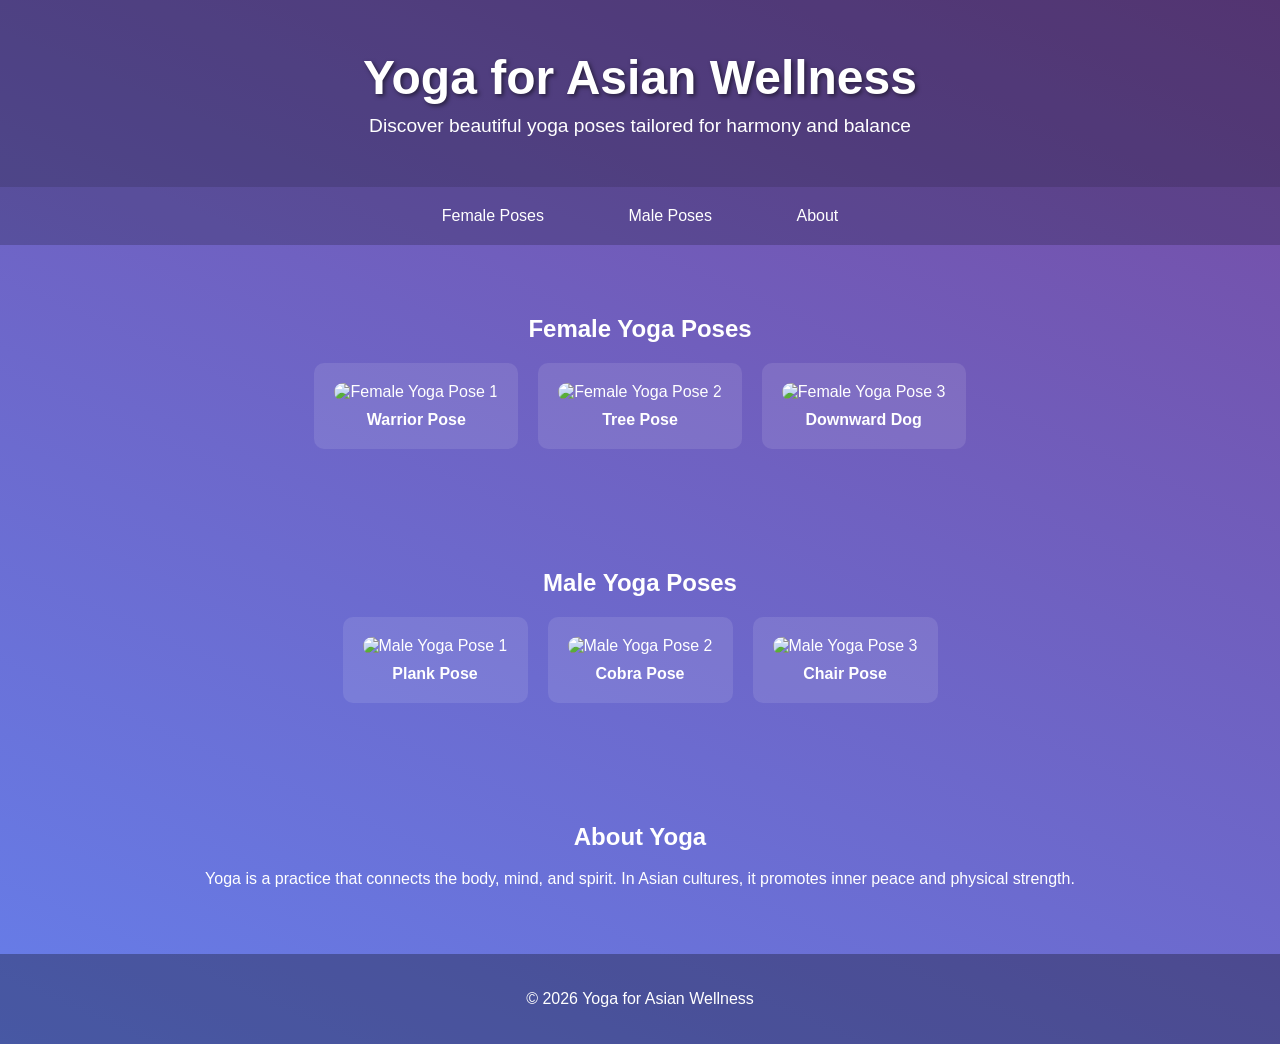
==== index.html @ d1b27d87 "Initial commit: Yoga website with HTML, CSS, JS" ====
<!DOCTYPE html>
<html lang="en">
<head>
    <meta charset="UTF-8">
    <meta name="viewport" content="width=device-width, initial-scale=1.0">
    <title>Yoga Exercises for Asian Wellness</title>
    <link rel="stylesheet" href="style.css">
</head>
<body>
    <header>
        <h1>Yoga for Asian Wellness</h1>
        <p>Discover beautiful yoga poses tailored for harmony and balance</p>
    </header>

    <nav>
        <a href="#female">Female Poses</a>
        <a href="#male">Male Poses</a>
        <a href="#about">About</a>
    </nav>

    <section id="female">
        <h2>Female Yoga Poses</h2>
        <div class="gallery">
            <div class="pose">
                <img src="https://images.unsplash.com/photo-1544367567-0f2fcb009e0b?ixlib=rb-4.0.3&auto=format&fit=crop&w=500&q=80" alt="Female Yoga Pose 1">
                <p>Warrior Pose</p>
            </div>
            <div class="pose">
                <img src="https://images.unsplash.com/photo-1506629905607-0b5b8b5b9b9b?ixlib=rb-4.0.3&auto=format&fit=crop&w=500&q=80" alt="Female Yoga Pose 2">
                <p>Tree Pose</p>
            </div>
            <div class="pose">
                <img src="https://images.unsplash.com/photo-1571019613454-1cb2f99b2d8b?ixlib=rb-4.0.3&auto=format&fit=crop&w=500&q=80" alt="Female Yoga Pose 3">
                <p>Downward Dog</p>
            </div>
        </div>
    </section>

    <section id="male">
        <h2>Male Yoga Poses</h2>
        <div class="gallery">
            <div class="pose">
                <img src="https://images.unsplash.com/photo-1571019613454-1cb2f99b2d8b?ixlib=rb-4.0.3&auto=format&fit=crop&w=500&q=80" alt="Male Yoga Pose 1">
                <p>Plank Pose</p>
            </div>
            <div class="pose">
                <img src="https://images.unsplash.com/photo-1544367567-0f2fcb009e0b?ixlib=rb-4.0.3&auto=format&fit=crop&w=500&q=80" alt="Male Yoga Pose 2">
                <p>Cobra Pose</p>
            </div>
            <div class="pose">
                <img src="https://images.unsplash.com/photo-1506629905607-0b5b8b5b9b9b?ixlib=rb-4.0.3&auto=format&fit=crop&w=500&q=80" alt="Male Yoga Pose 3">
                <p>Chair Pose</p>
            </div>
        </div>
    </section>

    <section id="about">
        <h2>About Yoga</h2>
        <p>Yoga is a practice that connects the body, mind, and spirit. In Asian cultures, it promotes inner peace and physical strength.</p>
    </section>

    <footer>
        <p>&copy; 2026 Yoga for Asian Wellness</p>
    </footer>

    <script src="script.js"></script>
</body>
</html>
---- style.css ----
body {
    font-family: 'Arial', sans-serif;
    margin: 0;
    padding: 0;
    background: linear-gradient(135deg, #667eea 0%, #764ba2 100%);
    color: white;
    overflow-x: hidden;
}

header {
    text-align: center;
    padding: 50px 20px;
    background: rgba(0, 0, 0, 0.3);
    animation: fadeIn 2s ease-in;
}

h1 {
    font-size: 3em;
    margin: 0;
    text-shadow: 2px 2px 4px rgba(0,0,0,0.5);
}

header p {
    font-size: 1.2em;
    margin: 10px 0 0 0;
}

nav {
    text-align: center;
    padding: 20px;
    background: rgba(0, 0, 0, 0.2);
}

nav a {
    color: white;
    text-decoration: none;
    margin: 0 20px;
    padding: 10px 20px;
    border-radius: 5px;
    transition: background 0.3s;
}

nav a:hover {
    background: rgba(255, 255, 255, 0.2);
}

section {
    padding: 50px 20px;
    text-align: center;
    animation: slideUp 1s ease-out;
}

.gallery {
    display: flex;
    justify-content: center;
    flex-wrap: wrap;
    gap: 20px;
}

.pose {
    background: rgba(255, 255, 255, 0.1);
    border-radius: 10px;
    padding: 20px;
    transition: transform 0.3s, box-shadow 0.3s;
    animation: bounceIn 1s ease-out;
}

.pose:hover {
    transform: scale(1.05);
    box-shadow: 0 10px 20px rgba(0,0,0,0.3);
}

.pose img {
    width: 300px;
    height: 300px;
    object-fit: cover;
    border-radius: 10px;
}

.pose p {
    margin: 10px 0 0 0;
    font-weight: bold;
}

footer {
    text-align: center;
    padding: 20px;
    background: rgba(0, 0, 0, 0.3);
}

@keyframes fadeIn {
    from { opacity: 0; }
    to { opacity: 1; }
}

@keyframes slideUp {
    from { transform: translateY(50px); opacity: 0; }
    to { transform: translateY(0); opacity: 1; }
}

@keyframes bounceIn {
    0% { transform: scale(0.3); opacity: 0; }
    50% { transform: scale(1.05); }
    70% { transform: scale(0.9); }
    100% { transform: scale(1); opacity: 1; }
}

/* Responsive */
@media (max-width: 768px) {
    .gallery {
        flex-direction: column;
        align-items: center;
    }
    .pose img {
        width: 250px;
        height: 250px;
    }
}
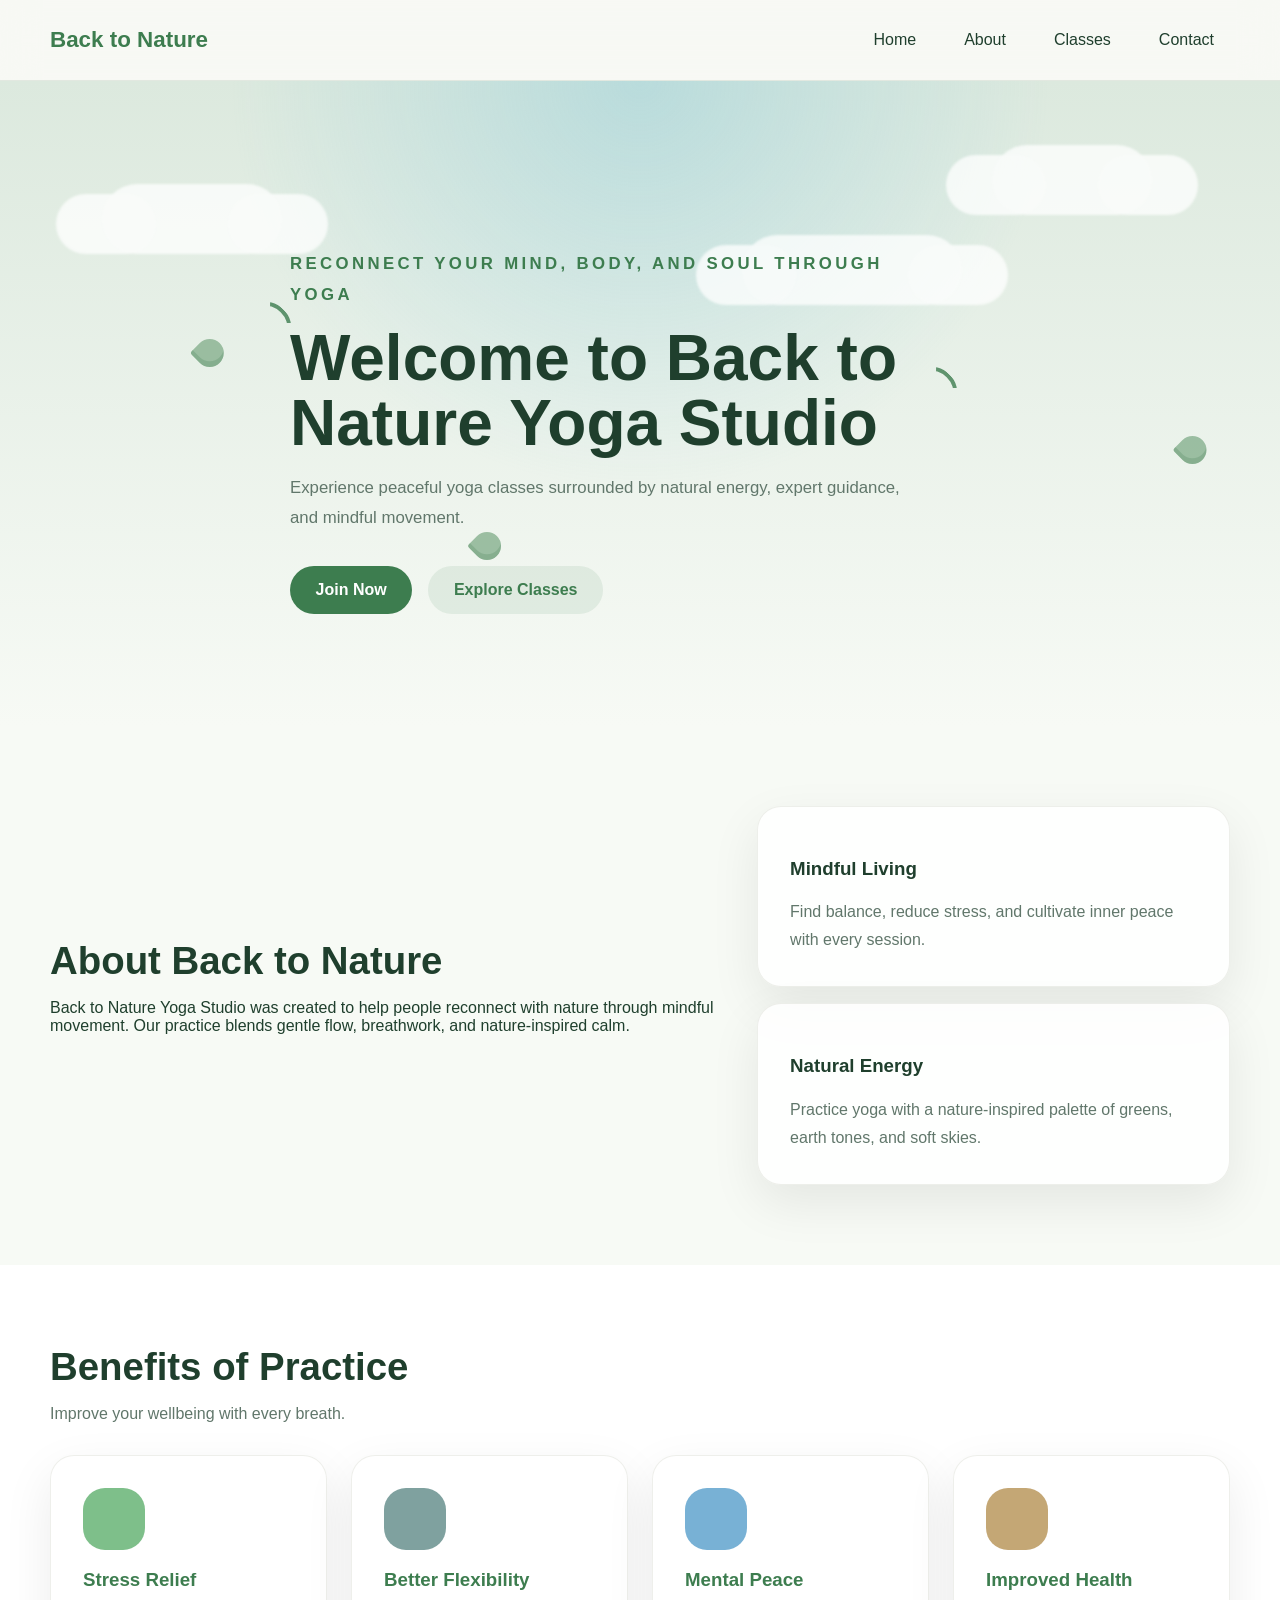
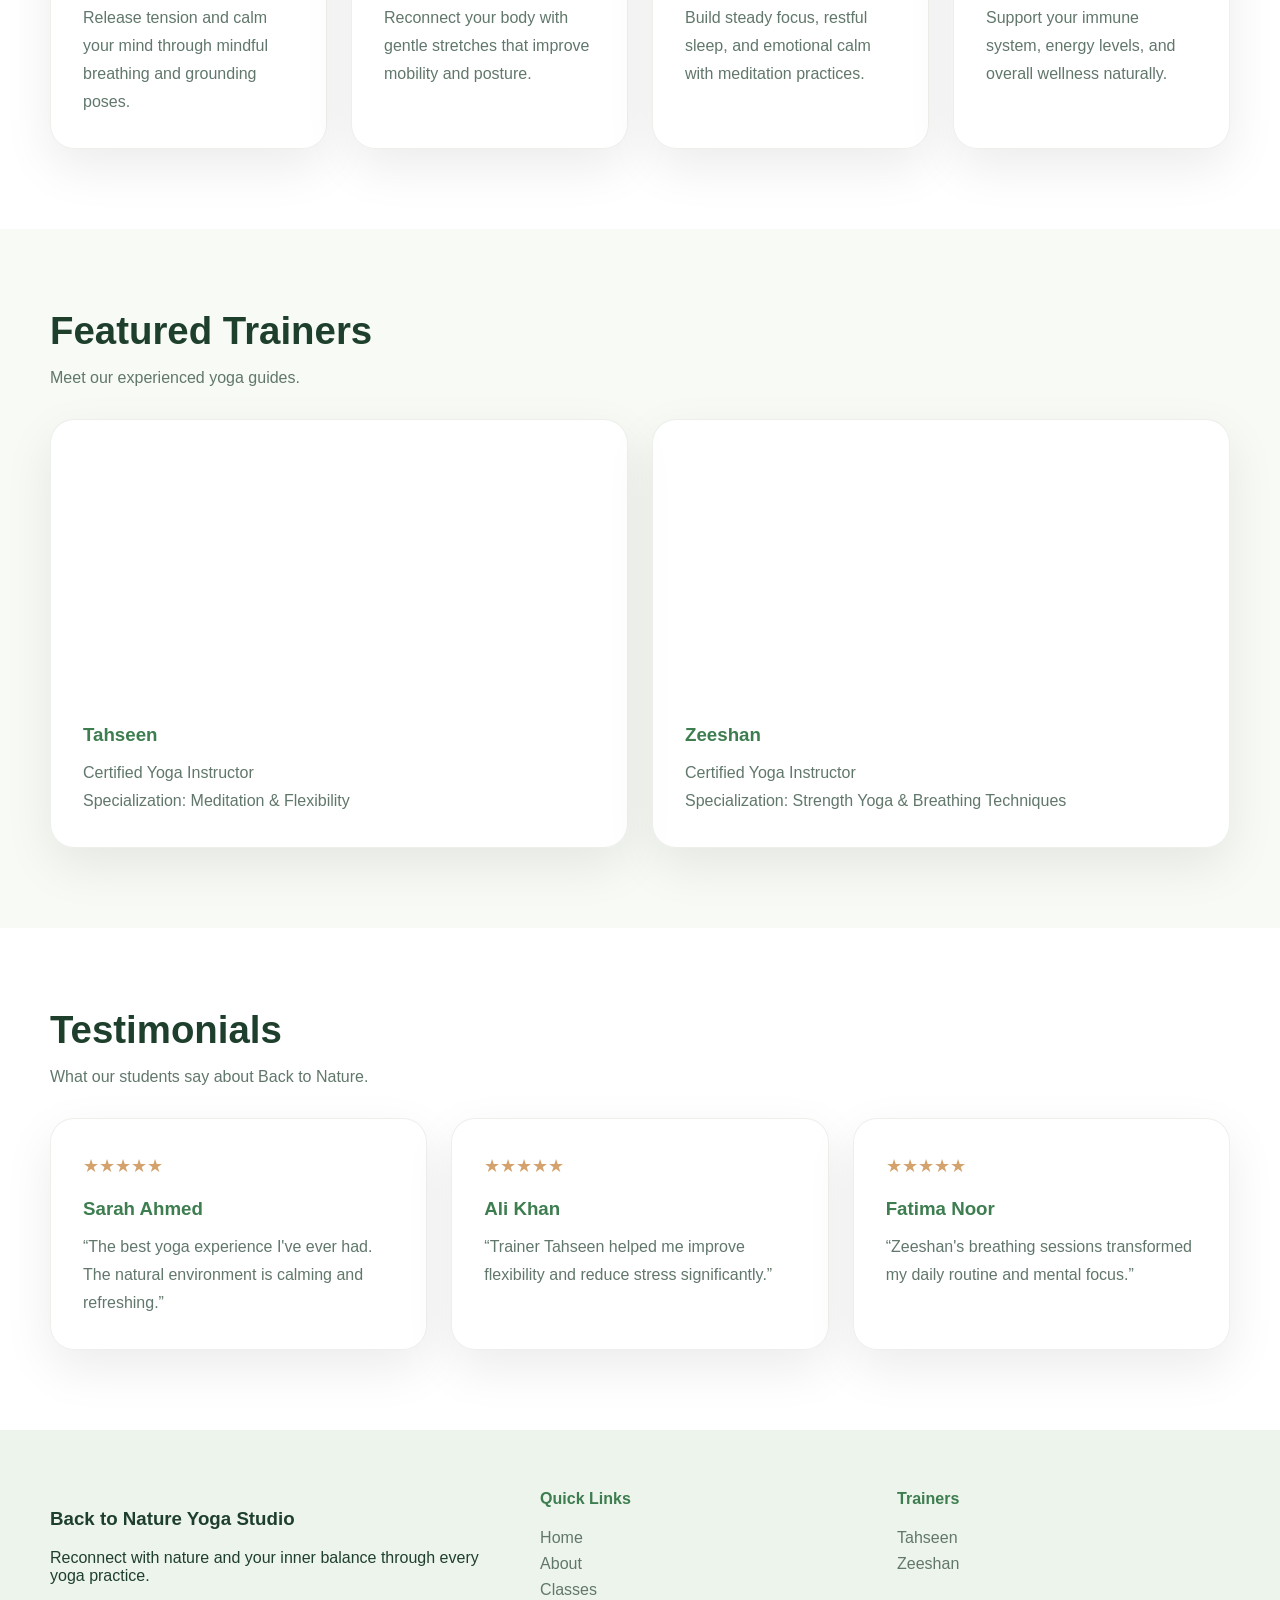
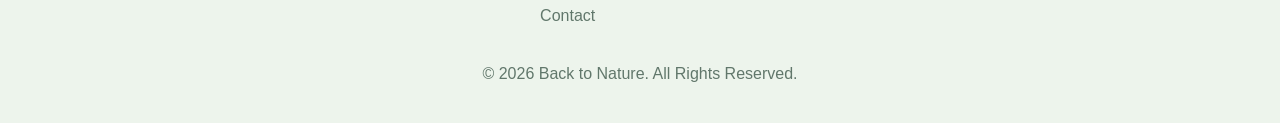
==== commit 5a794dff: "Add Back to Nature yoga website project" ====
--- a/index.html
+++ b/index.html
@@ -3,66 +3,173 @@
 <head>
     <meta charset="UTF-8">
     <meta name="viewport" content="width=device-width, initial-scale=1.0">
-    <title>Yoga Exercises for Asian Wellness</title>
-    <link rel="stylesheet" href="style.css">
+    <title>Back to Nature | Yoga Studio</title>
+    <meta name="description" content="Back to Nature Yoga Studio helps you reconnect your mind, body and soul through nature-inspired yoga classes and mindfulness.">
+    <link rel="stylesheet" href="css/style.css">
 </head>
 <body>
-    <header>
-        <h1>Yoga for Asian Wellness</h1>
-        <p>Discover beautiful yoga poses tailored for harmony and balance</p>
+    <header class="site-header">
+        <div class="container header-inner">
+            <a href="index.html" class="brand">Back to Nature</a>
+            <button class="menu-toggle" aria-label="Toggle navigation">
+                <span></span>
+                <span></span>
+                <span></span>
+            </button>
+            <nav class="main-nav">
+                <a href="index.html">Home</a>
+                <a href="about.html">About</a>
+                <a href="classes.html">Classes</a>
+                <a href="contact.html">Contact</a>
+            </nav>
+        </div>
     </header>
 
-    <nav>
-        <a href="#female">Female Poses</a>
-        <a href="#male">Male Poses</a>
-        <a href="#about">About</a>
-    </nav>
+    <main>
+        <section class="hero" id="top">
+            <div class="hero-bg"></div>
+            <div class="hero-decor">
+                <div class="cloud cloud-1"></div>
+                <div class="cloud cloud-2"></div>
+                <div class="cloud cloud-3"></div>
+                <div class="bird bird-1"></div>
+                <div class="bird bird-2"></div>
+                <div class="leaf leaf-1"></div>
+                <div class="leaf leaf-2"></div>
+                <div class="leaf leaf-3"></div>
+            </div>
+            <div class="container hero-content reveal">
+                <p class="eyebrow">Reconnect Your Mind, Body, and Soul Through Yoga</p>
+                <h1>Welcome to Back to Nature Yoga Studio</h1>
+                <p>Experience peaceful yoga classes surrounded by natural energy, expert guidance, and mindful movement.</p>
+                <div class="hero-actions">
+                    <a href="contact.html" class="button button-primary">Join Now</a>
+                    <a href="#benefits" class="button button-secondary">Explore Classes</a>
+                </div>
+            </div>
+        </section>
 
-    <section id="female">
-        <h2>Female Yoga Poses</h2>
-        <div class="gallery">
-            <div class="pose">
-                <img src="https://images.unsplash.com/photo-1544367567-0f2fcb009e0b?ixlib=rb-4.0.3&auto=format&fit=crop&w=500&q=80" alt="Female Yoga Pose 1">
-                <p>Warrior Pose</p>
+        <section class="intro section-light reveal" id="about-preview">
+            <div class="container section-grid">
+                <div>
+                    <h2>About Back to Nature</h2>
+                    <p>Back to Nature Yoga Studio was created to help people reconnect with nature through mindful movement. Our practice blends gentle flow, breathwork, and nature-inspired calm.</p>
+                </div>
+                <div class="intro-cards">
+                    <div class="intro-card">
+                        <h3>Mindful Living</h3>
+                        <p>Find balance, reduce stress, and cultivate inner peace with every session.</p>
+                    </div>
+                    <div class="intro-card">
+                        <h3>Natural Energy</h3>
+                        <p>Practice yoga with a nature-inspired palette of greens, earth tones, and soft skies.</p>
+                    </div>
+                </div>
             </div>
-            <div class="pose">
-                <img src="https://images.unsplash.com/photo-1506629905607-0b5b8b5b9b9b?ixlib=rb-4.0.3&auto=format&fit=crop&w=500&q=80" alt="Female Yoga Pose 2">
-                <p>Tree Pose</p>
+        </section>
+
+        <section class="benefits section-white reveal" id="benefits">
+            <div class="container">
+                <h2>Benefits of Practice</h2>
+                <p class="section-subtitle">Improve your wellbeing with every breath.</p>
+                <div class="cards-grid">
+                    <article class="benefit-card hover-card">
+                        <div class="icon icon-stress"></div>
+                        <h3>Stress Relief</h3>
+                        <p>Release tension and calm your mind through mindful breathing and grounding poses.</p>
+                    </article>
+                    <article class="benefit-card hover-card">
+                        <div class="icon icon-flexibility"></div>
+                        <h3>Better Flexibility</h3>
+                        <p>Reconnect your body with gentle stretches that improve mobility and posture.</p>
+                    </article>
+                    <article class="benefit-card hover-card">
+                        <div class="icon icon-peace"></div>
+                        <h3>Mental Peace</h3>
+                        <p>Build steady focus, restful sleep, and emotional calm with meditation practices.</p>
+                    </article>
+                    <article class="benefit-card hover-card">
+                        <div class="icon icon-health"></div>
+                        <h3>Improved Health</h3>
+                        <p>Support your immune system, energy levels, and overall wellness naturally.</p>
+                    </article>
+                </div>
             </div>
-            <div class="pose">
-                <img src="https://images.unsplash.com/photo-1571019613454-1cb2f99b2d8b?ixlib=rb-4.0.3&auto=format&fit=crop&w=500&q=80" alt="Female Yoga Pose 3">
-                <p>Downward Dog</p>
+        </section>
+
+        <section class="trainers section-light reveal" id="trainers">
+            <div class="container">
+                <h2>Featured Trainers</h2>
+                <p class="section-subtitle">Meet our experienced yoga guides.</p>
+                <div class="cards-grid">
+                    <article class="trainer-card hover-card">
+                        <div class="trainer-image" style="background-image: url('https://images.unsplash.com/photo-1518609878373-06d740f60d8b?auto=format&fit=crop&w=800&q=80');"></div>
+                        <div class="trainer-info">
+                            <h3>Tahseen</h3>
+                            <p>Certified Yoga Instructor</p>
+                            <p>Specialization: Meditation &amp; Flexibility</p>
+                        </div>
+                    </article>
+                    <article class="trainer-card hover-card">
+                        <div class="trainer-image" style="background-image: url('https://images.unsplash.com/photo-1517841905240-472988babdf9?auto=format&fit=crop&w=800&q=80');"></div>
+                        <div class="trainer-info">
+                            <h3>Zeeshan</h3>
+                            <p>Certified Yoga Instructor</p>
+                            <p>Specialization: Strength Yoga &amp; Breathing Techniques</p>
+                        </div>
+                    </article>
+                </div>
+            </div>
+        </section>
+
+        <section class="testimonials section-white reveal" id="testimonials">
+            <div class="container">
+                <h2>Testimonials</h2>
+                <p class="section-subtitle">What our students say about Back to Nature.</p>
+                <div class="testimonial-grid">
+                    <article class="testimonial-card hover-card">
+                        <p class="stars">★★★★★</p>
+                        <h3>Sarah Ahmed</h3>
+                        <p>“The best yoga experience I've ever had. The natural environment is calming and refreshing.”</p>
+                    </article>
+                    <article class="testimonial-card hover-card">
+                        <p class="stars">★★★★★</p>
+                        <h3>Ali Khan</h3>
+                        <p>“Trainer Tahseen helped me improve flexibility and reduce stress significantly.”</p>
+                    </article>
+                    <article class="testimonial-card hover-card">
+                        <p class="stars">★★★★★</p>
+                        <h3>Fatima Noor</h3>
+                        <p>“Zeeshan's breathing sessions transformed my daily routine and mental focus.”</p>
+                    </article>
+                </div>
+            </div>
+        </section>
+    </main>
+
+    <footer class="site-footer">
+        <div class="container footer-grid">
+            <div>
+                <h3>Back to Nature Yoga Studio</h3>
+                <p>Reconnect with nature and your inner balance through every yoga practice.</p>
+            </div>
+            <div>
+                <h4>Quick Links</h4>
+                <a href="index.html">Home</a>
+                <a href="about.html">About</a>
+                <a href="classes.html">Classes</a>
+                <a href="contact.html">Contact</a>
+            </div>
+            <div>
+                <h4>Trainers</h4>
+                <a href="#trainers">Tahseen</a>
+                <a href="#trainers">Zeeshan</a>
             </div>
         </div>
-    </section>
-
-    <section id="male">
-        <h2>Male Yoga Poses</h2>
-        <div class="gallery">
-            <div class="pose">
-                <img src="https://images.unsplash.com/photo-1571019613454-1cb2f99b2d8b?ixlib=rb-4.0.3&auto=format&fit=crop&w=500&q=80" alt="Male Yoga Pose 1">
-                <p>Plank Pose</p>
-            </div>
-            <div class="pose">
-                <img src="https://images.unsplash.com/photo-1544367567-0f2fcb009e0b?ixlib=rb-4.0.3&auto=format&fit=crop&w=500&q=80" alt="Male Yoga Pose 2">
-                <p>Cobra Pose</p>
-            </div>
-            <div class="pose">
-                <img src="https://images.unsplash.com/photo-1506629905607-0b5b8b5b9b9b?ixlib=rb-4.0.3&auto=format&fit=crop&w=500&q=80" alt="Male Yoga Pose 3">
-                <p>Chair Pose</p>
-            </div>
-        </div>
-    </section>
-
-    <section id="about">
-        <h2>About Yoga</h2>
-        <p>Yoga is a practice that connects the body, mind, and spirit. In Asian cultures, it promotes inner peace and physical strength.</p>
-    </section>
-
-    <footer>
-        <p>&copy; 2026 Yoga for Asian Wellness</p>
+        <p class="footer-copy">© <span class="footer-year">2026</span> Back to Nature. All Rights Reserved.</p>
     </footer>
 
-    <script src="script.js"></script>
+    <script src="js/script.js"></script>
 </body>
-</html>+</html>
+
--- a/css/style.css
+++ b/css/style.css
@@ -0,0 +1,606 @@
+:root {
+    --bg-soft: #f4f7f0;
+    --bg-light: #ffffff;
+    --bg-card: rgba(255, 255, 255, 0.85);
+    --text-dark: #1f3f2d;
+    --text-muted: #61776b;
+    --green: #3d7d4f;
+    --green-light: #87b18f;
+    --brown: #8d6b4f;
+    --blue: #84c7d8;
+    --shadow: 0 18px 50px rgba(0, 0, 0, 0.08);
+}
+
+* {
+    box-sizing: border-box;
+}
+
+html {
+    scroll-behavior: smooth;
+}
+
+body {
+    margin: 0;
+    font-family: 'Segoe UI', Tahoma, Geneva, Verdana, sans-serif;
+    background: linear-gradient(180deg, #eaf2ea 0%, #f7faf5 100%);
+    color: var(--text-dark);
+    overflow-x: hidden;
+}
+
+img {
+    max-width: 100%;
+    display: block;
+}
+
+a {
+    color: inherit;
+    text-decoration: none;
+}
+
+button,
+input,
+textarea {
+    font: inherit;
+}
+
+.container {
+    width: min(1180px, calc(100% - 40px));
+    margin: 0 auto;
+}
+
+.site-header {
+    position: sticky;
+    top: 0;
+    z-index: 20;
+    backdrop-filter: blur(18px);
+    background: rgba(250, 250, 247, 0.82);
+    border-bottom: 1px solid rgba(78, 113, 75, 0.12);
+}
+
+.header-inner {
+    display: flex;
+    align-items: center;
+    justify-content: space-between;
+    gap: 1rem;
+    padding: 18px 0;
+}
+
+.brand {
+    font-size: 1.4rem;
+    font-weight: 700;
+    color: var(--green);
+}
+
+.main-nav {
+    display: flex;
+    align-items: center;
+    gap: 1rem;
+}
+
+.main-nav a {
+    color: var(--text-dark);
+    padding: 0.8rem 1rem;
+    border-radius: 999px;
+    transition: background 0.25s ease, color 0.25s ease;
+}
+
+.main-nav a:hover,
+.main-nav a:focus-visible {
+    background: rgba(61, 125, 79, 0.12);
+}
+
+.menu-toggle {
+    display: none;
+    width: 40px;
+    height: 36px;
+    border: none;
+    background: transparent;
+    cursor: pointer;
+    flex-direction: column;
+    justify-content: space-between;
+    padding: 0;
+}
+
+.menu-toggle span {
+    display: block;
+    width: 100%;
+    height: 4px;
+    background: var(--text-dark);
+    border-radius: 999px;
+}
+
+.hero {
+    position: relative;
+    padding: 120px 0 80px;
+    overflow: hidden;
+}
+
+.hero-bg {
+    position: absolute;
+    inset: 0;
+    background: radial-gradient(circle at top, rgba(132, 199, 216, 0.4), transparent 45%),
+                linear-gradient(180deg, #dce9de 0%, #f7faf5 100%);
+    pointer-events: none;
+}
+
+.hero-decor {
+    position: absolute;
+    inset: 0;
+    pointer-events: none;
+}
+
+.cloud,
+.bird,
+.leaf {
+    position: absolute;
+    opacity: 0.8;
+}
+
+.cloud {
+    width: 180px;
+    height: 70px;
+    background: rgba(255, 255, 255, 0.92);
+    border-radius: 999px;
+    filter: blur(1px);
+    animation: floatCloud 22s infinite ease-in-out;
+}
+
+.cloud::before,
+.cloud::after {
+    content: '';
+    position: absolute;
+    width: 100px;
+    height: 60px;
+    background: inherit;
+    border-radius: 999px;
+}
+
+.cloud::before {
+    left: -46px;
+    top: 10px;
+}
+
+.cloud::after {
+    right: -46px;
+    top: 10px;
+}
+
+.cloud-1 { top: 16%; left: 8%; animation-duration: 28s; }
+.cloud-2 { top: 24%; left: 58%; width: 220px; animation-duration: 24s; }
+.cloud-3 { top: 10%; right: 10%; width: 160px; animation-duration: 32s; }
+
+.bird {
+    width: 38px;
+    height: 24px;
+    background: transparent;
+    border-radius: 50%;
+    border-top: 4px solid var(--green);
+    border-left: 4px solid transparent;
+    border-right: 4px solid transparent;
+    transform: rotate(45deg);
+    animation: flyBird 14s infinite ease-in-out;
+}
+
+.bird-1 { top: 35%; left: 20%; animation-duration: 14s; }
+.bird-2 { top: 45%; right: 25%; animation-duration: 18s; }
+
+.leaf {
+    width: 28px;
+    height: 28px;
+    background: var(--green-light);
+    border-radius: 50% 50% 50% 10%;
+    transform: rotate(45deg);
+    box-shadow: inset -4px -4px 0 rgba(61, 125, 79, 0.35);
+    animation: driftLeaf 9s infinite ease-in-out;
+}
+
+.leaf-1 { top: 40%; left: 14%; animation-delay: 0s; }
+.leaf-2 { top: 55%; right: 6%; animation-delay: 1.4s; }
+.leaf-3 { top: 70%; left: 38%; animation-delay: 2.3s; }
+
+.hero-content {
+    position: relative;
+    z-index: 2;
+    max-width: 700px;
+    padding: 2rem 0;
+}
+
+.hero .eyebrow {
+    text-transform: uppercase;
+    letter-spacing: 0.2em;
+    color: var(--green);
+    font-weight: 700;
+    margin-bottom: 1rem;
+}
+
+.hero h1 {
+    font-size: clamp(2.5rem, 5vw, 4rem);
+    margin: 0 0 1rem;
+    line-height: 1.02;
+}
+
+.hero p {
+    font-size: 1.05rem;
+    max-width: 620px;
+    line-height: 1.8;
+    color: var(--text-muted);
+}
+
+.hero-actions {
+    margin-top: 2rem;
+    display: flex;
+    flex-wrap: wrap;
+    gap: 1rem;
+}
+
+.button {
+    display: inline-flex;
+    align-items: center;
+    justify-content: center;
+    padding: 0.95rem 1.6rem;
+    border-radius: 999px;
+    font-weight: 600;
+    transition: transform 0.25s ease, box-shadow 0.25s ease, background-color 0.25s ease;
+    border: none;
+}
+
+.button:hover {
+    transform: translateY(-2px);
+    box-shadow: 0 18px 38px rgba(61, 125, 79, 0.18);
+}
+
+.button-primary {
+    background: var(--green);
+    color: #fff;
+}
+
+.button-secondary {
+    background: rgba(61, 125, 79, 0.1);
+    color: var(--green);
+}
+
+.section-light,
+.section-white {
+    padding: 80px 0;
+}
+
+.section-light {
+    background: #f7faf5;
+}
+
+.section-white {
+    background: #ffffff;
+}
+
+.section-grid,
+.cards-grid,
+.testimonial-grid,
+.footer-grid {
+    display: grid;
+    gap: 1.5rem;
+}
+
+.section-grid {
+    grid-template-columns: minmax(250px, 1.3fr) minmax(250px, 0.9fr);
+    align-items: center;
+}
+
+.intro-cards {
+    display: grid;
+    gap: 1rem;
+}
+
+.intro-card,
+.benefit-card,
+.trainer-card,
+.testimonial-card,
+.contact-card,
+.pricing-card {
+    padding: 2rem;
+    background: var(--bg-card);
+    border: 1px solid rgba(115, 120, 94, 0.12);
+    border-radius: 24px;
+    box-shadow: var(--shadow);
+    transition: transform 0.3s ease, box-shadow 0.3s ease;
+}
+
+.hover-card:hover {
+    transform: translateY(-8px);
+    box-shadow: 0 24px 60px rgba(98, 110, 87, 0.14);
+}
+
+h2 {
+    font-size: clamp(2rem, 3vw, 2.8rem);
+    margin: 0 0 0.75rem;
+}
+
+.section-subtitle {
+    color: var(--text-muted);
+    max-width: 660px;
+    margin-bottom: 2rem;
+}
+
+.cards-grid {
+    grid-template-columns: repeat(4, minmax(220px, 1fr));
+}
+
+.benefit-card .icon {
+    width: 62px;
+    height: 62px;
+    border-radius: 22px;
+    display: grid;
+    place-items: center;
+    margin-bottom: 1.2rem;
+    font-size: 1.8rem;
+    color: #fff;
+}
+
+.icon-stress { background: #7ebf8a; }
+.icon-flexibility { background: #7fa19f; }
+.icon-peace { background: #78b1d5; }
+.icon-health { background: #c4a775; }
+
+.benefit-card h3,
+.trainer-info h3,
+.testimonial-card h3,
+.contact-card h3,
+.pricing-card h3 {
+    margin: 0 0 0.8rem;
+    color: var(--green);
+}
+
+.benefit-card p,
+.intro-card p,
+.testimonial-card p,
+.trainer-info p,
+.contact-card p,
+.pricing-card p {
+    margin: 0;
+    line-height: 1.75;
+    color: var(--text-muted);
+}
+
+.trainers .cards-grid,
+.testimonial-grid,
+.pricing-grid {
+    grid-template-columns: repeat(2, minmax(250px, 1fr));
+}
+
+.trainer-card {
+    display: grid;
+    grid-template-rows: 250px auto;
+    overflow: hidden;
+}
+
+.trainer-image {
+    background-size: cover;
+    background-position: center;
+}
+
+.trainer-info {
+    padding-top: 1.4rem;
+}
+
+.testimonial-grid {
+    grid-template-columns: repeat(3, minmax(220px, 1fr));
+}
+
+.testimonial-card .stars {
+    color: #d4a36d;
+    margin-bottom: 1rem;
+    font-size: 1.1rem;
+}
+
+.site-footer {
+    padding: 60px 0 40px;
+    background: #edf4ec;
+    color: var(--text-dark);
+}
+
+.footer-grid {
+    grid-template-columns: minmax(240px, 1.4fr) repeat(2, minmax(140px, 1fr));
+}
+
+.footer-grid h4 {
+    margin-top: 0;
+    color: var(--green);
+}
+
+.footer-grid a {
+    display: block;
+    color: var(--text-muted);
+    margin: 0.5rem 0;
+}
+
+.footer-copy {
+    margin: 2rem 0 0;
+    color: var(--text-muted);
+    text-align: center;
+}
+
+.reveal {
+    opacity: 0;
+    transform: translateY(30px);
+    transition: opacity 0.8s ease, transform 0.8s ease;
+}
+
+.reveal.visible {
+    opacity: 1;
+    transform: translateY(0);
+}
+
+form {
+    display: grid;
+    gap: 1rem;
+}
+
+.form-grid {
+    display: grid;
+    grid-template-columns: 1fr 1fr;
+    gap: 1rem;
+}
+
+.form-group {
+    display: flex;
+    flex-direction: column;
+    gap: 0.5rem;
+}
+
+.form-group label {
+    font-weight: 600;
+    color: var(--green);
+}
+
+.form-group input,
+.form-group textarea {
+    width: 100%;
+    padding: 0.95rem 1rem;
+    border: 1px solid rgba(110, 130, 100, 0.25);
+    border-radius: 18px;
+    background: #fff;
+}
+
+.form-group textarea {
+    min-height: 160px;
+    resize: vertical;
+}
+
+.form-actions {
+    display: flex;
+    justify-content: flex-end;
+}
+
+.form-actions .button {
+    width: fit-content;
+}
+
+.contact-section {
+    display: grid;
+    grid-template-columns: 1.2fr 0.8fr;
+    gap: 2rem;
+}
+
+.contact-card {
+    display: grid;
+    gap: 1rem;
+}
+
+.contact-info p,
+.contact-info a {
+    margin: 0.35rem 0;
+}
+
+.contact-info a {
+    color: var(--green);
+}
+
+.map-placeholder {
+    min-height: 280px;
+    border-radius: 24px;
+    background: linear-gradient(135deg, rgba(132, 199, 216, 0.38), rgba(134, 157, 118, 0.18));
+    display: grid;
+    place-items: center;
+    text-align: center;
+    color: var(--text-dark);
+    border: 1px solid rgba(61, 125, 79, 0.14);
+}
+
+.social-links {
+    display: flex;
+    gap: 0.8rem;
+    flex-wrap: wrap;
+}
+
+.social-link {
+    width: 48px;
+    height: 48px;
+    display: grid;
+    place-items: center;
+    border-radius: 50%;
+    background: rgba(61, 125, 79, 0.12);
+    font-size: 1rem;
+    color: var(--green);
+    font-weight: 700;
+}
+
+@keyframes floatCloud {
+    0%, 100% { transform: translateX(0) translateY(0); }
+    50% { transform: translateX(18px) translateY(-12px); }
+}
+
+@keyframes flyBird {
+    0%, 100% { transform: translateX(0) translateY(0) rotate(45deg); }
+    50% { transform: translateX(18px) translateY(-14px) rotate(45deg); }
+}
+
+@keyframes driftLeaf {
+    0%, 100% { transform: translateX(0) rotate(45deg); }
+    50% { transform: translateX(6px) translateY(8px) rotate(45deg); }
+}
+
+@media (max-width: 1024px) {
+    .cards-grid,
+    .testimonial-grid,
+    .trainers .cards-grid,
+    .pricing-grid {
+        grid-template-columns: 1fr 1fr;
+    }
+    .section-grid,
+    .footer-grid,
+    .contact-section {
+        grid-template-columns: 1fr;
+    }
+}
+
+@media (max-width: 768px) {
+    .header-inner {
+        flex-wrap: wrap;
+        justify-content: space-between;
+    }
+    .main-nav {
+        width: 100%;
+        flex-direction: column;
+        gap: 0.25rem;
+        padding: 1rem 0;
+        display: none;
+        background: rgba(255, 255, 255, 0.95);
+        border-radius: 18px;
+    }
+    .main-nav.open {
+        display: flex;
+    }
+    .menu-toggle {
+        display: flex;
+    }
+    .hero {
+        padding: 100px 0 60px;
+    }
+    .hero-content {
+        padding: 0;
+    }
+    .hero-actions {
+        flex-direction: column;
+        align-items: stretch;
+    }
+    .cards-grid,
+    .testimonial-grid,
+    .trainers .cards-grid,
+    .pricing-grid {
+        grid-template-columns: 1fr;
+    }
+    .section-grid {
+        grid-template-columns: 1fr;
+    }
+    .form-grid {
+        grid-template-columns: 1fr;
+    }
+}
+
+@media (max-width: 540px) {
+    .hero h1 {
+        font-size: 2.6rem;
+    }
+    .button {
+        width: 100%;
+    }
+}
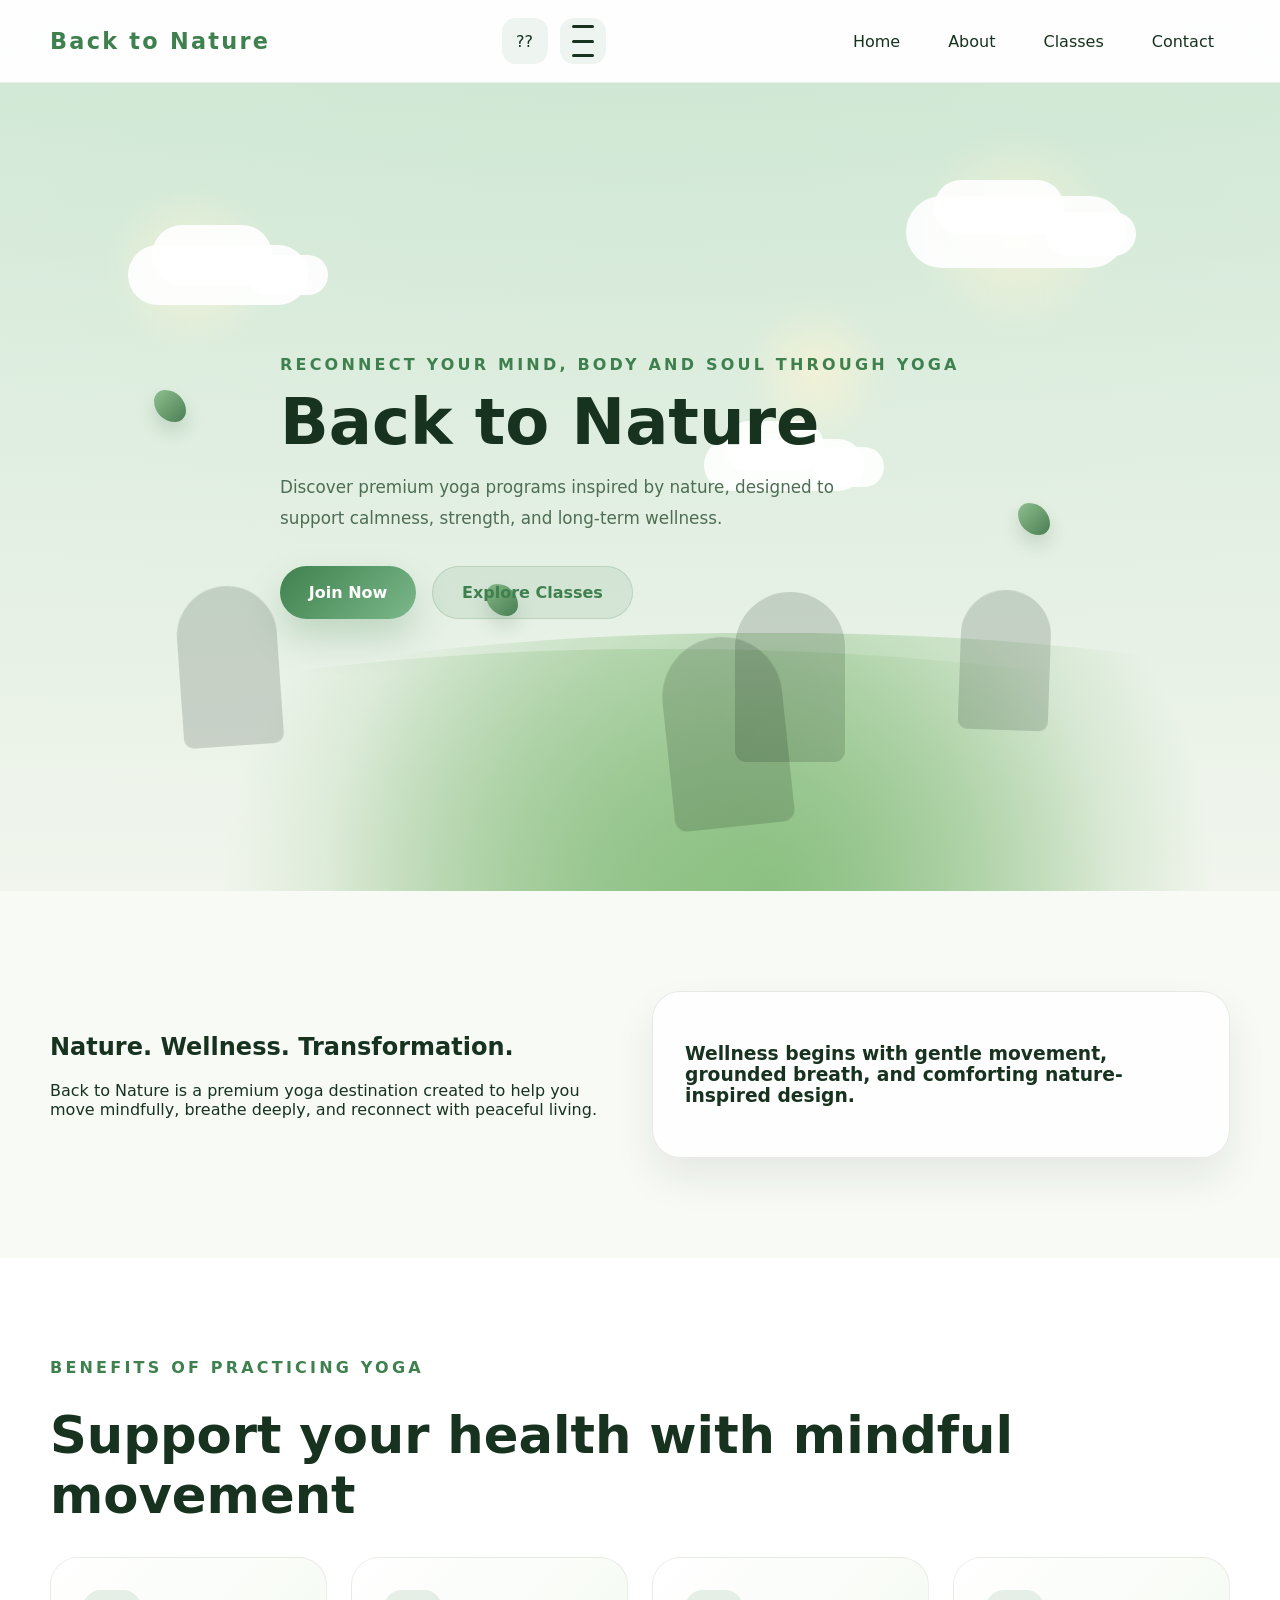
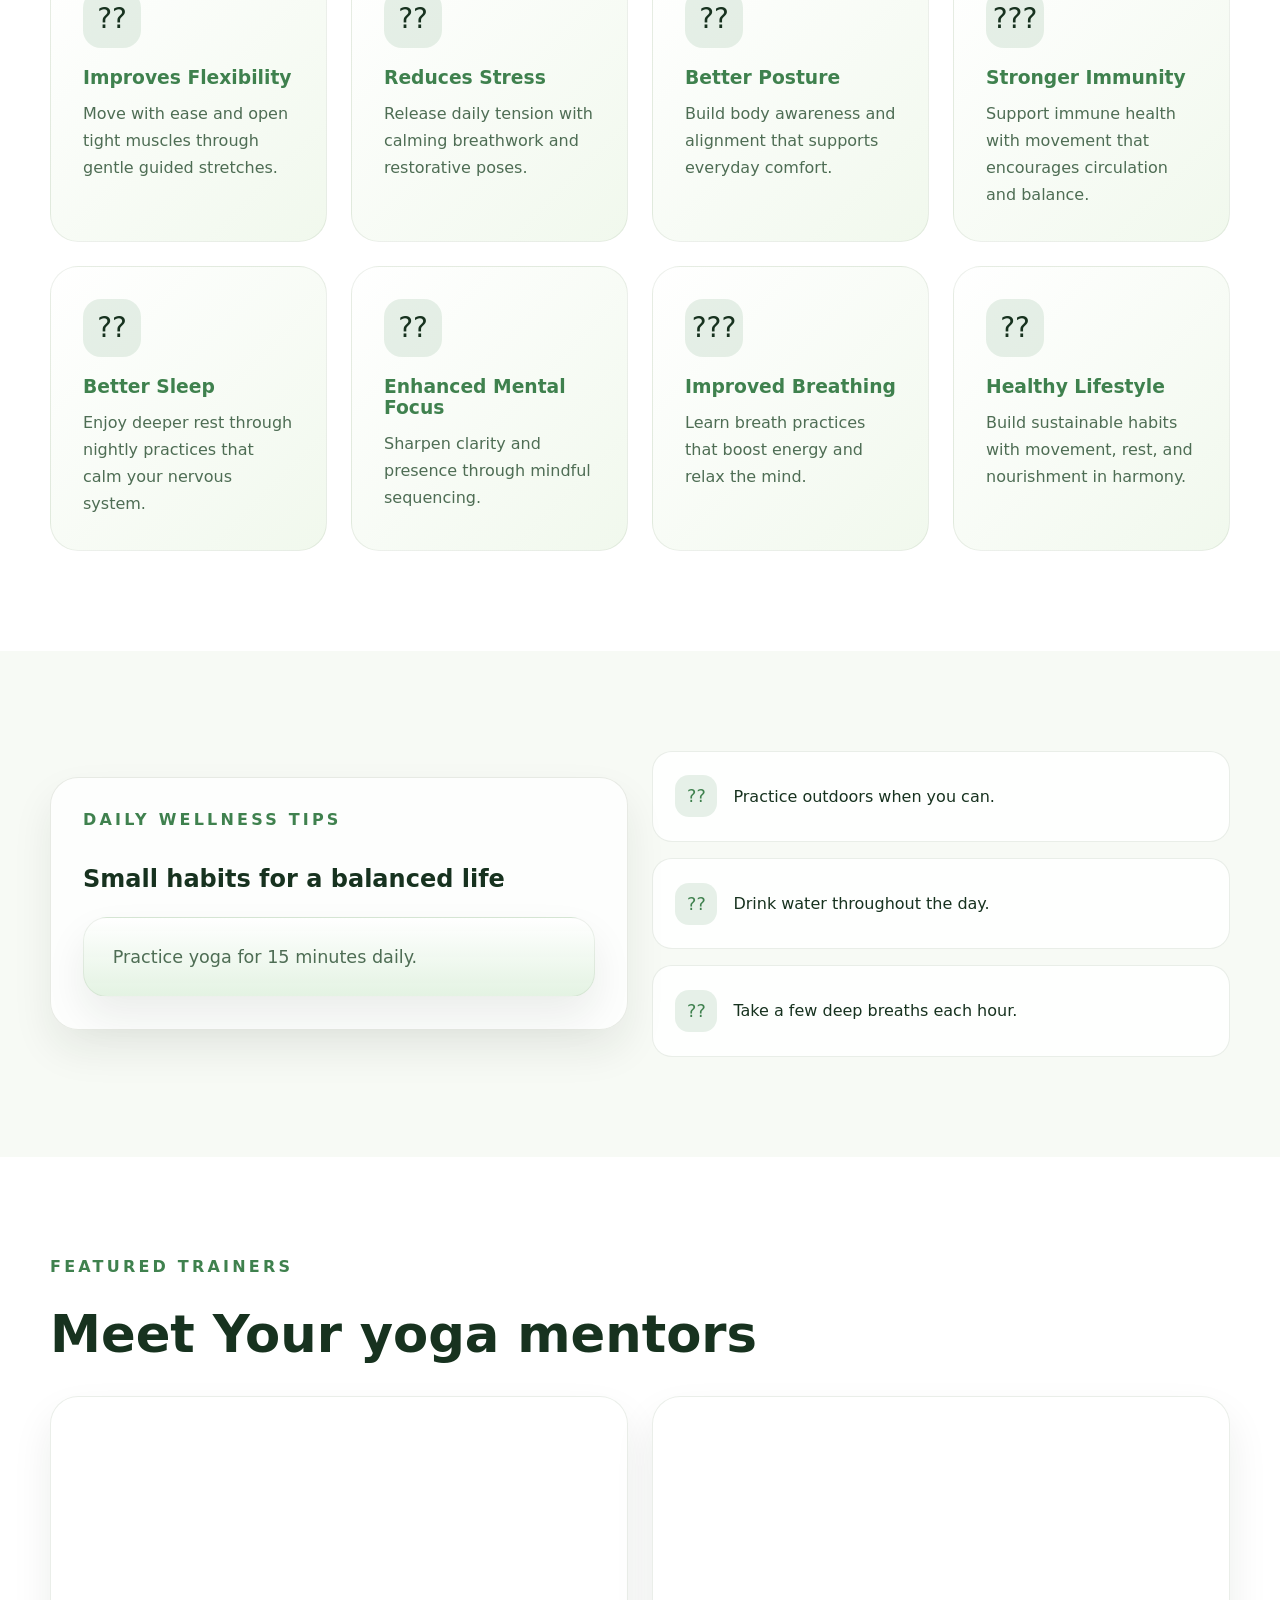
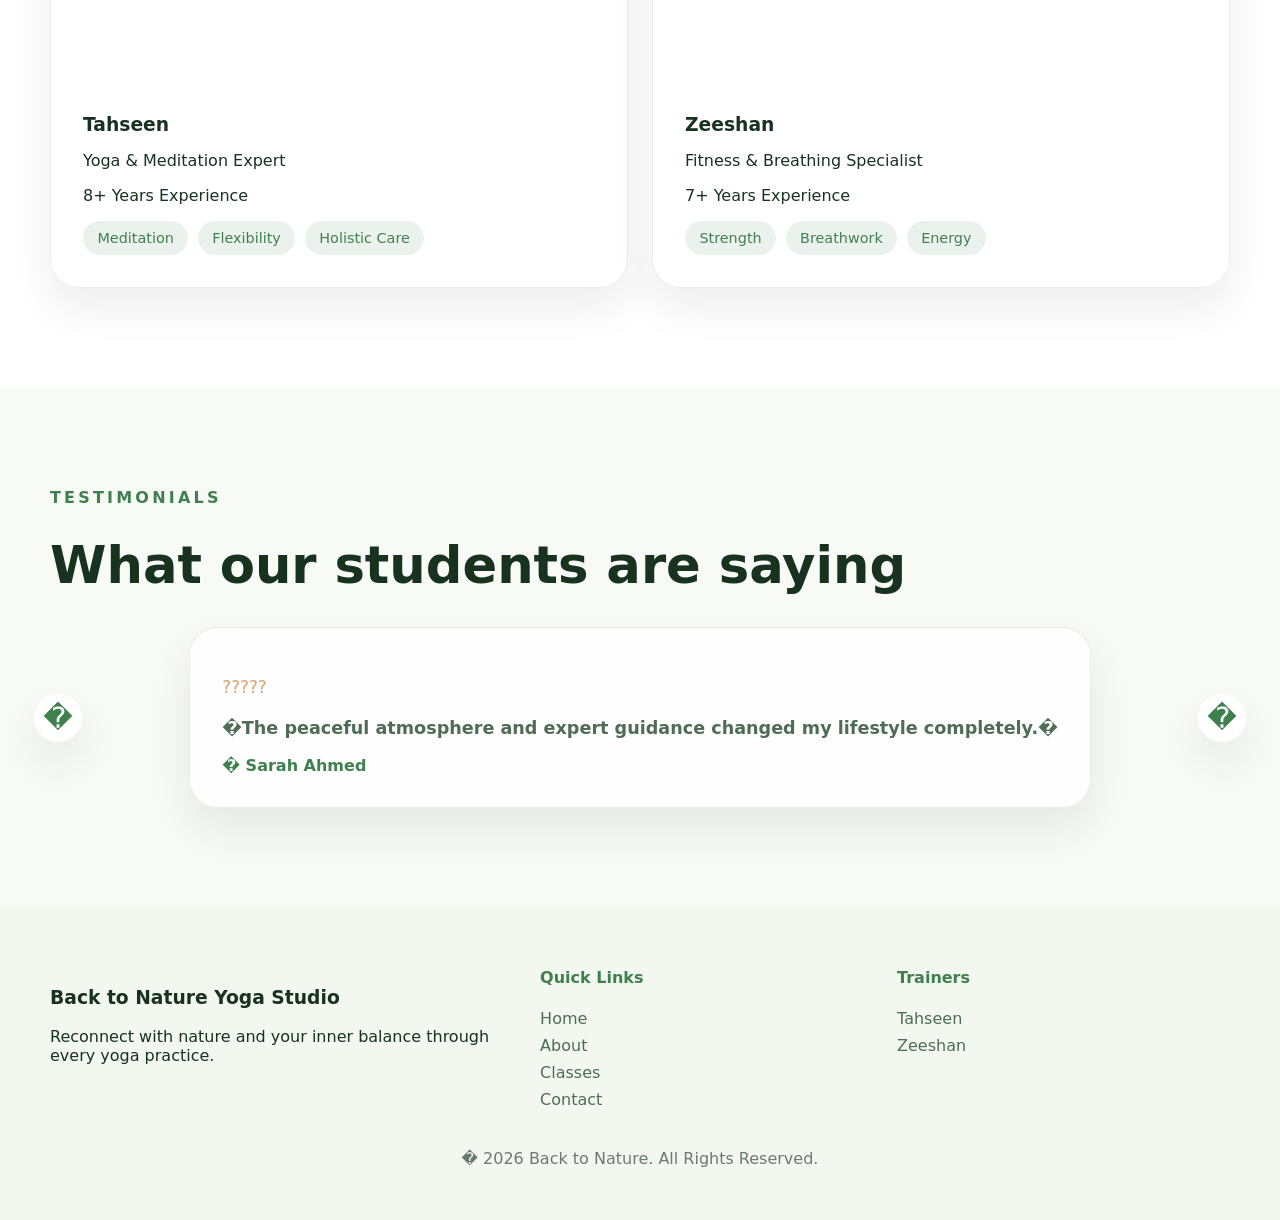
==== commit a2096c01: "Push latest Back to Nature updates" ====
--- a/index.html
+++ b/index.html
@@ -3,20 +3,25 @@
 <head>
     <meta charset="UTF-8">
     <meta name="viewport" content="width=device-width, initial-scale=1.0">
-    <title>Back to Nature | Yoga Studio</title>
-    <meta name="description" content="Back to Nature Yoga Studio helps you reconnect your mind, body and soul through nature-inspired yoga classes and mindfulness.">
+    <title>Back to Nature | Premium Yoga Studio</title>
+    <meta name="description" content="Back to Nature combines nature-inspired yoga classes, guided trainers, and wellness programming for mind, body, and soul.">
     <link rel="stylesheet" href="css/style.css">
 </head>
 <body>
+    <div class="progress-wrap"><div class="progress-bar" id="progressBar"></div></div>
+
     <header class="site-header">
         <div class="container header-inner">
             <a href="index.html" class="brand">Back to Nature</a>
-            <button class="menu-toggle" aria-label="Toggle navigation">
-                <span></span>
-                <span></span>
-                <span></span>
-            </button>
-            <nav class="main-nav">
+            <div class="header-actions">
+                <button class="theme-toggle" id="themeToggle" aria-label="Toggle dark mode">??</button>
+                <button class="menu-toggle" id="menuToggle" aria-label="Toggle navigation">
+                    <span></span>
+                    <span></span>
+                    <span></span>
+                </button>
+            </div>
+            <nav class="main-nav" id="mainNav">
                 <a href="index.html">Home</a>
                 <a href="about.html">About</a>
                 <a href="classes.html">Classes</a>
@@ -26,126 +31,194 @@
     </header>
 
     <main>
-        <section class="hero" id="top">
+        <section class="hero hero-fullscreen" id="top">
             <div class="hero-bg"></div>
-            <div class="hero-decor">
-                <div class="cloud cloud-1"></div>
-                <div class="cloud cloud-2"></div>
-                <div class="cloud cloud-3"></div>
-                <div class="bird bird-1"></div>
-                <div class="bird bird-2"></div>
-                <div class="leaf leaf-1"></div>
-                <div class="leaf leaf-2"></div>
-                <div class="leaf leaf-3"></div>
+            <div class="hero-scene">
+                <div class="sun-ray ray-one"></div>
+                <div class="sun-ray ray-two"></div>
+                <div class="sun-ray ray-three"></div>
+                <div class="cloud cloud-one"></div>
+                <div class="cloud cloud-two"></div>
+                <div class="cloud cloud-three"></div>
+                <div class="grass-panel"></div>
+                <div class="grass-panel grass-panel-alt"></div>
+                <div class="floating-leaf leaf-one"></div>
+                <div class="floating-leaf leaf-two"></div>
+                <div class="floating-leaf leaf-three"></div>
+                <div class="silhouette silhouette-tree"></div>
+                <div class="silhouette silhouette-lotus"></div>
+                <div class="silhouette silhouette-warrior"></div>
+                <div class="silhouette silhouette-mountain"></div>
             </div>
             <div class="container hero-content reveal">
-                <p class="eyebrow">Reconnect Your Mind, Body, and Soul Through Yoga</p>
-                <h1>Welcome to Back to Nature Yoga Studio</h1>
-                <p>Experience peaceful yoga classes surrounded by natural energy, expert guidance, and mindful movement.</p>
+                <span class="eyebrow">Reconnect Your Mind, Body and Soul Through Yoga</span>
+                <h1>Back to Nature</h1>
+                <p>Discover premium yoga programs inspired by nature, designed to support calmness, strength, and long-term wellness.</p>
                 <div class="hero-actions">
-                    <a href="contact.html" class="button button-primary">Join Now</a>
-                    <a href="#benefits" class="button button-secondary">Explore Classes</a>
-                </div>
-            </div>
-        </section>
-
-        <section class="intro section-light reveal" id="about-preview">
+                    <a href="contact.html" class="button button-primary ripple">Join Now</a>
+                    <a href="#benefits" class="button button-secondary ripple">Explore Classes</a>
+                </div>
+            </div>
+        </section>
+
+        <section class="section-light about-preview reveal">
             <div class="container section-grid">
                 <div>
-                    <h2>About Back to Nature</h2>
-                    <p>Back to Nature Yoga Studio was created to help people reconnect with nature through mindful movement. Our practice blends gentle flow, breathwork, and nature-inspired calm.</p>
-                </div>
-                <div class="intro-cards">
-                    <div class="intro-card">
-                        <h3>Mindful Living</h3>
-                        <p>Find balance, reduce stress, and cultivate inner peace with every session.</p>
-                    </div>
-                    <div class="intro-card">
-                        <h3>Natural Energy</h3>
-                        <p>Practice yoga with a nature-inspired palette of greens, earth tones, and soft skies.</p>
-                    </div>
-                </div>
-            </div>
-        </section>
-
-        <section class="benefits section-white reveal" id="benefits">
+                    <h2>Nature. Wellness. Transformation.</h2>
+                    <p>Back to Nature is a premium yoga destination created to help you move mindfully, breathe deeply, and reconnect with peaceful living.</p>
+                </div>
+                <div class="glass-panel">
+                    <h3>Wellness begins with gentle movement, grounded breath, and comforting nature-inspired design.</h3>
+                </div>
+            </div>
+        </section>
+
+        <section class="section-white benefits-section reveal" id="benefits">
             <div class="container">
-                <h2>Benefits of Practice</h2>
-                <p class="section-subtitle">Improve your wellbeing with every breath.</p>
-                <div class="cards-grid">
-                    <article class="benefit-card hover-card">
-                        <div class="icon icon-stress"></div>
-                        <h3>Stress Relief</h3>
-                        <p>Release tension and calm your mind through mindful breathing and grounding poses.</p>
-                    </article>
-                    <article class="benefit-card hover-card">
-                        <div class="icon icon-flexibility"></div>
-                        <h3>Better Flexibility</h3>
-                        <p>Reconnect your body with gentle stretches that improve mobility and posture.</p>
-                    </article>
-                    <article class="benefit-card hover-card">
-                        <div class="icon icon-peace"></div>
-                        <h3>Mental Peace</h3>
-                        <p>Build steady focus, restful sleep, and emotional calm with meditation practices.</p>
-                    </article>
-                    <article class="benefit-card hover-card">
-                        <div class="icon icon-health"></div>
-                        <h3>Improved Health</h3>
-                        <p>Support your immune system, energy levels, and overall wellness naturally.</p>
-                    </article>
-                </div>
-            </div>
-        </section>
-
-        <section class="trainers section-light reveal" id="trainers">
+                <div class="section-header">
+                    <span class="eyebrow">Benefits of Practicing Yoga</span>
+                    <h2>Support your health with mindful movement</h2>
+                </div>
+                <div class="benefit-grid">
+                    <article class="benefit-card hover-card reveal-card">
+                        <div class="benefit-icon">??</div>
+                        <h3>Improves Flexibility</h3>
+                        <p>Move with ease and open tight muscles through gentle guided stretches.</p>
+                    </article>
+                    <article class="benefit-card hover-card reveal-card">
+                        <div class="benefit-icon">??</div>
+                        <h3>Reduces Stress</h3>
+                        <p>Release daily tension with calming breathwork and restorative poses.</p>
+                    </article>
+                    <article class="benefit-card hover-card reveal-card">
+                        <div class="benefit-icon">??</div>
+                        <h3>Better Posture</h3>
+                        <p>Build body awareness and alignment that supports everyday comfort.</p>
+                    </article>
+                    <article class="benefit-card hover-card reveal-card">
+                        <div class="benefit-icon">???</div>
+                        <h3>Stronger Immunity</h3>
+                        <p>Support immune health with movement that encourages circulation and balance.</p>
+                    </article>
+                    <article class="benefit-card hover-card reveal-card">
+                        <div class="benefit-icon">??</div>
+                        <h3>Better Sleep</h3>
+                        <p>Enjoy deeper rest through nightly practices that calm your nervous system.</p>
+                    </article>
+                    <article class="benefit-card hover-card reveal-card">
+                        <div class="benefit-icon">??</div>
+                        <h3>Enhanced Mental Focus</h3>
+                        <p>Sharpen clarity and presence through mindful sequencing.</p>
+                    </article>
+                    <article class="benefit-card hover-card reveal-card">
+                        <div class="benefit-icon">???</div>
+                        <h3>Improved Breathing</h3>
+                        <p>Learn breath practices that boost energy and relax the mind.</p>
+                    </article>
+                    <article class="benefit-card hover-card reveal-card">
+                        <div class="benefit-icon">??</div>
+                        <h3>Healthy Lifestyle</h3>
+                        <p>Build sustainable habits with movement, rest, and nourishment in harmony.</p>
+                    </article>
+                </div>
+            </div>
+        </section>
+
+        <section class="section-light tips-section reveal">
+            <div class="container section-grid reverse-grid">
+                <div class="glass-panel">
+                    <span class="eyebrow">Daily Wellness Tips</span>
+                    <h2>Small habits for a balanced life</h2>
+                    <div class="tip-card" id="wellnessTip">
+                        Practice yoga for 15 minutes daily.
+                    </div>
+                </div>
+                <div class="feature-list">
+                    <div class="feature-item">
+                        <div class="icon-circle">??</div>
+                        <p>Practice outdoors when you can.</p>
+                    </div>
+                    <div class="feature-item">
+                        <div class="icon-circle">??</div>
+                        <p>Drink water throughout the day.</p>
+                    </div>
+                    <div class="feature-item">
+                        <div class="icon-circle">??</div>
+                        <p>Take a few deep breaths each hour.</p>
+                    </div>
+                </div>
+            </div>
+        </section>
+
+        <section class="section-white trainers-section reveal" id="trainers">
             <div class="container">
-                <h2>Featured Trainers</h2>
-                <p class="section-subtitle">Meet our experienced yoga guides.</p>
-                <div class="cards-grid">
-                    <article class="trainer-card hover-card">
-                        <div class="trainer-image" style="background-image: url('https://images.unsplash.com/photo-1518609878373-06d740f60d8b?auto=format&fit=crop&w=800&q=80');"></div>
+                <div class="section-header">
+                    <span class="eyebrow">Featured Trainers</span>
+                    <h2>Meet Your yoga mentors</h2>
+                </div>
+                <div class="trainer-grid">
+                    <article class="trainer-card hover-card reveal-card">
+                        <div class="trainer-image" style="background-image: url('https://images.unsplash.com/photo-1518609878373-06d740f60d8b?auto=format&fit=crop&w=900&q=80');"></div>
                         <div class="trainer-info">
                             <h3>Tahseen</h3>
-                            <p>Certified Yoga Instructor</p>
-                            <p>Specialization: Meditation &amp; Flexibility</p>
+                            <p>Yoga &amp; Meditation Expert</p>
+                            <p>8+ Years Experience</p>
+                            <div class="badge-list">
+                                <span class="badge">Meditation</span>
+                                <span class="badge">Flexibility</span>
+                                <span class="badge">Holistic Care</span>
+                            </div>
                         </div>
                     </article>
-                    <article class="trainer-card hover-card">
-                        <div class="trainer-image" style="background-image: url('https://images.unsplash.com/photo-1517841905240-472988babdf9?auto=format&fit=crop&w=800&q=80');"></div>
+                    <article class="trainer-card hover-card reveal-card">
+                        <div class="trainer-image" style="background-image: url('https://images.unsplash.com/photo-1517841905240-472988babdf9?auto=format&fit=crop&w=900&q=80');"></div>
                         <div class="trainer-info">
                             <h3>Zeeshan</h3>
-                            <p>Certified Yoga Instructor</p>
-                            <p>Specialization: Strength Yoga &amp; Breathing Techniques</p>
+                            <p>Fitness &amp; Breathing Specialist</p>
+                            <p>7+ Years Experience</p>
+                            <div class="badge-list">
+                                <span class="badge">Strength</span>
+                                <span class="badge">Breathwork</span>
+                                <span class="badge">Energy</span>
+                            </div>
                         </div>
                     </article>
                 </div>
             </div>
         </section>
 
-        <section class="testimonials section-white reveal" id="testimonials">
+        <section class="section-light testimonials-section reveal" id="testimonials">
             <div class="container">
-                <h2>Testimonials</h2>
-                <p class="section-subtitle">What our students say about Back to Nature.</p>
-                <div class="testimonial-grid">
-                    <article class="testimonial-card hover-card">
-                        <p class="stars">★★★★★</p>
-                        <h3>Sarah Ahmed</h3>
-                        <p>“The best yoga experience I've ever had. The natural environment is calming and refreshing.”</p>
-                    </article>
-                    <article class="testimonial-card hover-card">
-                        <p class="stars">★★★★★</p>
-                        <h3>Ali Khan</h3>
-                        <p>“Trainer Tahseen helped me improve flexibility and reduce stress significantly.”</p>
-                    </article>
-                    <article class="testimonial-card hover-card">
-                        <p class="stars">★★★★★</p>
-                        <h3>Fatima Noor</h3>
-                        <p>“Zeeshan's breathing sessions transformed my daily routine and mental focus.”</p>
-                    </article>
+                <div class="section-header">
+                    <span class="eyebrow">Testimonials</span>
+                    <h2>What our students are saying</h2>
+                </div>
+                <div class="testimonial-carousel">
+                    <button class="carousel-control prev" id="prevSlide" aria-label="Previous testimonial">�</button>
+                    <div class="carousel-track" id="testimonialTrack">
+                        <article class="testimonial-slide active">
+                            <p class="stars">?????</p>
+                            <h3>�The peaceful atmosphere and expert guidance changed my lifestyle completely.�</h3>
+                            <span>� Sarah Ahmed</span>
+                        </article>
+                        <article class="testimonial-slide">
+                            <p class="stars">?????</p>
+                            <h3>�Tahseen's meditation sessions helped me reduce stress and improve focus.�</h3>
+                            <span>� Ali Khan</span>
+                        </article>
+                        <article class="testimonial-slide">
+                            <p class="stars">?????</p>
+                            <h3>�Zeeshan's breathing techniques boosted my energy and fitness.�</h3>
+                            <span>� Fatima Noor</span>
+                        </article>
+                    </div>
+                    <button class="carousel-control next" id="nextSlide" aria-label="Next testimonial">�</button>
                 </div>
             </div>
         </section>
     </main>
+
+    <button class="back-to-top" id="backToTop" aria-label="Scroll back to top">?</button>
 
     <footer class="site-footer">
         <div class="container footer-grid">
@@ -166,10 +239,9 @@
                 <a href="#trainers">Zeeshan</a>
             </div>
         </div>
-        <p class="footer-copy">© <span class="footer-year">2026</span> Back to Nature. All Rights Reserved.</p>
+        <p class="footer-copy">� <span class="footer-year">2026</span> Back to Nature. All Rights Reserved.</p>
     </footer>
 
     <script src="js/script.js"></script>
 </body>
 </html>
-
--- a/css/style.css
+++ b/css/style.css
@@ -1,14 +1,18 @@
 :root {
-    --bg-soft: #f4f7f0;
-    --bg-light: #ffffff;
-    --bg-card: rgba(255, 255, 255, 0.85);
-    --text-dark: #1f3f2d;
-    --text-muted: #61776b;
-    --green: #3d7d4f;
-    --green-light: #87b18f;
-    --brown: #8d6b4f;
-    --blue: #84c7d8;
-    --shadow: 0 18px 50px rgba(0, 0, 0, 0.08);
+    --bg-base: #f4f7f0;
+    --bg-soft: #eef5ec;
+    --bg-panel: rgba(255, 255, 255, 0.78);
+    --bg-panel-strong: rgba(24, 42, 30, 0.18);
+    --text-primary: #17321f;
+    --text-secondary: #4e6d54;
+    --text-muted: #6c7a6d;
+    --accent-green: #3f814e;
+    --accent-light: #8abf9f;
+    --accent-gold: #d3b073;
+    --border: rgba(110, 134, 100, 0.16);
+    --shadow: 0 24px 60px rgba(30, 55, 30, 0.12);
+    --shadow-soft: 0 20px 40px rgba(22, 42, 23, 0.08);
+    --transition: 0.3s ease;
 }
 
 * {
@@ -21,9 +25,9 @@
 
 body {
     margin: 0;
-    font-family: 'Segoe UI', Tahoma, Geneva, Verdana, sans-serif;
-    background: linear-gradient(180deg, #eaf2ea 0%, #f7faf5 100%);
-    color: var(--text-dark);
+    font-family: 'Inter', system-ui, sans-serif;
+    background: radial-gradient(circle at top, #e6f2e8 0%, #f7faf5 45%, #f2f5ef 100%);
+    color: var(--text-primary);
     overflow-x: hidden;
 }
 
@@ -48,13 +52,28 @@
     margin: 0 auto;
 }
 
+.progress-wrap {
+    position: fixed;
+    inset: 0 0 auto;
+    height: 5px;
+    background: transparent;
+    z-index: 90;
+}
+
+.progress-bar {
+    width: 0%;
+    height: 100%;
+    background: linear-gradient(90deg, #8abf9f, #3f814e);
+    transition: width 0.2s ease;
+}
+
 .site-header {
     position: sticky;
     top: 0;
-    z-index: 20;
+    z-index: 80;
+    background: rgba(255, 255, 255, 0.9);
     backdrop-filter: blur(18px);
-    background: rgba(250, 250, 247, 0.82);
-    border-bottom: 1px solid rgba(78, 113, 75, 0.12);
+    border-bottom: 1px solid rgba(110, 134, 100, 0.12);
 }
 
 .header-inner {
@@ -67,8 +86,42 @@
 
 .brand {
     font-size: 1.4rem;
-    font-weight: 700;
-    color: var(--green);
+    font-weight: 800;
+    letter-spacing: 0.1em;
+    color: var(--accent-green);
+}
+
+.header-actions {
+    display: flex;
+    align-items: center;
+    gap: 0.75rem;
+}
+
+.theme-toggle,
+.menu-toggle {
+    border: none;
+    background: rgba(62, 125, 79, 0.08);
+    color: var(--text-primary);
+    width: 46px;
+    height: 46px;
+    border-radius: 14px;
+    cursor: pointer;
+    display: grid;
+    place-items: center;
+    transition: transform var(--transition), background var(--transition);
+}
+
+.theme-toggle:hover,
+.menu-toggle:hover {
+    transform: translateY(-2px);
+    background: rgba(62, 125, 79, 0.14);
+}
+
+.menu-toggle span {
+    width: 22px;
+    height: 3px;
+    background: currentColor;
+    border-radius: 999px;
 }
 
 .main-nav {
@@ -78,152 +131,164 @@
 }
 
 .main-nav a {
-    color: var(--text-dark);
-    padding: 0.8rem 1rem;
+    padding: 0.85rem 1rem;
     border-radius: 999px;
-    transition: background 0.25s ease, color 0.25s ease;
+    color: var(--text-primary);
+    transition: background var(--transition), transform var(--transition);
 }
 
 .main-nav a:hover,
 .main-nav a:focus-visible {
-    background: rgba(61, 125, 79, 0.12);
-}
-
-.menu-toggle {
-    display: none;
-    width: 40px;
-    height: 36px;
-    border: none;
-    background: transparent;
-    cursor: pointer;
-    flex-direction: column;
-    justify-content: space-between;
-    padding: 0;
-}
-
-.menu-toggle span {
-    display: block;
-    width: 100%;
-    height: 4px;
-    background: var(--text-dark);
-    border-radius: 999px;
+    background: rgba(62, 125, 79, 0.12);
+    transform: translateY(-1px);
 }
 
 .hero {
     position: relative;
+    overflow: hidden;
+}
+
+.hero-fullscreen {
+    min-height: calc(100vh - 92px);
+    display: grid;
+    align-items: center;
+}
+
+.hero-medium {
     padding: 120px 0 80px;
+}
+
+.hero-bg {
+    position: absolute;
+    inset: 0;
+    background: linear-gradient(180deg, rgba(163, 211, 174, 0.35), rgba(241, 245, 237, 0.98));
+    pointer-events: none;
+}
+
+.hero-scene {
+    position: absolute;
+    inset: 0;
     overflow: hidden;
-}
-
-.hero-bg {
-    position: absolute;
-    inset: 0;
-    background: radial-gradient(circle at top, rgba(132, 199, 216, 0.4), transparent 45%),
-                linear-gradient(180deg, #dce9de 0%, #f7faf5 100%);
     pointer-events: none;
 }
 
-.hero-decor {
-    position: absolute;
-    inset: 0;
-    pointer-events: none;
-}
-
-.cloud,
-.bird,
-.leaf {
-    position: absolute;
-    opacity: 0.8;
-}
+.sun-ray {
+    position: absolute;
+    width: 180px;
+    height: 180px;
+    border-radius: 50%;
+    background: radial-gradient(circle, rgba(255, 245, 210, 0.9), transparent 65%);
+    opacity: 0.7;
+    filter: blur(6px);
+}
+
+.ray-one { top: 12%; left: 8%; }
+.ray-two { top: 5%; right: 12%; width: 220px; height: 220px; }
+.ray-three { top: 26%; right: 30%; width: 160px; height: 160px; }
 
 .cloud {
-    width: 180px;
-    height: 70px;
-    background: rgba(255, 255, 255, 0.92);
+    position: absolute;
+    background: rgba(255, 255, 255, 0.9);
     border-radius: 999px;
-    filter: blur(1px);
-    animation: floatCloud 22s infinite ease-in-out;
+    filter: blur(0.5px);
+    animation: floatCloud 24s ease-in-out infinite;
 }
 
 .cloud::before,
 .cloud::after {
     content: '';
     position: absolute;
-    width: 100px;
-    height: 60px;
     background: inherit;
     border-radius: 999px;
 }
 
-.cloud::before {
-    left: -46px;
-    top: 10px;
-}
-
-.cloud::after {
-    right: -46px;
-    top: 10px;
-}
-
-.cloud-1 { top: 16%; left: 8%; animation-duration: 28s; }
-.cloud-2 { top: 24%; left: 58%; width: 220px; animation-duration: 24s; }
-.cloud-3 { top: 10%; right: 10%; width: 160px; animation-duration: 32s; }
-
-.bird {
-    width: 38px;
-    height: 24px;
-    background: transparent;
-    border-radius: 50%;
-    border-top: 4px solid var(--green);
-    border-left: 4px solid transparent;
-    border-right: 4px solid transparent;
-    transform: rotate(45deg);
-    animation: flyBird 14s infinite ease-in-out;
-}
-
-.bird-1 { top: 35%; left: 20%; animation-duration: 14s; }
-.bird-2 { top: 45%; right: 25%; animation-duration: 18s; }
-
-.leaf {
-    width: 28px;
-    height: 28px;
-    background: var(--green-light);
-    border-radius: 50% 50% 50% 10%;
-    transform: rotate(45deg);
-    box-shadow: inset -4px -4px 0 rgba(61, 125, 79, 0.35);
-    animation: driftLeaf 9s infinite ease-in-out;
-}
-
-.leaf-1 { top: 40%; left: 14%; animation-delay: 0s; }
-.leaf-2 { top: 55%; right: 6%; animation-delay: 1.4s; }
-.leaf-3 { top: 70%; left: 38%; animation-delay: 2.3s; }
+.cloud-one { width: 180px; height: 60px; top: 20%; left: 10%; }
+.cloud-one::before { width: 120px; height: 60px; top: -20px; left: 24px; }
+.cloud-one::after { width: 80px; height: 40px; top: 10px; left: 120px; }
+.cloud-two { width: 220px; height: 72px; top: 14%; right: 12%; animation-delay: 2s; }
+.cloud-two::before { width: 130px; height: 55px; top: -16px; left: 28px; }
+.cloud-two::after { width: 90px; height: 44px; top: 16px; left: 140px; }
+.cloud-three { width: 160px; height: 52px; top: 44%; left: 55%; animation-delay: 4s; }
+.cloud-three::before { width: 100px; height: 50px; top: -18px; left: 20px; }
+.cloud-three::after { width: 70px; height: 40px; top: 8px; left: 110px; }
+
+.floating-leaf {
+    position: absolute;
+    width: 32px;
+    height: 32px;
+    background: linear-gradient(135deg, #8fbf8e, #4a7e54);
+    border-radius: 34% 66% 34% 66%;
+    box-shadow: 0 10px 18px rgba(35, 79, 41, 0.16);
+    animation: driftLeaf 8s infinite ease-in-out;
+}
+
+.leaf-one { top: 38%; left: 12%; animation-delay: 0s; }
+.leaf-two { top: 52%; right: 18%; animation-delay: 1.8s; }
+.leaf-three { top: 62%; left: 38%; animation-delay: 3.3s; }
+
+.grass-panel,
+.grass-panel-alt {
+    position: absolute;
+    bottom: 0;
+    left: 0;
+    width: 120%;
+    height: 32%;
+    background: radial-gradient(circle at bottom, rgba(138, 191, 128, 0.96), transparent 55%);
+    clip-path: ellipse(60% 100% at 50% 100%);
+    animation: swayGrass 6s ease-in-out infinite;
+}
+
+.grass-panel-alt {
+    bottom: -2%;
+    left: -8%;
+    opacity: 0.8;
+    animation-duration: 7s;
+}
+
+.silhouette {
+    position: absolute;
+    width: 100px;
+    height: 160px;
+    background: rgba(24, 42, 30, 0.16);
+    border-radius: 100px 100px 20px 20px;
+    mix-blend-mode: multiply;
+    filter: blur(0.5px);
+}
+
+.silhouette-tree { bottom: 18%; left: 14%; transform: rotate(-4deg); animation: fadeIn 1.4s ease forwards; }
+.silhouette-lotus { bottom: 20%; right: 18%; width: 90px; height: 140px; transform: rotate(2deg); animation: fadeIn 1.6s ease forwards; }
+.silhouette-warrior { bottom: 16%; right: 34%; width: 110px; height: 170px; animation: fadeIn 1.8s ease forwards; }
+.silhouette-mountain { bottom: 8%; left: 52%; width: 120px; height: 190px; transform: rotate(-6deg); animation: fadeIn 1.2s ease forwards; }
 
 .hero-content {
     position: relative;
     z-index: 2;
-    max-width: 700px;
+    max-width: 720px;
     padding: 2rem 0;
 }
 
-.hero .eyebrow {
+.eyebrow {
+    display: inline-flex;
+    align-items: center;
+    gap: 0.5rem;
     text-transform: uppercase;
     letter-spacing: 0.2em;
-    color: var(--green);
+    color: var(--accent-green);
     font-weight: 700;
     margin-bottom: 1rem;
 }
 
-.hero h1 {
-    font-size: clamp(2.5rem, 5vw, 4rem);
+.hero-content h1 {
+    font-size: clamp(3rem, 5vw, 4.5rem);
     margin: 0 0 1rem;
     line-height: 1.02;
 }
 
-.hero p {
+.hero-content p {
     font-size: 1.05rem;
     max-width: 620px;
-    line-height: 1.8;
-    color: var(--text-muted);
+    line-height: 1.85;
+    color: var(--text-secondary);
 }
 
 .hero-actions {
@@ -237,31 +302,59 @@
     display: inline-flex;
     align-items: center;
     justify-content: center;
-    padding: 0.95rem 1.6rem;
+    padding: 1rem 1.8rem;
     border-radius: 999px;
-    font-weight: 600;
-    transition: transform 0.25s ease, box-shadow 0.25s ease, background-color 0.25s ease;
-    border: none;
+    font-weight: 700;
+    transition: transform 0.3s ease, box-shadow 0.3s ease, background 0.3s ease;
+    position: relative;
+    overflow: hidden;
+    z-index: 1;
+}
+
+.button:focus-visible {
+    outline: 3px solid rgba(72, 139, 90, 0.5);
+    outline-offset: 4px;
+}
+
+.button-primary {
+    background: linear-gradient(135deg, #3f814e, #7bb88a);
+    color: #fff;
+    box-shadow: 0 18px 36px rgba(63, 129, 78, 0.24);
+}
+
+.button-secondary {
+    background: rgba(63, 129, 78, 0.1);
+    color: var(--accent-green);
+    border: 1px solid rgba(63, 129, 78, 0.18);
 }
 
 .button:hover {
     transform: translateY(-2px);
-    box-shadow: 0 18px 38px rgba(61, 125, 79, 0.18);
-}
-
-.button-primary {
-    background: var(--green);
-    color: #fff;
-}
-
-.button-secondary {
-    background: rgba(61, 125, 79, 0.1);
-    color: var(--green);
+}
+
+.button.primary,
+.button.secondary {
+    overflow: hidden;
+}
+
+.button::after {
+    content: '';
+    position: absolute;
+    inset: 0;
+    background: radial-gradient(circle, rgba(255,255,255,0.35) 0%, transparent 55%);
+    opacity: 0;
+    transform: translate(-50%, -50%) scale(0.8);
+    transition: opacity 0.4s ease, transform 0.4s ease;
+}
+
+.button.ripple:active::after {
+    opacity: 1;
+    transform: translate(-50%, -50%) scale(1);
 }
 
 .section-light,
 .section-white {
-    padding: 80px 0;
+    padding: 100px 0;
 }
 
 .section-light {
@@ -273,103 +366,136 @@
 }
 
 .section-grid,
-.cards-grid,
-.testimonial-grid,
-.footer-grid {
+.benefit-grid,
+.trainer-grid,
+.pricing-grid,
+.footer-grid,
+.contact-section {
     display: grid;
     gap: 1.5rem;
 }
 
 .section-grid {
-    grid-template-columns: minmax(250px, 1.3fr) minmax(250px, 0.9fr);
+    grid-template-columns: repeat(2, minmax(260px, 1fr));
     align-items: center;
 }
 
-.intro-cards {
+.reverse-grid {
+    grid-template-columns: repeat(2, minmax(260px, 1fr));
+}
+
+.glass-panel {
+    padding: 2rem;
+    border-radius: 28px;
+    background: rgba(255,255,255,0.78);
+    border: 1px solid rgba(110, 134, 100, 0.16);
+    box-shadow: var(--shadow-soft);
+}
+
+.section-header {
+    display: grid;
+    gap: 0.75rem;
+    margin-bottom: 2rem;
+}
+
+.section-header h2 {
+    font-size: clamp(2.25rem, 4vw, 3.4rem);
+    margin: 0;
+}
+
+.benefit-grid {
+    grid-template-columns: repeat(4, minmax(220px, 1fr));
+}
+
+.benefit-card {
+    padding: 2rem;
+    border-radius: 28px;
+    background: linear-gradient(135deg, rgba(255,255,255,0.95), rgba(240,248,236,0.95));
+    border: 1px solid rgba(110, 134, 100, 0.12);
+}
+
+.benefit-icon {
+    width: 58px;
+    height: 58px;
+    display: grid;
+    place-items: center;
+    border-radius: 18px;
+    background: rgba(63, 129, 78, 0.12);
+    font-size: 1.75rem;
+    margin-bottom: 1.2rem;
+}
+
+.benefit-card h3 {
+    margin: 0 0 0.75rem;
+    color: var(--accent-green);
+}
+
+.benefit-card p {
+    margin: 0;
+    color: var(--text-secondary);
+    line-height: 1.7;
+}
+
+.tips-section .glass-panel {
+    position: relative;
+}
+
+.tip-card {
+    margin-top: 1.5rem;
+    padding: 1.8rem;
+    border-radius: 24px;
+    background: linear-gradient(180deg, rgba(255, 255, 255, 0.96), rgba(226, 242, 225, 0.95));
+    border: 1px solid rgba(110, 134, 100, 0.12);
+    box-shadow: var(--shadow-soft);
+    font-size: 1.1rem;
+    color: var(--text-secondary);
+}
+
+.feature-list {
     display: grid;
     gap: 1rem;
 }
 
-.intro-card,
-.benefit-card,
+.feature-item {
+    display: flex;
+    align-items: center;
+    gap: 1rem;
+    padding: 1.2rem 1.4rem;
+    border-radius: 20px;
+    background: rgba(255, 255, 255, 0.85);
+    border: 1px solid rgba(110, 134, 100, 0.14);
+}
+
+.icon-circle {
+    width: 42px;
+    height: 42px;
+    display: grid;
+    place-items: center;
+    border-radius: 14px;
+    background: rgba(63, 129, 78, 0.12);
+    color: var(--accent-green);
+    font-size: 1.1rem;
+}
+
+.trainer-grid,
+.pricing-grid {
+    grid-template-columns: repeat(2, minmax(260px, 1fr));
+}
+
 .trainer-card,
-.testimonial-card,
-.contact-card,
-.pricing-card {
+.pricing-card,
+.contact-card {
     padding: 2rem;
-    background: var(--bg-card);
-    border: 1px solid rgba(115, 120, 94, 0.12);
-    border-radius: 24px;
-    box-shadow: var(--shadow);
-    transition: transform 0.3s ease, box-shadow 0.3s ease;
-}
-
-.hover-card:hover {
-    transform: translateY(-8px);
-    box-shadow: 0 24px 60px rgba(98, 110, 87, 0.14);
-}
-
-h2 {
-    font-size: clamp(2rem, 3vw, 2.8rem);
-    margin: 0 0 0.75rem;
-}
-
-.section-subtitle {
-    color: var(--text-muted);
-    max-width: 660px;
-    margin-bottom: 2rem;
-}
-
-.cards-grid {
-    grid-template-columns: repeat(4, minmax(220px, 1fr));
-}
-
-.benefit-card .icon {
-    width: 62px;
-    height: 62px;
-    border-radius: 22px;
-    display: grid;
-    place-items: center;
-    margin-bottom: 1.2rem;
-    font-size: 1.8rem;
-    color: #fff;
-}
-
-.icon-stress { background: #7ebf8a; }
-.icon-flexibility { background: #7fa19f; }
-.icon-peace { background: #78b1d5; }
-.icon-health { background: #c4a775; }
-
-.benefit-card h3,
-.trainer-info h3,
-.testimonial-card h3,
-.contact-card h3,
-.pricing-card h3 {
-    margin: 0 0 0.8rem;
-    color: var(--green);
-}
-
-.benefit-card p,
-.intro-card p,
-.testimonial-card p,
-.trainer-info p,
-.contact-card p,
-.pricing-card p {
-    margin: 0;
-    line-height: 1.75;
-    color: var(--text-muted);
-}
-
-.trainers .cards-grid,
-.testimonial-grid,
-.pricing-grid {
-    grid-template-columns: repeat(2, minmax(250px, 1fr));
+    background: var(--bg-panel);
+    border-radius: 28px;
+    border: 1px solid rgba(110, 134, 100, 0.14);
+    box-shadow: var(--shadow-soft);
 }
 
 .trainer-card {
-    display: grid;
-    grid-template-rows: 250px auto;
     overflow: hidden;
+    display: grid;
+    grid-template-rows: 260px auto;
 }
 
 .trainer-image {
@@ -378,49 +504,312 @@
 }
 
 .trainer-info {
-    padding-top: 1.4rem;
-}
-
-.testimonial-grid {
-    grid-template-columns: repeat(3, minmax(220px, 1fr));
-}
-
-.testimonial-card .stars {
+    padding-top: 1.6rem;
+}
+
+.trainer-info h3 {
+    margin: 0 0 0.5rem;
+}
+
+.badge-list {
+    display: flex;
+    flex-wrap: wrap;
+    gap: 0.6rem;
+    margin-top: 1rem;
+}
+
+.badge {
+    display: inline-flex;
+    align-items: center;
+    padding: 0.55rem 0.9rem;
+    border-radius: 999px;
+    background: rgba(63, 129, 78, 0.1);
+    color: var(--accent-green);
+    font-size: 0.9rem;
+}
+
+.pricing-card h3,
+.pricing-card .course-label,
+.pricing-card p {
+    margin: 0 0 1rem;
+}
+
+.course-label {
+    display: inline-flex;
+    align-items: center;
+    padding: 0.6rem 1rem;
+    border-radius: 999px;
+    background: rgba(63, 129, 78, 0.12);
+    color: var(--accent-green);
+    font-weight: 700;
+    letter-spacing: 0.04em;
+}
+
+.price {
+    margin: 1rem 0 1.4rem;
+    font-size: 1.5rem;
+    font-weight: 700;
+    color: var(--accent-green);
+}
+
+.feature-list-simple {
+    list-style: none;
+    padding: 0;
+    margin: 0;
+    display: grid;
+    gap: 0.85rem;
+}
+
+..feature-list-simple li {
+    padding-left: 1.4rem;
+    position: relative;
+    color: var(--text-secondary);
+}
+
+.feature-list-simple li::before {
+    content: '•';
+    position: absolute;
+    left: 0;
+    color: var(--accent-green);
+}
+
+.testimonial-carousel {
+    position: relative;
+    display: grid;
+    place-items: center;
+}
+
+.carousel-track {
+    display: grid;
+    gap: 1.5rem;
+}
+
+.testimonial-slide {
+    display: none;
+    padding: 2rem;
+    border-radius: 28px;
+    background: var(--bg-panel);
+    border: 1px solid rgba(110, 134, 100, 0.14);
+    box-shadow: var(--shadow-soft);
+    opacity: 0.4;
+    transform: scale(0.96);
+    transition: opacity var(--transition), transform var(--transition);
+}
+
+.testimonial-slide.active {
+    display: block;
+    opacity: 1;
+    transform: scale(1);
+}
+
+.testimonial-slide h3 {
+    font-size: 1.1rem;
+    line-height: 1.8;
+    margin: 1rem 0 0.75rem;
+    color: var(--text-secondary);
+}
+
+.testimonial-slide span {
+    display: block;
+    color: var(--accent-green);
+    font-weight: 700;
+}
+
+.stars {
     color: #d4a36d;
     margin-bottom: 1rem;
-    font-size: 1.1rem;
+    font-size: 1.05rem;
+}
+
+.carousel-control {
+    position: absolute;
+    top: 50%;
+    transform: translateY(-50%);
+    width: 48px;
+    height: 48px;
+    border-radius: 50%;
+    border: none;
+    background: rgba(255,255,255,0.92);
+    box-shadow: var(--shadow-soft);
+    color: var(--accent-green);
+    font-size: 1.8rem;
+    cursor: pointer;
+    display: grid;
+    place-items: center;
+}
+
+.carousel-control.prev { left: -1rem; }
+.carousel-control.next { right: -1rem; }
+
+.back-to-top {
+    position: fixed;
+    right: 24px;
+    bottom: 24px;
+    width: 48px;
+    height: 48px;
+    border-radius: 50%;
+    border: none;
+    background: var(--accent-green);
+    color: #fff;
+    font-size: 1.3rem;
+    cursor: pointer;
+    opacity: 0;
+    visibility: hidden;
+    transition: opacity 0.3s ease, visibility 0.3s ease;
+    z-index: 70;
+}
+
+.back-to-top.show {
+    opacity: 1;
+    visibility: visible;
+}
+
+body.dark-mode {
+    background: #0d1f13;
+    color: #d7e6d8;
+}
+
+body.dark-mode .site-header {
+    background: rgba(16, 32, 18, 0.88);
+    border-color: rgba(131, 170, 117, 0.2);
+}
+
+body.dark-mode .main-nav a {
+    color: #d7e6d8;
+}
+
+body.dark-mode .hero-bg,
+body.dark-mode .glass-panel,
+body.dark-mode .benefit-card,
+body.dark-mode .trainer-card,
+body.dark-mode .pricing-card,
+body.dark-mode .contact-card,
+body.dark-mode .testimonial-slide,
+body.dark-mode .embed-container {
+    background: rgba(18, 36, 22, 0.72);
+    border-color: rgba(86, 126, 90, 0.24);
+}
+
+body.dark-mode .button-secondary {
+    background: rgba(88, 153, 96, 0.18);
+}
+
+body.dark-mode .footer-grid,
+body.dark-mode .site-footer {
+    background: #0e2215;
+    color: #d7e6d8;
+}
+
+body.dark-mode .footer-grid a,
+body.dark-mode .contact-info a,
+body.dark-mode .feature-item,
+body.dark-mode .social-link {
+    color: #c7ddc1;
+}
+
+body.dark-mode .back-to-top {
+    background: #5b8b58;
+}
+
+body.dark-mode .progress-bar {
+    background: linear-gradient(90deg, #8abf9f, #cae7c6);
 }
 
 .site-footer {
-    padding: 60px 0 40px;
-    background: #edf4ec;
-    color: var(--text-dark);
+    padding: 60px 0 36px;
+    background: #f2f7f0;
+    color: var(--text-primary);
 }
 
 .footer-grid {
-    grid-template-columns: minmax(240px, 1.4fr) repeat(2, minmax(140px, 1fr));
+    grid-template-columns: minmax(240px, 1.4fr) repeat(2, minmax(160px, 1fr));
 }
 
 .footer-grid h4 {
     margin-top: 0;
-    color: var(--green);
+    color: var(--accent-green);
 }
 
 .footer-grid a {
     display: block;
+    margin: 0.5rem 0;
+    color: var(--text-secondary);
+}
+
+.footer-copy {
+    margin-top: 2rem;
+    text-align: center;
     color: var(--text-muted);
-    margin: 0.5rem 0;
-}
-
-.footer-copy {
-    margin: 2rem 0 0;
-    color: var(--text-muted);
-    text-align: center;
+}
+
+.contact-embed-section {
+    display: grid;
+    gap: 2rem;
+}
+
+.contact-embed-copy {
+    max-width: 620px;
+}
+
+.embed-container {
+    position: relative;
+    width: 100%;
+    padding-bottom: 65%;
+    min-height: 520px;
+    background: #f8faf6;
+    border-radius: 28px;
+    overflow: hidden;
+    border: 1px solid rgba(110, 134, 100, 0.12);
+    box-shadow: var(--shadow-soft);
+}
+
+.embed-container iframe {
+    position: absolute;
+    inset: 0;
+    width: 100%;
+    height: 100%;
+    border: 0;
+}
+
+.contact-section {
+    grid-template-columns: 1.1fr 0.9fr;
+}
+
+.map-box {
+    display: grid;
+    gap: 1rem;
+}
+
+.map-placeholder {
+    min-height: 220px;
+    border-radius: 24px;
+    background: linear-gradient(135deg, rgba(132,199,216,0.28), rgba(126,175,143,0.18));
+    display: grid;
+    place-items: center;
+    color: var(--text-secondary);
+    border: 1px solid rgba(110, 134, 100, 0.12);
+}
+
+.social-links {
+    display: grid;
+    grid-template-columns: repeat(4, 1fr);
+    gap: 0.75rem;
+}
+
+.social-link {
+    width: 100%;
+    min-height: 48px;
+    display: grid;
+    place-items: center;
+    border-radius: 16px;
+    background: rgba(63, 129, 78, 0.1);
+    color: var(--accent-green);
+    font-weight: 700;
 }
 
 .reveal {
     opacity: 0;
-    transform: translateY(30px);
+    transform: translateY(32px);
     transition: opacity 0.8s ease, transform 0.8s ease;
 }
 
@@ -429,126 +818,46 @@
     transform: translateY(0);
 }
 
-form {
-    display: grid;
-    gap: 1rem;
-}
-
-.form-grid {
-    display: grid;
-    grid-template-columns: 1fr 1fr;
-    gap: 1rem;
-}
-
-.form-group {
-    display: flex;
-    flex-direction: column;
-    gap: 0.5rem;
-}
-
-.form-group label {
-    font-weight: 600;
-    color: var(--green);
-}
-
-.form-group input,
-.form-group textarea {
-    width: 100%;
-    padding: 0.95rem 1rem;
-    border: 1px solid rgba(110, 130, 100, 0.25);
-    border-radius: 18px;
-    background: #fff;
-}
-
-.form-group textarea {
-    min-height: 160px;
-    resize: vertical;
-}
-
-.form-actions {
-    display: flex;
-    justify-content: flex-end;
-}
-
-.form-actions .button {
-    width: fit-content;
-}
-
-.contact-section {
-    display: grid;
-    grid-template-columns: 1.2fr 0.8fr;
-    gap: 2rem;
-}
-
-.contact-card {
-    display: grid;
-    gap: 1rem;
-}
-
-.contact-info p,
-.contact-info a {
-    margin: 0.35rem 0;
-}
-
-.contact-info a {
-    color: var(--green);
-}
-
-.map-placeholder {
-    min-height: 280px;
-    border-radius: 24px;
-    background: linear-gradient(135deg, rgba(132, 199, 216, 0.38), rgba(134, 157, 118, 0.18));
-    display: grid;
-    place-items: center;
-    text-align: center;
-    color: var(--text-dark);
-    border: 1px solid rgba(61, 125, 79, 0.14);
-}
-
-.social-links {
-    display: flex;
-    gap: 0.8rem;
-    flex-wrap: wrap;
-}
-
-.social-link {
-    width: 48px;
-    height: 48px;
-    display: grid;
-    place-items: center;
-    border-radius: 50%;
-    background: rgba(61, 125, 79, 0.12);
-    font-size: 1rem;
-    color: var(--green);
-    font-weight: 700;
+.reveal-card {
+    opacity: 0;
+    transform: translateY(18px);
+    transition: opacity 0.8s ease, transform 0.8s ease;
+}
+
+.reveal-card.visible {
+    opacity: 1;
+    transform: translateY(0);
 }
 
 @keyframes floatCloud {
-    0%, 100% { transform: translateX(0) translateY(0); }
-    50% { transform: translateX(18px) translateY(-12px); }
-}
-
-@keyframes flyBird {
-    0%, 100% { transform: translateX(0) translateY(0) rotate(45deg); }
-    50% { transform: translateX(18px) translateY(-14px) rotate(45deg); }
+    0%, 100% { transform: translateX(0); }
+    50% { transform: translateX(24px); }
 }
 
 @keyframes driftLeaf {
-    0%, 100% { transform: translateX(0) rotate(45deg); }
-    50% { transform: translateX(6px) translateY(8px) rotate(45deg); }
-}
-
-@media (max-width: 1024px) {
-    .cards-grid,
-    .testimonial-grid,
-    .trainers .cards-grid,
-    .pricing-grid {
-        grid-template-columns: 1fr 1fr;
-    }
+    0%, 100% { transform: translateY(0) rotate(20deg); }
+    50% { transform: translateY(-18px) rotate(10deg); }
+}
+
+@keyframes swayGrass {
+    0%, 100% { transform: translateX(0) scaleX(1); }
+    50% { transform: translateX(-14px) scaleX(1.02); }
+}
+
+@media (max-width: 1080px) {
     .section-grid,
-    .footer-grid,
-    .contact-section {
+    .reverse-grid,
+    .trainer-grid,
+    .pricing-grid,
+    .contact-section,
+    .footer-grid {
         grid-template-columns: 1fr;
+    }
+    .carousel-track {
+        grid-template-columns: 1fr;
+    }
+    .carousel-control {
+        display: none;
     }
 }
 
@@ -560,47 +869,65 @@
     .main-nav {
         width: 100%;
         flex-direction: column;
-        gap: 0.25rem;
         padding: 1rem 0;
         display: none;
-        background: rgba(255, 255, 255, 0.95);
-        border-radius: 18px;
+        background: rgba(255,255,255,0.95);
+        border-radius: 22px;
     }
     .main-nav.open {
         display: flex;
     }
-    .menu-toggle {
-        display: flex;
-    }
-    .hero {
-        padding: 100px 0 60px;
-    }
-    .hero-content {
-        padding: 0;
+    .hero-fullscreen {
+        min-height: 80vh;
+        padding-top: 50px;
+    }
+    .section-light,
+    .section-white {
+        padding: 70px 0;
+    }
+    .hero-content h1 {
+        font-size: clamp(2.5rem, 8vw, 3.6rem);
+    }
+    .benefit-grid,
+    .trainer-grid,
+    .pricing-grid,
+    .contact-section {
+        grid-template-columns: 1fr;
+    }
+    .feature-list {
+        grid-template-columns: 1fr;
+    }
+    .contact-embed-section {
+        grid-template-columns: 1fr;
     }
     .hero-actions {
         flex-direction: column;
-        align-items: stretch;
-    }
-    .cards-grid,
-    .testimonial-grid,
-    .trainers .cards-grid,
-    .pricing-grid {
-        grid-template-columns: 1fr;
-    }
-    .section-grid {
-        grid-template-columns: 1fr;
-    }
-    .form-grid {
-        grid-template-columns: 1fr;
-    }
-}
-
-@media (max-width: 540px) {
-    .hero h1 {
-        font-size: 2.6rem;
+        width: 100%;
     }
     .button {
         width: 100%;
     }
-}
+    .cloud-one,
+    .cloud-two,
+    .cloud-three,
+    .sun-ray,
+    .floating-leaf,
+    .silhouette {
+        display: none;
+    }
+}
+
+@media (max-width: 540px) {
+    .header-inner {
+        padding: 14px 0;
+    }
+    .brand {
+        font-size: 1.2rem;
+    }
+    .hero-content p,
+    .tip-card,
+    .feature-item,
+    .benefit-card {
+        font-size: 0.95rem;
+    }
+}
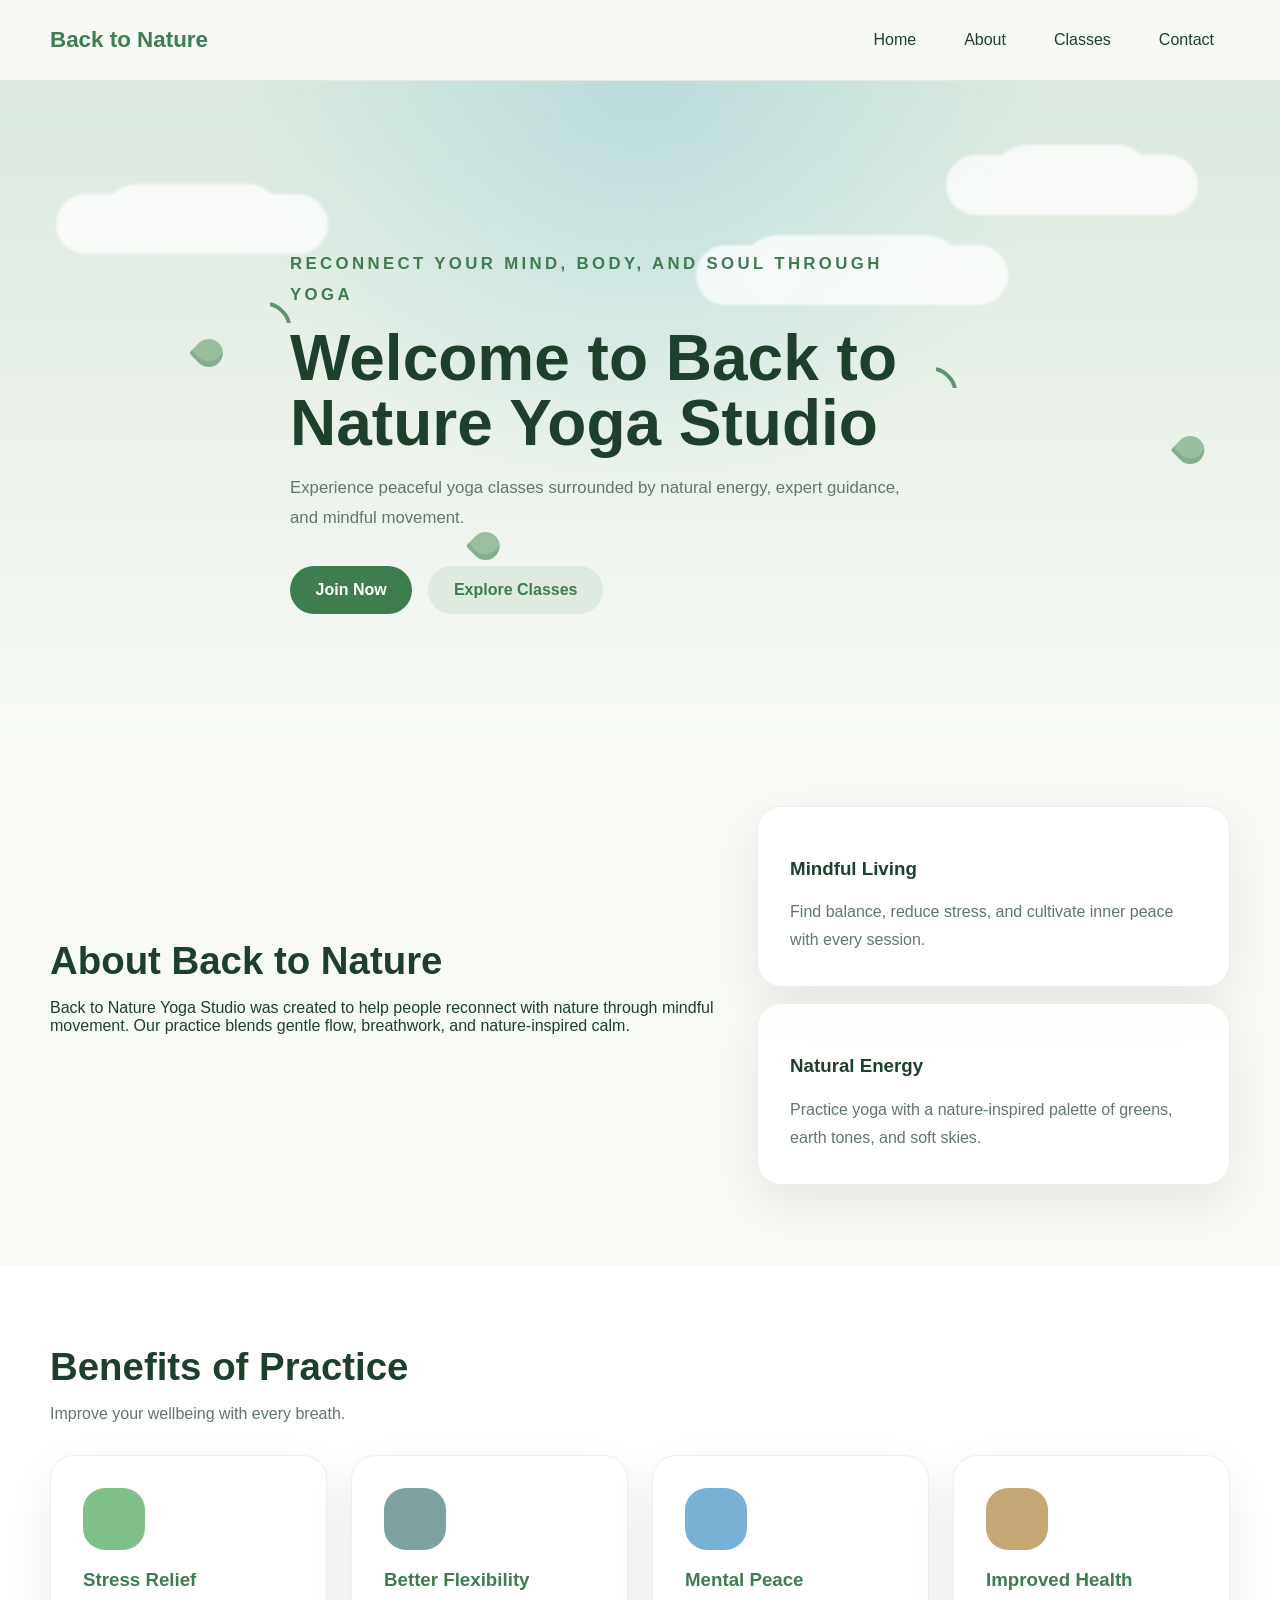
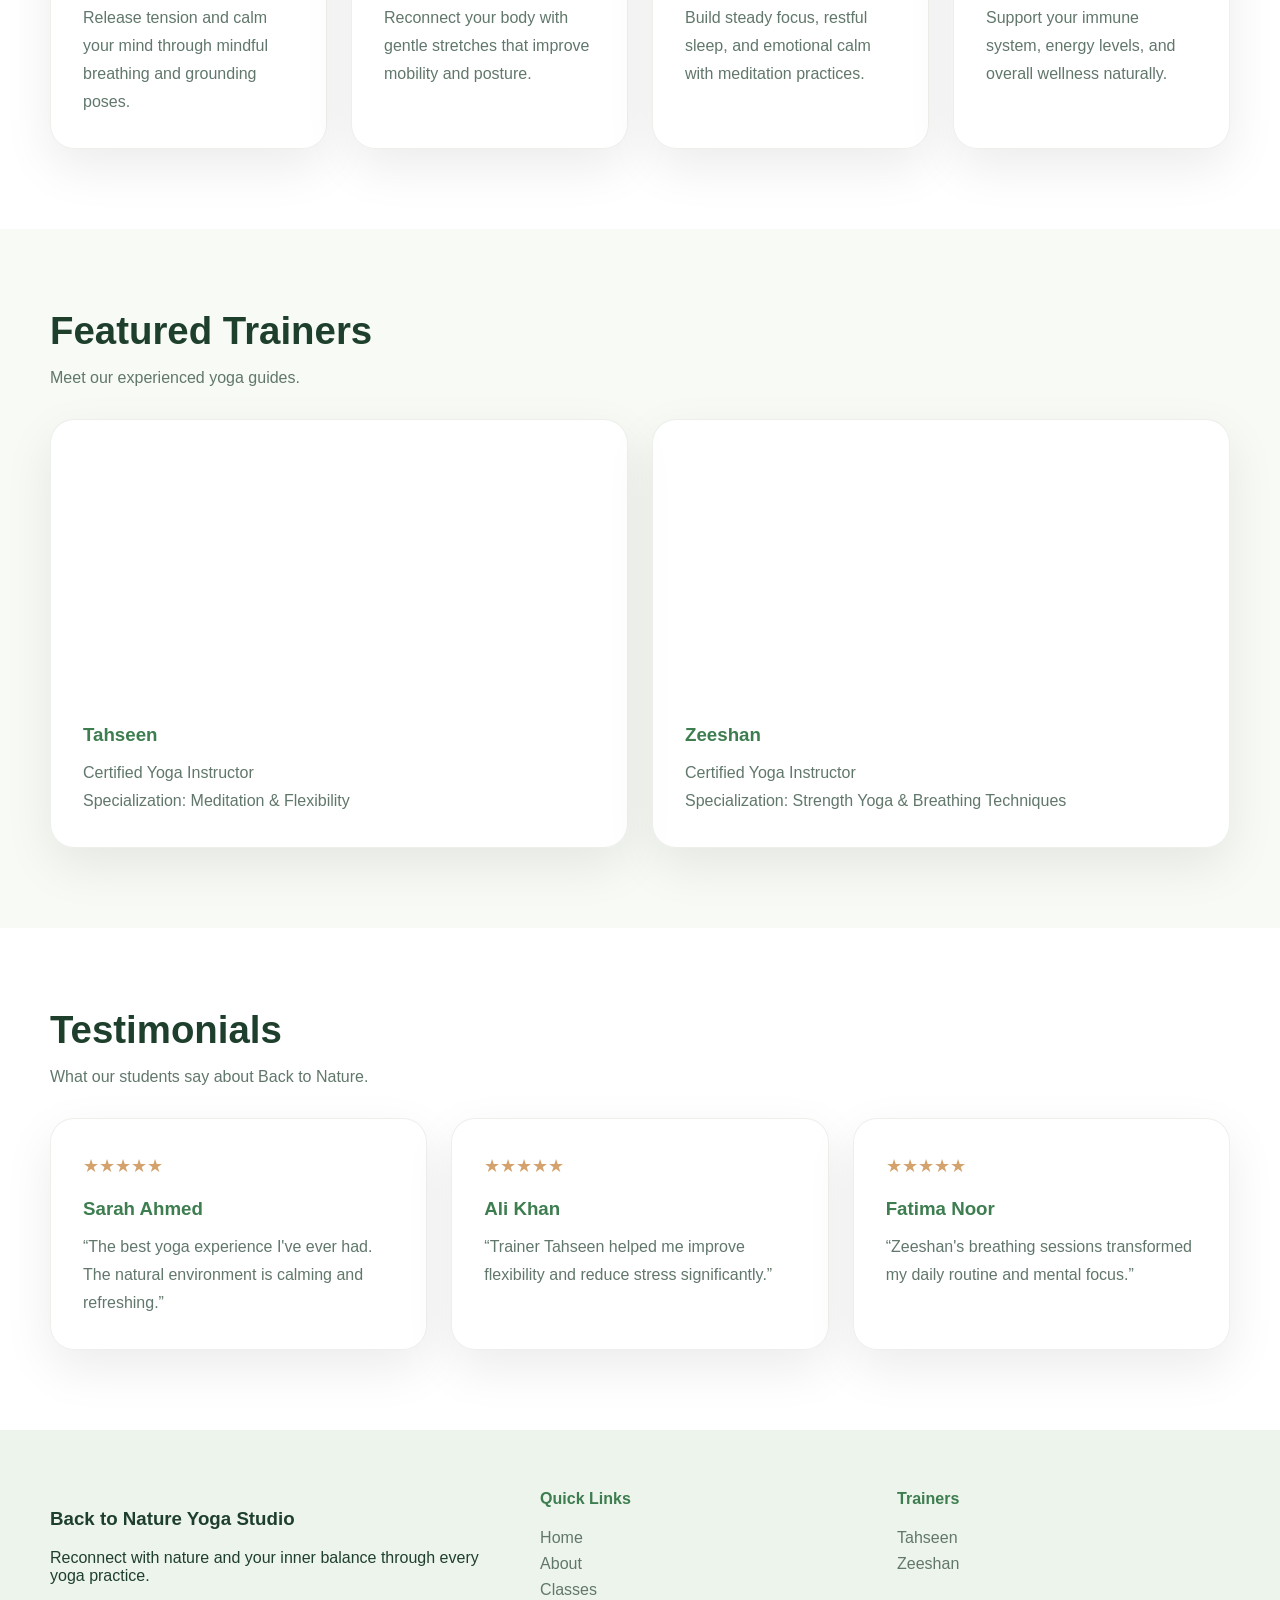
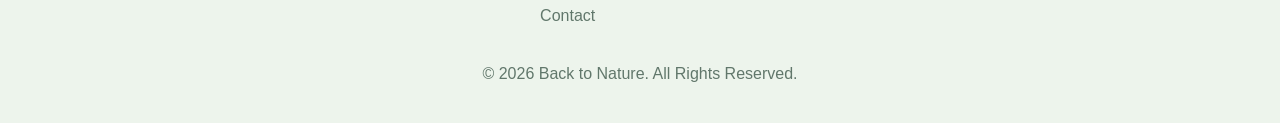
==== commit 91873123: "Restore previous Back to Nature website version" ====
--- a/index.html
+++ b/index.html
@@ -3,25 +3,20 @@
 <head>
     <meta charset="UTF-8">
     <meta name="viewport" content="width=device-width, initial-scale=1.0">
-    <title>Back to Nature | Premium Yoga Studio</title>
-    <meta name="description" content="Back to Nature combines nature-inspired yoga classes, guided trainers, and wellness programming for mind, body, and soul.">
+    <title>Back to Nature | Yoga Studio</title>
+    <meta name="description" content="Back to Nature Yoga Studio helps you reconnect your mind, body and soul through nature-inspired yoga classes and mindfulness.">
     <link rel="stylesheet" href="css/style.css">
 </head>
 <body>
-    <div class="progress-wrap"><div class="progress-bar" id="progressBar"></div></div>
-
     <header class="site-header">
         <div class="container header-inner">
             <a href="index.html" class="brand">Back to Nature</a>
-            <div class="header-actions">
-                <button class="theme-toggle" id="themeToggle" aria-label="Toggle dark mode">??</button>
-                <button class="menu-toggle" id="menuToggle" aria-label="Toggle navigation">
-                    <span></span>
-                    <span></span>
-                    <span></span>
-                </button>
-            </div>
-            <nav class="main-nav" id="mainNav">
+            <button class="menu-toggle" aria-label="Toggle navigation">
+                <span></span>
+                <span></span>
+                <span></span>
+            </button>
+            <nav class="main-nav">
                 <a href="index.html">Home</a>
                 <a href="about.html">About</a>
                 <a href="classes.html">Classes</a>
@@ -31,194 +26,126 @@
     </header>
 
     <main>
-        <section class="hero hero-fullscreen" id="top">
+        <section class="hero" id="top">
             <div class="hero-bg"></div>
-            <div class="hero-scene">
-                <div class="sun-ray ray-one"></div>
-                <div class="sun-ray ray-two"></div>
-                <div class="sun-ray ray-three"></div>
-                <div class="cloud cloud-one"></div>
-                <div class="cloud cloud-two"></div>
-                <div class="cloud cloud-three"></div>
-                <div class="grass-panel"></div>
-                <div class="grass-panel grass-panel-alt"></div>
-                <div class="floating-leaf leaf-one"></div>
-                <div class="floating-leaf leaf-two"></div>
-                <div class="floating-leaf leaf-three"></div>
-                <div class="silhouette silhouette-tree"></div>
-                <div class="silhouette silhouette-lotus"></div>
-                <div class="silhouette silhouette-warrior"></div>
-                <div class="silhouette silhouette-mountain"></div>
+            <div class="hero-decor">
+                <div class="cloud cloud-1"></div>
+                <div class="cloud cloud-2"></div>
+                <div class="cloud cloud-3"></div>
+                <div class="bird bird-1"></div>
+                <div class="bird bird-2"></div>
+                <div class="leaf leaf-1"></div>
+                <div class="leaf leaf-2"></div>
+                <div class="leaf leaf-3"></div>
             </div>
             <div class="container hero-content reveal">
-                <span class="eyebrow">Reconnect Your Mind, Body and Soul Through Yoga</span>
-                <h1>Back to Nature</h1>
-                <p>Discover premium yoga programs inspired by nature, designed to support calmness, strength, and long-term wellness.</p>
+                <p class="eyebrow">Reconnect Your Mind, Body, and Soul Through Yoga</p>
+                <h1>Welcome to Back to Nature Yoga Studio</h1>
+                <p>Experience peaceful yoga classes surrounded by natural energy, expert guidance, and mindful movement.</p>
                 <div class="hero-actions">
-                    <a href="contact.html" class="button button-primary ripple">Join Now</a>
-                    <a href="#benefits" class="button button-secondary ripple">Explore Classes</a>
+                    <a href="contact.html" class="button button-primary">Join Now</a>
+                    <a href="#benefits" class="button button-secondary">Explore Classes</a>
                 </div>
             </div>
         </section>
 
-        <section class="section-light about-preview reveal">
+        <section class="intro section-light reveal" id="about-preview">
             <div class="container section-grid">
                 <div>
-                    <h2>Nature. Wellness. Transformation.</h2>
-                    <p>Back to Nature is a premium yoga destination created to help you move mindfully, breathe deeply, and reconnect with peaceful living.</p>
+                    <h2>About Back to Nature</h2>
+                    <p>Back to Nature Yoga Studio was created to help people reconnect with nature through mindful movement. Our practice blends gentle flow, breathwork, and nature-inspired calm.</p>
                 </div>
-                <div class="glass-panel">
-                    <h3>Wellness begins with gentle movement, grounded breath, and comforting nature-inspired design.</h3>
+                <div class="intro-cards">
+                    <div class="intro-card">
+                        <h3>Mindful Living</h3>
+                        <p>Find balance, reduce stress, and cultivate inner peace with every session.</p>
+                    </div>
+                    <div class="intro-card">
+                        <h3>Natural Energy</h3>
+                        <p>Practice yoga with a nature-inspired palette of greens, earth tones, and soft skies.</p>
+                    </div>
                 </div>
             </div>
         </section>
 
-        <section class="section-white benefits-section reveal" id="benefits">
+        <section class="benefits section-white reveal" id="benefits">
             <div class="container">
-                <div class="section-header">
-                    <span class="eyebrow">Benefits of Practicing Yoga</span>
-                    <h2>Support your health with mindful movement</h2>
-                </div>
-                <div class="benefit-grid">
-                    <article class="benefit-card hover-card reveal-card">
-                        <div class="benefit-icon">??</div>
-                        <h3>Improves Flexibility</h3>
-                        <p>Move with ease and open tight muscles through gentle guided stretches.</p>
+                <h2>Benefits of Practice</h2>
+                <p class="section-subtitle">Improve your wellbeing with every breath.</p>
+                <div class="cards-grid">
+                    <article class="benefit-card hover-card">
+                        <div class="icon icon-stress"></div>
+                        <h3>Stress Relief</h3>
+                        <p>Release tension and calm your mind through mindful breathing and grounding poses.</p>
                     </article>
-                    <article class="benefit-card hover-card reveal-card">
-                        <div class="benefit-icon">??</div>
-                        <h3>Reduces Stress</h3>
-                        <p>Release daily tension with calming breathwork and restorative poses.</p>
+                    <article class="benefit-card hover-card">
+                        <div class="icon icon-flexibility"></div>
+                        <h3>Better Flexibility</h3>
+                        <p>Reconnect your body with gentle stretches that improve mobility and posture.</p>
                     </article>
-                    <article class="benefit-card hover-card reveal-card">
-                        <div class="benefit-icon">??</div>
-                        <h3>Better Posture</h3>
-                        <p>Build body awareness and alignment that supports everyday comfort.</p>
+                    <article class="benefit-card hover-card">
+                        <div class="icon icon-peace"></div>
+                        <h3>Mental Peace</h3>
+                        <p>Build steady focus, restful sleep, and emotional calm with meditation practices.</p>
                     </article>
-                    <article class="benefit-card hover-card reveal-card">
-                        <div class="benefit-icon">???</div>
-                        <h3>Stronger Immunity</h3>
-                        <p>Support immune health with movement that encourages circulation and balance.</p>
-                    </article>
-                    <article class="benefit-card hover-card reveal-card">
-                        <div class="benefit-icon">??</div>
-                        <h3>Better Sleep</h3>
-                        <p>Enjoy deeper rest through nightly practices that calm your nervous system.</p>
-                    </article>
-                    <article class="benefit-card hover-card reveal-card">
-                        <div class="benefit-icon">??</div>
-                        <h3>Enhanced Mental Focus</h3>
-                        <p>Sharpen clarity and presence through mindful sequencing.</p>
-                    </article>
-                    <article class="benefit-card hover-card reveal-card">
-                        <div class="benefit-icon">???</div>
-                        <h3>Improved Breathing</h3>
-                        <p>Learn breath practices that boost energy and relax the mind.</p>
-                    </article>
-                    <article class="benefit-card hover-card reveal-card">
-                        <div class="benefit-icon">??</div>
-                        <h3>Healthy Lifestyle</h3>
-                        <p>Build sustainable habits with movement, rest, and nourishment in harmony.</p>
+                    <article class="benefit-card hover-card">
+                        <div class="icon icon-health"></div>
+                        <h3>Improved Health</h3>
+                        <p>Support your immune system, energy levels, and overall wellness naturally.</p>
                     </article>
                 </div>
             </div>
         </section>
 
-        <section class="section-light tips-section reveal">
-            <div class="container section-grid reverse-grid">
-                <div class="glass-panel">
-                    <span class="eyebrow">Daily Wellness Tips</span>
-                    <h2>Small habits for a balanced life</h2>
-                    <div class="tip-card" id="wellnessTip">
-                        Practice yoga for 15 minutes daily.
-                    </div>
-                </div>
-                <div class="feature-list">
-                    <div class="feature-item">
-                        <div class="icon-circle">??</div>
-                        <p>Practice outdoors when you can.</p>
-                    </div>
-                    <div class="feature-item">
-                        <div class="icon-circle">??</div>
-                        <p>Drink water throughout the day.</p>
-                    </div>
-                    <div class="feature-item">
-                        <div class="icon-circle">??</div>
-                        <p>Take a few deep breaths each hour.</p>
-                    </div>
-                </div>
-            </div>
-        </section>
-
-        <section class="section-white trainers-section reveal" id="trainers">
+        <section class="trainers section-light reveal" id="trainers">
             <div class="container">
-                <div class="section-header">
-                    <span class="eyebrow">Featured Trainers</span>
-                    <h2>Meet Your yoga mentors</h2>
-                </div>
-                <div class="trainer-grid">
-                    <article class="trainer-card hover-card reveal-card">
-                        <div class="trainer-image" style="background-image: url('https://images.unsplash.com/photo-1518609878373-06d740f60d8b?auto=format&fit=crop&w=900&q=80');"></div>
+                <h2>Featured Trainers</h2>
+                <p class="section-subtitle">Meet our experienced yoga guides.</p>
+                <div class="cards-grid">
+                    <article class="trainer-card hover-card">
+                        <div class="trainer-image" style="background-image: url('https://images.unsplash.com/photo-1518609878373-06d740f60d8b?auto=format&fit=crop&w=800&q=80');"></div>
                         <div class="trainer-info">
                             <h3>Tahseen</h3>
-                            <p>Yoga &amp; Meditation Expert</p>
-                            <p>8+ Years Experience</p>
-                            <div class="badge-list">
-                                <span class="badge">Meditation</span>
-                                <span class="badge">Flexibility</span>
-                                <span class="badge">Holistic Care</span>
-                            </div>
+                            <p>Certified Yoga Instructor</p>
+                            <p>Specialization: Meditation &amp; Flexibility</p>
                         </div>
                     </article>
-                    <article class="trainer-card hover-card reveal-card">
-                        <div class="trainer-image" style="background-image: url('https://images.unsplash.com/photo-1517841905240-472988babdf9?auto=format&fit=crop&w=900&q=80');"></div>
+                    <article class="trainer-card hover-card">
+                        <div class="trainer-image" style="background-image: url('https://images.unsplash.com/photo-1517841905240-472988babdf9?auto=format&fit=crop&w=800&q=80');"></div>
                         <div class="trainer-info">
                             <h3>Zeeshan</h3>
-                            <p>Fitness &amp; Breathing Specialist</p>
-                            <p>7+ Years Experience</p>
-                            <div class="badge-list">
-                                <span class="badge">Strength</span>
-                                <span class="badge">Breathwork</span>
-                                <span class="badge">Energy</span>
-                            </div>
+                            <p>Certified Yoga Instructor</p>
+                            <p>Specialization: Strength Yoga &amp; Breathing Techniques</p>
                         </div>
                     </article>
                 </div>
             </div>
         </section>
 
-        <section class="section-light testimonials-section reveal" id="testimonials">
+        <section class="testimonials section-white reveal" id="testimonials">
             <div class="container">
-                <div class="section-header">
-                    <span class="eyebrow">Testimonials</span>
-                    <h2>What our students are saying</h2>
-                </div>
-                <div class="testimonial-carousel">
-                    <button class="carousel-control prev" id="prevSlide" aria-label="Previous testimonial">�</button>
-                    <div class="carousel-track" id="testimonialTrack">
-                        <article class="testimonial-slide active">
-                            <p class="stars">?????</p>
-                            <h3>�The peaceful atmosphere and expert guidance changed my lifestyle completely.�</h3>
-                            <span>� Sarah Ahmed</span>
-                        </article>
-                        <article class="testimonial-slide">
-                            <p class="stars">?????</p>
-                            <h3>�Tahseen's meditation sessions helped me reduce stress and improve focus.�</h3>
-                            <span>� Ali Khan</span>
-                        </article>
-                        <article class="testimonial-slide">
-                            <p class="stars">?????</p>
-                            <h3>�Zeeshan's breathing techniques boosted my energy and fitness.�</h3>
-                            <span>� Fatima Noor</span>
-                        </article>
-                    </div>
-                    <button class="carousel-control next" id="nextSlide" aria-label="Next testimonial">�</button>
+                <h2>Testimonials</h2>
+                <p class="section-subtitle">What our students say about Back to Nature.</p>
+                <div class="testimonial-grid">
+                    <article class="testimonial-card hover-card">
+                        <p class="stars">★★★★★</p>
+                        <h3>Sarah Ahmed</h3>
+                        <p>“The best yoga experience I've ever had. The natural environment is calming and refreshing.”</p>
+                    </article>
+                    <article class="testimonial-card hover-card">
+                        <p class="stars">★★★★★</p>
+                        <h3>Ali Khan</h3>
+                        <p>“Trainer Tahseen helped me improve flexibility and reduce stress significantly.”</p>
+                    </article>
+                    <article class="testimonial-card hover-card">
+                        <p class="stars">★★★★★</p>
+                        <h3>Fatima Noor</h3>
+                        <p>“Zeeshan's breathing sessions transformed my daily routine and mental focus.”</p>
+                    </article>
                 </div>
             </div>
         </section>
     </main>
-
-    <button class="back-to-top" id="backToTop" aria-label="Scroll back to top">?</button>
 
     <footer class="site-footer">
         <div class="container footer-grid">
@@ -239,9 +166,10 @@
                 <a href="#trainers">Zeeshan</a>
             </div>
         </div>
-        <p class="footer-copy">� <span class="footer-year">2026</span> Back to Nature. All Rights Reserved.</p>
+        <p class="footer-copy">© <span class="footer-year">2026</span> Back to Nature. All Rights Reserved.</p>
     </footer>
 
     <script src="js/script.js"></script>
 </body>
 </html>
+
--- a/css/style.css
+++ b/css/style.css
@@ -1,18 +1,14 @@
 :root {
-    --bg-base: #f4f7f0;
-    --bg-soft: #eef5ec;
-    --bg-panel: rgba(255, 255, 255, 0.78);
-    --bg-panel-strong: rgba(24, 42, 30, 0.18);
-    --text-primary: #17321f;
-    --text-secondary: #4e6d54;
-    --text-muted: #6c7a6d;
-    --accent-green: #3f814e;
-    --accent-light: #8abf9f;
-    --accent-gold: #d3b073;
-    --border: rgba(110, 134, 100, 0.16);
-    --shadow: 0 24px 60px rgba(30, 55, 30, 0.12);
-    --shadow-soft: 0 20px 40px rgba(22, 42, 23, 0.08);
-    --transition: 0.3s ease;
+    --bg-soft: #f4f7f0;
+    --bg-light: #ffffff;
+    --bg-card: rgba(255, 255, 255, 0.85);
+    --text-dark: #1f3f2d;
+    --text-muted: #61776b;
+    --green: #3d7d4f;
+    --green-light: #87b18f;
+    --brown: #8d6b4f;
+    --blue: #84c7d8;
+    --shadow: 0 18px 50px rgba(0, 0, 0, 0.08);
 }
 
 * {
@@ -25,9 +21,9 @@
 
 body {
     margin: 0;
-    font-family: 'Inter', system-ui, sans-serif;
-    background: radial-gradient(circle at top, #e6f2e8 0%, #f7faf5 45%, #f2f5ef 100%);
-    color: var(--text-primary);
+    font-family: 'Segoe UI', Tahoma, Geneva, Verdana, sans-serif;
+    background: linear-gradient(180deg, #eaf2ea 0%, #f7faf5 100%);
+    color: var(--text-dark);
     overflow-x: hidden;
 }
 
@@ -52,28 +48,13 @@
     margin: 0 auto;
 }
 
-.progress-wrap {
-    position: fixed;
-    inset: 0 0 auto;
-    height: 5px;
-    background: transparent;
-    z-index: 90;
-}
-
-.progress-bar {
-    width: 0%;
-    height: 100%;
-    background: linear-gradient(90deg, #8abf9f, #3f814e);
-    transition: width 0.2s ease;
-}
-
 .site-header {
     position: sticky;
     top: 0;
-    z-index: 80;
-    background: rgba(255, 255, 255, 0.9);
+    z-index: 20;
     backdrop-filter: blur(18px);
-    border-bottom: 1px solid rgba(110, 134, 100, 0.12);
+    background: rgba(250, 250, 247, 0.82);
+    border-bottom: 1px solid rgba(78, 113, 75, 0.12);
 }
 
 .header-inner {
@@ -86,42 +67,8 @@
 
 .brand {
     font-size: 1.4rem;
-    font-weight: 800;
-    letter-spacing: 0.1em;
-    color: var(--accent-green);
-}
-
-.header-actions {
-    display: flex;
-    align-items: center;
-    gap: 0.75rem;
-}
-
-.theme-toggle,
-.menu-toggle {
-    border: none;
-    background: rgba(62, 125, 79, 0.08);
-    color: var(--text-primary);
-    width: 46px;
-    height: 46px;
-    border-radius: 14px;
-    cursor: pointer;
-    display: grid;
-    place-items: center;
-    transition: transform var(--transition), background var(--transition);
-}
-
-.theme-toggle:hover,
-.menu-toggle:hover {
-    transform: translateY(-2px);
-    background: rgba(62, 125, 79, 0.14);
-}
-
-.menu-toggle span {
-    width: 22px;
-    height: 3px;
-    background: currentColor;
-    border-radius: 999px;
+    font-weight: 700;
+    color: var(--green);
 }
 
 .main-nav {
@@ -131,164 +78,152 @@
 }
 
 .main-nav a {
-    padding: 0.85rem 1rem;
+    color: var(--text-dark);
+    padding: 0.8rem 1rem;
     border-radius: 999px;
-    color: var(--text-primary);
-    transition: background var(--transition), transform var(--transition);
+    transition: background 0.25s ease, color 0.25s ease;
 }
 
 .main-nav a:hover,
 .main-nav a:focus-visible {
-    background: rgba(62, 125, 79, 0.12);
-    transform: translateY(-1px);
+    background: rgba(61, 125, 79, 0.12);
+}
+
+.menu-toggle {
+    display: none;
+    width: 40px;
+    height: 36px;
+    border: none;
+    background: transparent;
+    cursor: pointer;
+    flex-direction: column;
+    justify-content: space-between;
+    padding: 0;
+}
+
+.menu-toggle span {
+    display: block;
+    width: 100%;
+    height: 4px;
+    background: var(--text-dark);
+    border-radius: 999px;
 }
 
 .hero {
     position: relative;
+    padding: 120px 0 80px;
     overflow: hidden;
-}
-
-.hero-fullscreen {
-    min-height: calc(100vh - 92px);
-    display: grid;
-    align-items: center;
-}
-
-.hero-medium {
-    padding: 120px 0 80px;
 }
 
 .hero-bg {
     position: absolute;
     inset: 0;
-    background: linear-gradient(180deg, rgba(163, 211, 174, 0.35), rgba(241, 245, 237, 0.98));
+    background: radial-gradient(circle at top, rgba(132, 199, 216, 0.4), transparent 45%),
+                linear-gradient(180deg, #dce9de 0%, #f7faf5 100%);
     pointer-events: none;
 }
 
-.hero-scene {
+.hero-decor {
     position: absolute;
     inset: 0;
-    overflow: hidden;
     pointer-events: none;
 }
 
-.sun-ray {
+.cloud,
+.bird,
+.leaf {
     position: absolute;
+    opacity: 0.8;
+}
+
+.cloud {
     width: 180px;
-    height: 180px;
-    border-radius: 50%;
-    background: radial-gradient(circle, rgba(255, 245, 210, 0.9), transparent 65%);
-    opacity: 0.7;
-    filter: blur(6px);
-}
-
-.ray-one { top: 12%; left: 8%; }
-.ray-two { top: 5%; right: 12%; width: 220px; height: 220px; }
-.ray-three { top: 26%; right: 30%; width: 160px; height: 160px; }
-
-.cloud {
-    position: absolute;
-    background: rgba(255, 255, 255, 0.9);
+    height: 70px;
+    background: rgba(255, 255, 255, 0.92);
     border-radius: 999px;
-    filter: blur(0.5px);
-    animation: floatCloud 24s ease-in-out infinite;
+    filter: blur(1px);
+    animation: floatCloud 22s infinite ease-in-out;
 }
 
 .cloud::before,
 .cloud::after {
     content: '';
     position: absolute;
+    width: 100px;
+    height: 60px;
     background: inherit;
     border-radius: 999px;
 }
 
-.cloud-one { width: 180px; height: 60px; top: 20%; left: 10%; }
-.cloud-one::before { width: 120px; height: 60px; top: -20px; left: 24px; }
-.cloud-one::after { width: 80px; height: 40px; top: 10px; left: 120px; }
-.cloud-two { width: 220px; height: 72px; top: 14%; right: 12%; animation-delay: 2s; }
-.cloud-two::before { width: 130px; height: 55px; top: -16px; left: 28px; }
-.cloud-two::after { width: 90px; height: 44px; top: 16px; left: 140px; }
-.cloud-three { width: 160px; height: 52px; top: 44%; left: 55%; animation-delay: 4s; }
-.cloud-three::before { width: 100px; height: 50px; top: -18px; left: 20px; }
-.cloud-three::after { width: 70px; height: 40px; top: 8px; left: 110px; }
-
-.floating-leaf {
-    position: absolute;
-    width: 32px;
-    height: 32px;
-    background: linear-gradient(135deg, #8fbf8e, #4a7e54);
-    border-radius: 34% 66% 34% 66%;
-    box-shadow: 0 10px 18px rgba(35, 79, 41, 0.16);
-    animation: driftLeaf 8s infinite ease-in-out;
-}
-
-.leaf-one { top: 38%; left: 12%; animation-delay: 0s; }
-.leaf-two { top: 52%; right: 18%; animation-delay: 1.8s; }
-.leaf-three { top: 62%; left: 38%; animation-delay: 3.3s; }
-
-.grass-panel,
-.grass-panel-alt {
-    position: absolute;
-    bottom: 0;
-    left: 0;
-    width: 120%;
-    height: 32%;
-    background: radial-gradient(circle at bottom, rgba(138, 191, 128, 0.96), transparent 55%);
-    clip-path: ellipse(60% 100% at 50% 100%);
-    animation: swayGrass 6s ease-in-out infinite;
-}
-
-.grass-panel-alt {
-    bottom: -2%;
-    left: -8%;
-    opacity: 0.8;
-    animation-duration: 7s;
-}
-
-.silhouette {
-    position: absolute;
-    width: 100px;
-    height: 160px;
-    background: rgba(24, 42, 30, 0.16);
-    border-radius: 100px 100px 20px 20px;
-    mix-blend-mode: multiply;
-    filter: blur(0.5px);
-}
-
-.silhouette-tree { bottom: 18%; left: 14%; transform: rotate(-4deg); animation: fadeIn 1.4s ease forwards; }
-.silhouette-lotus { bottom: 20%; right: 18%; width: 90px; height: 140px; transform: rotate(2deg); animation: fadeIn 1.6s ease forwards; }
-.silhouette-warrior { bottom: 16%; right: 34%; width: 110px; height: 170px; animation: fadeIn 1.8s ease forwards; }
-.silhouette-mountain { bottom: 8%; left: 52%; width: 120px; height: 190px; transform: rotate(-6deg); animation: fadeIn 1.2s ease forwards; }
+.cloud::before {
+    left: -46px;
+    top: 10px;
+}
+
+.cloud::after {
+    right: -46px;
+    top: 10px;
+}
+
+.cloud-1 { top: 16%; left: 8%; animation-duration: 28s; }
+.cloud-2 { top: 24%; left: 58%; width: 220px; animation-duration: 24s; }
+.cloud-3 { top: 10%; right: 10%; width: 160px; animation-duration: 32s; }
+
+.bird {
+    width: 38px;
+    height: 24px;
+    background: transparent;
+    border-radius: 50%;
+    border-top: 4px solid var(--green);
+    border-left: 4px solid transparent;
+    border-right: 4px solid transparent;
+    transform: rotate(45deg);
+    animation: flyBird 14s infinite ease-in-out;
+}
+
+.bird-1 { top: 35%; left: 20%; animation-duration: 14s; }
+.bird-2 { top: 45%; right: 25%; animation-duration: 18s; }
+
+.leaf {
+    width: 28px;
+    height: 28px;
+    background: var(--green-light);
+    border-radius: 50% 50% 50% 10%;
+    transform: rotate(45deg);
+    box-shadow: inset -4px -4px 0 rgba(61, 125, 79, 0.35);
+    animation: driftLeaf 9s infinite ease-in-out;
+}
+
+.leaf-1 { top: 40%; left: 14%; animation-delay: 0s; }
+.leaf-2 { top: 55%; right: 6%; animation-delay: 1.4s; }
+.leaf-3 { top: 70%; left: 38%; animation-delay: 2.3s; }
 
 .hero-content {
     position: relative;
     z-index: 2;
-    max-width: 720px;
+    max-width: 700px;
     padding: 2rem 0;
 }
 
-.eyebrow {
-    display: inline-flex;
-    align-items: center;
-    gap: 0.5rem;
+.hero .eyebrow {
     text-transform: uppercase;
     letter-spacing: 0.2em;
-    color: var(--accent-green);
+    color: var(--green);
     font-weight: 700;
     margin-bottom: 1rem;
 }
 
-.hero-content h1 {
-    font-size: clamp(3rem, 5vw, 4.5rem);
+.hero h1 {
+    font-size: clamp(2.5rem, 5vw, 4rem);
     margin: 0 0 1rem;
     line-height: 1.02;
 }
 
-.hero-content p {
+.hero p {
     font-size: 1.05rem;
     max-width: 620px;
-    line-height: 1.85;
-    color: var(--text-secondary);
+    line-height: 1.8;
+    color: var(--text-muted);
 }
 
 .hero-actions {
@@ -302,59 +237,31 @@
     display: inline-flex;
     align-items: center;
     justify-content: center;
-    padding: 1rem 1.8rem;
+    padding: 0.95rem 1.6rem;
     border-radius: 999px;
-    font-weight: 700;
-    transition: transform 0.3s ease, box-shadow 0.3s ease, background 0.3s ease;
-    position: relative;
-    overflow: hidden;
-    z-index: 1;
-}
-
-.button:focus-visible {
-    outline: 3px solid rgba(72, 139, 90, 0.5);
-    outline-offset: 4px;
-}
-
-.button-primary {
-    background: linear-gradient(135deg, #3f814e, #7bb88a);
-    color: #fff;
-    box-shadow: 0 18px 36px rgba(63, 129, 78, 0.24);
-}
-
-.button-secondary {
-    background: rgba(63, 129, 78, 0.1);
-    color: var(--accent-green);
-    border: 1px solid rgba(63, 129, 78, 0.18);
+    font-weight: 600;
+    transition: transform 0.25s ease, box-shadow 0.25s ease, background-color 0.25s ease;
+    border: none;
 }
 
 .button:hover {
     transform: translateY(-2px);
-}
-
-.button.primary,
-.button.secondary {
-    overflow: hidden;
-}
-
-.button::after {
-    content: '';
-    position: absolute;
-    inset: 0;
-    background: radial-gradient(circle, rgba(255,255,255,0.35) 0%, transparent 55%);
-    opacity: 0;
-    transform: translate(-50%, -50%) scale(0.8);
-    transition: opacity 0.4s ease, transform 0.4s ease;
-}
-
-.button.ripple:active::after {
-    opacity: 1;
-    transform: translate(-50%, -50%) scale(1);
+    box-shadow: 0 18px 38px rgba(61, 125, 79, 0.18);
+}
+
+.button-primary {
+    background: var(--green);
+    color: #fff;
+}
+
+.button-secondary {
+    background: rgba(61, 125, 79, 0.1);
+    color: var(--green);
 }
 
 .section-light,
 .section-white {
-    padding: 100px 0;
+    padding: 80px 0;
 }
 
 .section-light {
@@ -366,136 +273,103 @@
 }
 
 .section-grid,
-.benefit-grid,
-.trainer-grid,
-.pricing-grid,
-.footer-grid,
-.contact-section {
+.cards-grid,
+.testimonial-grid,
+.footer-grid {
     display: grid;
     gap: 1.5rem;
 }
 
 .section-grid {
-    grid-template-columns: repeat(2, minmax(260px, 1fr));
+    grid-template-columns: minmax(250px, 1.3fr) minmax(250px, 0.9fr);
     align-items: center;
 }
 
-.reverse-grid {
-    grid-template-columns: repeat(2, minmax(260px, 1fr));
-}
-
-.glass-panel {
+.intro-cards {
+    display: grid;
+    gap: 1rem;
+}
+
+.intro-card,
+.benefit-card,
+.trainer-card,
+.testimonial-card,
+.contact-card,
+.pricing-card {
     padding: 2rem;
-    border-radius: 28px;
-    background: rgba(255,255,255,0.78);
-    border: 1px solid rgba(110, 134, 100, 0.16);
-    box-shadow: var(--shadow-soft);
-}
-
-.section-header {
-    display: grid;
-    gap: 0.75rem;
+    background: var(--bg-card);
+    border: 1px solid rgba(115, 120, 94, 0.12);
+    border-radius: 24px;
+    box-shadow: var(--shadow);
+    transition: transform 0.3s ease, box-shadow 0.3s ease;
+}
+
+.hover-card:hover {
+    transform: translateY(-8px);
+    box-shadow: 0 24px 60px rgba(98, 110, 87, 0.14);
+}
+
+h2 {
+    font-size: clamp(2rem, 3vw, 2.8rem);
+    margin: 0 0 0.75rem;
+}
+
+.section-subtitle {
+    color: var(--text-muted);
+    max-width: 660px;
     margin-bottom: 2rem;
 }
 
-.section-header h2 {
-    font-size: clamp(2.25rem, 4vw, 3.4rem);
+.cards-grid {
+    grid-template-columns: repeat(4, minmax(220px, 1fr));
+}
+
+.benefit-card .icon {
+    width: 62px;
+    height: 62px;
+    border-radius: 22px;
+    display: grid;
+    place-items: center;
+    margin-bottom: 1.2rem;
+    font-size: 1.8rem;
+    color: #fff;
+}
+
+.icon-stress { background: #7ebf8a; }
+.icon-flexibility { background: #7fa19f; }
+.icon-peace { background: #78b1d5; }
+.icon-health { background: #c4a775; }
+
+.benefit-card h3,
+.trainer-info h3,
+.testimonial-card h3,
+.contact-card h3,
+.pricing-card h3 {
+    margin: 0 0 0.8rem;
+    color: var(--green);
+}
+
+.benefit-card p,
+.intro-card p,
+.testimonial-card p,
+.trainer-info p,
+.contact-card p,
+.pricing-card p {
     margin: 0;
-}
-
-.benefit-grid {
-    grid-template-columns: repeat(4, minmax(220px, 1fr));
-}
-
-.benefit-card {
-    padding: 2rem;
-    border-radius: 28px;
-    background: linear-gradient(135deg, rgba(255,255,255,0.95), rgba(240,248,236,0.95));
-    border: 1px solid rgba(110, 134, 100, 0.12);
-}
-
-.benefit-icon {
-    width: 58px;
-    height: 58px;
-    display: grid;
-    place-items: center;
-    border-radius: 18px;
-    background: rgba(63, 129, 78, 0.12);
-    font-size: 1.75rem;
-    margin-bottom: 1.2rem;
-}
-
-.benefit-card h3 {
-    margin: 0 0 0.75rem;
-    color: var(--accent-green);
-}
-
-.benefit-card p {
-    margin: 0;
-    color: var(--text-secondary);
-    line-height: 1.7;
-}
-
-.tips-section .glass-panel {
-    position: relative;
-}
-
-.tip-card {
-    margin-top: 1.5rem;
-    padding: 1.8rem;
-    border-radius: 24px;
-    background: linear-gradient(180deg, rgba(255, 255, 255, 0.96), rgba(226, 242, 225, 0.95));
-    border: 1px solid rgba(110, 134, 100, 0.12);
-    box-shadow: var(--shadow-soft);
-    font-size: 1.1rem;
-    color: var(--text-secondary);
-}
-
-.feature-list {
-    display: grid;
-    gap: 1rem;
-}
-
-.feature-item {
-    display: flex;
-    align-items: center;
-    gap: 1rem;
-    padding: 1.2rem 1.4rem;
-    border-radius: 20px;
-    background: rgba(255, 255, 255, 0.85);
-    border: 1px solid rgba(110, 134, 100, 0.14);
-}
-
-.icon-circle {
-    width: 42px;
-    height: 42px;
-    display: grid;
-    place-items: center;
-    border-radius: 14px;
-    background: rgba(63, 129, 78, 0.12);
-    color: var(--accent-green);
-    font-size: 1.1rem;
-}
-
-.trainer-grid,
+    line-height: 1.75;
+    color: var(--text-muted);
+}
+
+.trainers .cards-grid,
+.testimonial-grid,
 .pricing-grid {
-    grid-template-columns: repeat(2, minmax(260px, 1fr));
-}
-
-.trainer-card,
-.pricing-card,
-.contact-card {
-    padding: 2rem;
-    background: var(--bg-panel);
-    border-radius: 28px;
-    border: 1px solid rgba(110, 134, 100, 0.14);
-    box-shadow: var(--shadow-soft);
+    grid-template-columns: repeat(2, minmax(250px, 1fr));
 }
 
 .trainer-card {
+    display: grid;
+    grid-template-rows: 250px auto;
     overflow: hidden;
-    display: grid;
-    grid-template-rows: 260px auto;
 }
 
 .trainer-image {
@@ -504,312 +378,49 @@
 }
 
 .trainer-info {
-    padding-top: 1.6rem;
-}
-
-.trainer-info h3 {
-    margin: 0 0 0.5rem;
-}
-
-.badge-list {
-    display: flex;
-    flex-wrap: wrap;
-    gap: 0.6rem;
-    margin-top: 1rem;
-}
-
-.badge {
-    display: inline-flex;
-    align-items: center;
-    padding: 0.55rem 0.9rem;
-    border-radius: 999px;
-    background: rgba(63, 129, 78, 0.1);
-    color: var(--accent-green);
-    font-size: 0.9rem;
-}
-
-.pricing-card h3,
-.pricing-card .course-label,
-.pricing-card p {
-    margin: 0 0 1rem;
-}
-
-.course-label {
-    display: inline-flex;
-    align-items: center;
-    padding: 0.6rem 1rem;
-    border-radius: 999px;
-    background: rgba(63, 129, 78, 0.12);
-    color: var(--accent-green);
-    font-weight: 700;
-    letter-spacing: 0.04em;
-}
-
-.price {
-    margin: 1rem 0 1.4rem;
-    font-size: 1.5rem;
-    font-weight: 700;
-    color: var(--accent-green);
-}
-
-.feature-list-simple {
-    list-style: none;
-    padding: 0;
-    margin: 0;
-    display: grid;
-    gap: 0.85rem;
-}
-
-..feature-list-simple li {
-    padding-left: 1.4rem;
-    position: relative;
-    color: var(--text-secondary);
-}
-
-.feature-list-simple li::before {
-    content: '•';
-    position: absolute;
-    left: 0;
-    color: var(--accent-green);
-}
-
-.testimonial-carousel {
-    position: relative;
-    display: grid;
-    place-items: center;
-}
-
-.carousel-track {
-    display: grid;
-    gap: 1.5rem;
-}
-
-.testimonial-slide {
-    display: none;
-    padding: 2rem;
-    border-radius: 28px;
-    background: var(--bg-panel);
-    border: 1px solid rgba(110, 134, 100, 0.14);
-    box-shadow: var(--shadow-soft);
-    opacity: 0.4;
-    transform: scale(0.96);
-    transition: opacity var(--transition), transform var(--transition);
-}
-
-.testimonial-slide.active {
-    display: block;
-    opacity: 1;
-    transform: scale(1);
-}
-
-.testimonial-slide h3 {
-    font-size: 1.1rem;
-    line-height: 1.8;
-    margin: 1rem 0 0.75rem;
-    color: var(--text-secondary);
-}
-
-.testimonial-slide span {
-    display: block;
-    color: var(--accent-green);
-    font-weight: 700;
-}
-
-.stars {
+    padding-top: 1.4rem;
+}
+
+.testimonial-grid {
+    grid-template-columns: repeat(3, minmax(220px, 1fr));
+}
+
+.testimonial-card .stars {
     color: #d4a36d;
     margin-bottom: 1rem;
-    font-size: 1.05rem;
-}
-
-.carousel-control {
-    position: absolute;
-    top: 50%;
-    transform: translateY(-50%);
-    width: 48px;
-    height: 48px;
-    border-radius: 50%;
-    border: none;
-    background: rgba(255,255,255,0.92);
-    box-shadow: var(--shadow-soft);
-    color: var(--accent-green);
-    font-size: 1.8rem;
-    cursor: pointer;
-    display: grid;
-    place-items: center;
-}
-
-.carousel-control.prev { left: -1rem; }
-.carousel-control.next { right: -1rem; }
-
-.back-to-top {
-    position: fixed;
-    right: 24px;
-    bottom: 24px;
-    width: 48px;
-    height: 48px;
-    border-radius: 50%;
-    border: none;
-    background: var(--accent-green);
-    color: #fff;
-    font-size: 1.3rem;
-    cursor: pointer;
-    opacity: 0;
-    visibility: hidden;
-    transition: opacity 0.3s ease, visibility 0.3s ease;
-    z-index: 70;
-}
-
-.back-to-top.show {
-    opacity: 1;
-    visibility: visible;
-}
-
-body.dark-mode {
-    background: #0d1f13;
-    color: #d7e6d8;
-}
-
-body.dark-mode .site-header {
-    background: rgba(16, 32, 18, 0.88);
-    border-color: rgba(131, 170, 117, 0.2);
-}
-
-body.dark-mode .main-nav a {
-    color: #d7e6d8;
-}
-
-body.dark-mode .hero-bg,
-body.dark-mode .glass-panel,
-body.dark-mode .benefit-card,
-body.dark-mode .trainer-card,
-body.dark-mode .pricing-card,
-body.dark-mode .contact-card,
-body.dark-mode .testimonial-slide,
-body.dark-mode .embed-container {
-    background: rgba(18, 36, 22, 0.72);
-    border-color: rgba(86, 126, 90, 0.24);
-}
-
-body.dark-mode .button-secondary {
-    background: rgba(88, 153, 96, 0.18);
-}
-
-body.dark-mode .footer-grid,
-body.dark-mode .site-footer {
-    background: #0e2215;
-    color: #d7e6d8;
-}
-
-body.dark-mode .footer-grid a,
-body.dark-mode .contact-info a,
-body.dark-mode .feature-item,
-body.dark-mode .social-link {
-    color: #c7ddc1;
-}
-
-body.dark-mode .back-to-top {
-    background: #5b8b58;
-}
-
-body.dark-mode .progress-bar {
-    background: linear-gradient(90deg, #8abf9f, #cae7c6);
+    font-size: 1.1rem;
 }
 
 .site-footer {
-    padding: 60px 0 36px;
-    background: #f2f7f0;
-    color: var(--text-primary);
+    padding: 60px 0 40px;
+    background: #edf4ec;
+    color: var(--text-dark);
 }
 
 .footer-grid {
-    grid-template-columns: minmax(240px, 1.4fr) repeat(2, minmax(160px, 1fr));
+    grid-template-columns: minmax(240px, 1.4fr) repeat(2, minmax(140px, 1fr));
 }
 
 .footer-grid h4 {
     margin-top: 0;
-    color: var(--accent-green);
+    color: var(--green);
 }
 
 .footer-grid a {
     display: block;
+    color: var(--text-muted);
     margin: 0.5rem 0;
-    color: var(--text-secondary);
 }
 
 .footer-copy {
-    margin-top: 2rem;
+    margin: 2rem 0 0;
+    color: var(--text-muted);
     text-align: center;
-    color: var(--text-muted);
-}
-
-.contact-embed-section {
-    display: grid;
-    gap: 2rem;
-}
-
-.contact-embed-copy {
-    max-width: 620px;
-}
-
-.embed-container {
-    position: relative;
-    width: 100%;
-    padding-bottom: 65%;
-    min-height: 520px;
-    background: #f8faf6;
-    border-radius: 28px;
-    overflow: hidden;
-    border: 1px solid rgba(110, 134, 100, 0.12);
-    box-shadow: var(--shadow-soft);
-}
-
-.embed-container iframe {
-    position: absolute;
-    inset: 0;
-    width: 100%;
-    height: 100%;
-    border: 0;
-}
-
-.contact-section {
-    grid-template-columns: 1.1fr 0.9fr;
-}
-
-.map-box {
-    display: grid;
-    gap: 1rem;
-}
-
-.map-placeholder {
-    min-height: 220px;
-    border-radius: 24px;
-    background: linear-gradient(135deg, rgba(132,199,216,0.28), rgba(126,175,143,0.18));
-    display: grid;
-    place-items: center;
-    color: var(--text-secondary);
-    border: 1px solid rgba(110, 134, 100, 0.12);
-}
-
-.social-links {
-    display: grid;
-    grid-template-columns: repeat(4, 1fr);
-    gap: 0.75rem;
-}
-
-.social-link {
-    width: 100%;
-    min-height: 48px;
-    display: grid;
-    place-items: center;
-    border-radius: 16px;
-    background: rgba(63, 129, 78, 0.1);
-    color: var(--accent-green);
-    font-weight: 700;
 }
 
 .reveal {
     opacity: 0;
-    transform: translateY(32px);
+    transform: translateY(30px);
     transition: opacity 0.8s ease, transform 0.8s ease;
 }
 
@@ -818,46 +429,126 @@
     transform: translateY(0);
 }
 
-.reveal-card {
-    opacity: 0;
-    transform: translateY(18px);
-    transition: opacity 0.8s ease, transform 0.8s ease;
-}
-
-.reveal-card.visible {
-    opacity: 1;
-    transform: translateY(0);
+form {
+    display: grid;
+    gap: 1rem;
+}
+
+.form-grid {
+    display: grid;
+    grid-template-columns: 1fr 1fr;
+    gap: 1rem;
+}
+
+.form-group {
+    display: flex;
+    flex-direction: column;
+    gap: 0.5rem;
+}
+
+.form-group label {
+    font-weight: 600;
+    color: var(--green);
+}
+
+.form-group input,
+.form-group textarea {
+    width: 100%;
+    padding: 0.95rem 1rem;
+    border: 1px solid rgba(110, 130, 100, 0.25);
+    border-radius: 18px;
+    background: #fff;
+}
+
+.form-group textarea {
+    min-height: 160px;
+    resize: vertical;
+}
+
+.form-actions {
+    display: flex;
+    justify-content: flex-end;
+}
+
+.form-actions .button {
+    width: fit-content;
+}
+
+.contact-section {
+    display: grid;
+    grid-template-columns: 1.2fr 0.8fr;
+    gap: 2rem;
+}
+
+.contact-card {
+    display: grid;
+    gap: 1rem;
+}
+
+.contact-info p,
+.contact-info a {
+    margin: 0.35rem 0;
+}
+
+.contact-info a {
+    color: var(--green);
+}
+
+.map-placeholder {
+    min-height: 280px;
+    border-radius: 24px;
+    background: linear-gradient(135deg, rgba(132, 199, 216, 0.38), rgba(134, 157, 118, 0.18));
+    display: grid;
+    place-items: center;
+    text-align: center;
+    color: var(--text-dark);
+    border: 1px solid rgba(61, 125, 79, 0.14);
+}
+
+.social-links {
+    display: flex;
+    gap: 0.8rem;
+    flex-wrap: wrap;
+}
+
+.social-link {
+    width: 48px;
+    height: 48px;
+    display: grid;
+    place-items: center;
+    border-radius: 50%;
+    background: rgba(61, 125, 79, 0.12);
+    font-size: 1rem;
+    color: var(--green);
+    font-weight: 700;
 }
 
 @keyframes floatCloud {
-    0%, 100% { transform: translateX(0); }
-    50% { transform: translateX(24px); }
+    0%, 100% { transform: translateX(0) translateY(0); }
+    50% { transform: translateX(18px) translateY(-12px); }
+}
+
+@keyframes flyBird {
+    0%, 100% { transform: translateX(0) translateY(0) rotate(45deg); }
+    50% { transform: translateX(18px) translateY(-14px) rotate(45deg); }
 }
 
 @keyframes driftLeaf {
-    0%, 100% { transform: translateY(0) rotate(20deg); }
-    50% { transform: translateY(-18px) rotate(10deg); }
-}
-
-@keyframes swayGrass {
-    0%, 100% { transform: translateX(0) scaleX(1); }
-    50% { transform: translateX(-14px) scaleX(1.02); }
-}
-
-@media (max-width: 1080px) {
+    0%, 100% { transform: translateX(0) rotate(45deg); }
+    50% { transform: translateX(6px) translateY(8px) rotate(45deg); }
+}
+
+@media (max-width: 1024px) {
+    .cards-grid,
+    .testimonial-grid,
+    .trainers .cards-grid,
+    .pricing-grid {
+        grid-template-columns: 1fr 1fr;
+    }
     .section-grid,
-    .reverse-grid,
-    .trainer-grid,
-    .pricing-grid,
-    .contact-section,
-    .footer-grid {
+    .footer-grid,
+    .contact-section {
         grid-template-columns: 1fr;
-    }
-    .carousel-track {
-        grid-template-columns: 1fr;
-    }
-    .carousel-control {
-        display: none;
     }
 }
 
@@ -869,65 +560,47 @@
     .main-nav {
         width: 100%;
         flex-direction: column;
+        gap: 0.25rem;
         padding: 1rem 0;
         display: none;
-        background: rgba(255,255,255,0.95);
-        border-radius: 22px;
+        background: rgba(255, 255, 255, 0.95);
+        border-radius: 18px;
     }
     .main-nav.open {
         display: flex;
     }
-    .hero-fullscreen {
-        min-height: 80vh;
-        padding-top: 50px;
-    }
-    .section-light,
-    .section-white {
-        padding: 70px 0;
-    }
-    .hero-content h1 {
-        font-size: clamp(2.5rem, 8vw, 3.6rem);
-    }
-    .benefit-grid,
-    .trainer-grid,
-    .pricing-grid,
-    .contact-section {
-        grid-template-columns: 1fr;
-    }
-    .feature-list {
-        grid-template-columns: 1fr;
-    }
-    .contact-embed-section {
-        grid-template-columns: 1fr;
+    .menu-toggle {
+        display: flex;
+    }
+    .hero {
+        padding: 100px 0 60px;
+    }
+    .hero-content {
+        padding: 0;
     }
     .hero-actions {
         flex-direction: column;
-        width: 100%;
+        align-items: stretch;
+    }
+    .cards-grid,
+    .testimonial-grid,
+    .trainers .cards-grid,
+    .pricing-grid {
+        grid-template-columns: 1fr;
+    }
+    .section-grid {
+        grid-template-columns: 1fr;
+    }
+    .form-grid {
+        grid-template-columns: 1fr;
+    }
+}
+
+@media (max-width: 540px) {
+    .hero h1 {
+        font-size: 2.6rem;
     }
     .button {
         width: 100%;
     }
-    .cloud-one,
-    .cloud-two,
-    .cloud-three,
-    .sun-ray,
-    .floating-leaf,
-    .silhouette {
-        display: none;
-    }
-}
-
-@media (max-width: 540px) {
-    .header-inner {
-        padding: 14px 0;
-    }
-    .brand {
-        font-size: 1.2rem;
-    }
-    .hero-content p,
-    .tip-card,
-    .feature-item,
-    .benefit-card {
-        font-size: 0.95rem;
-    }
-}
+}
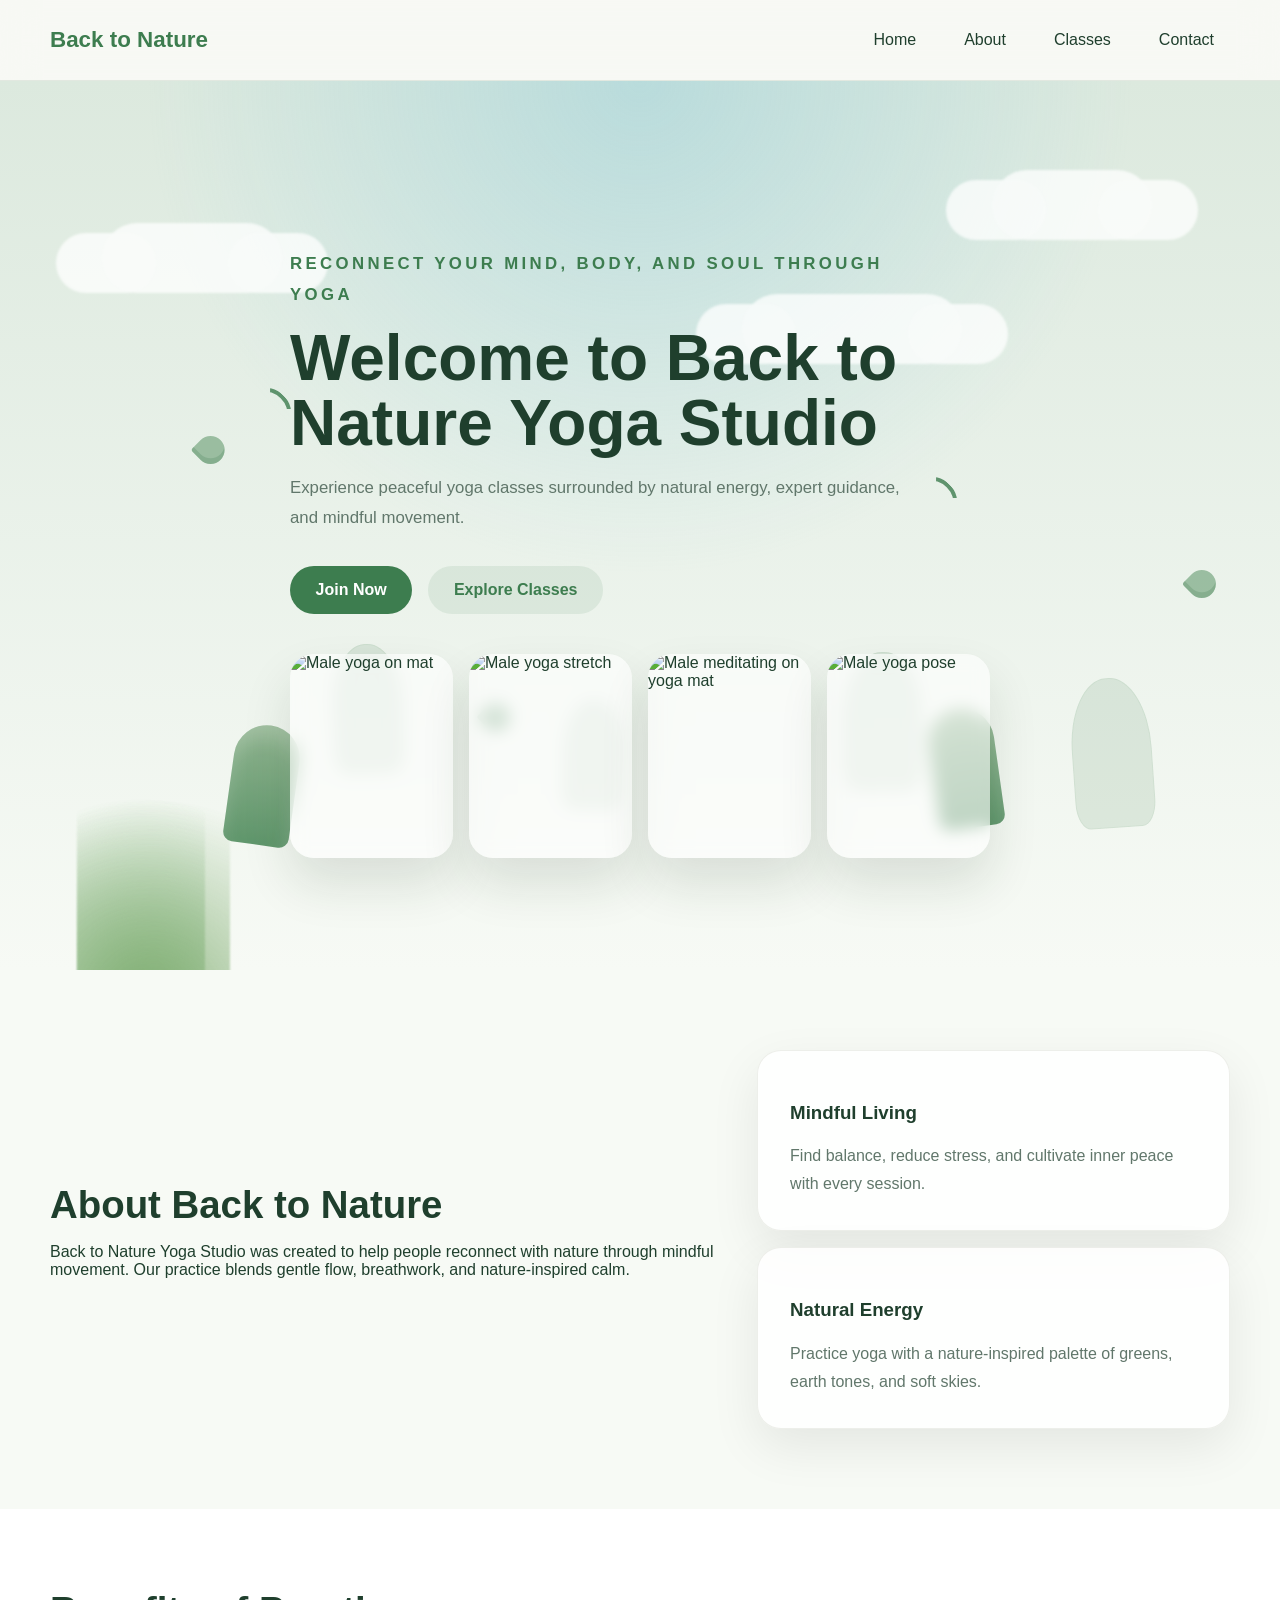
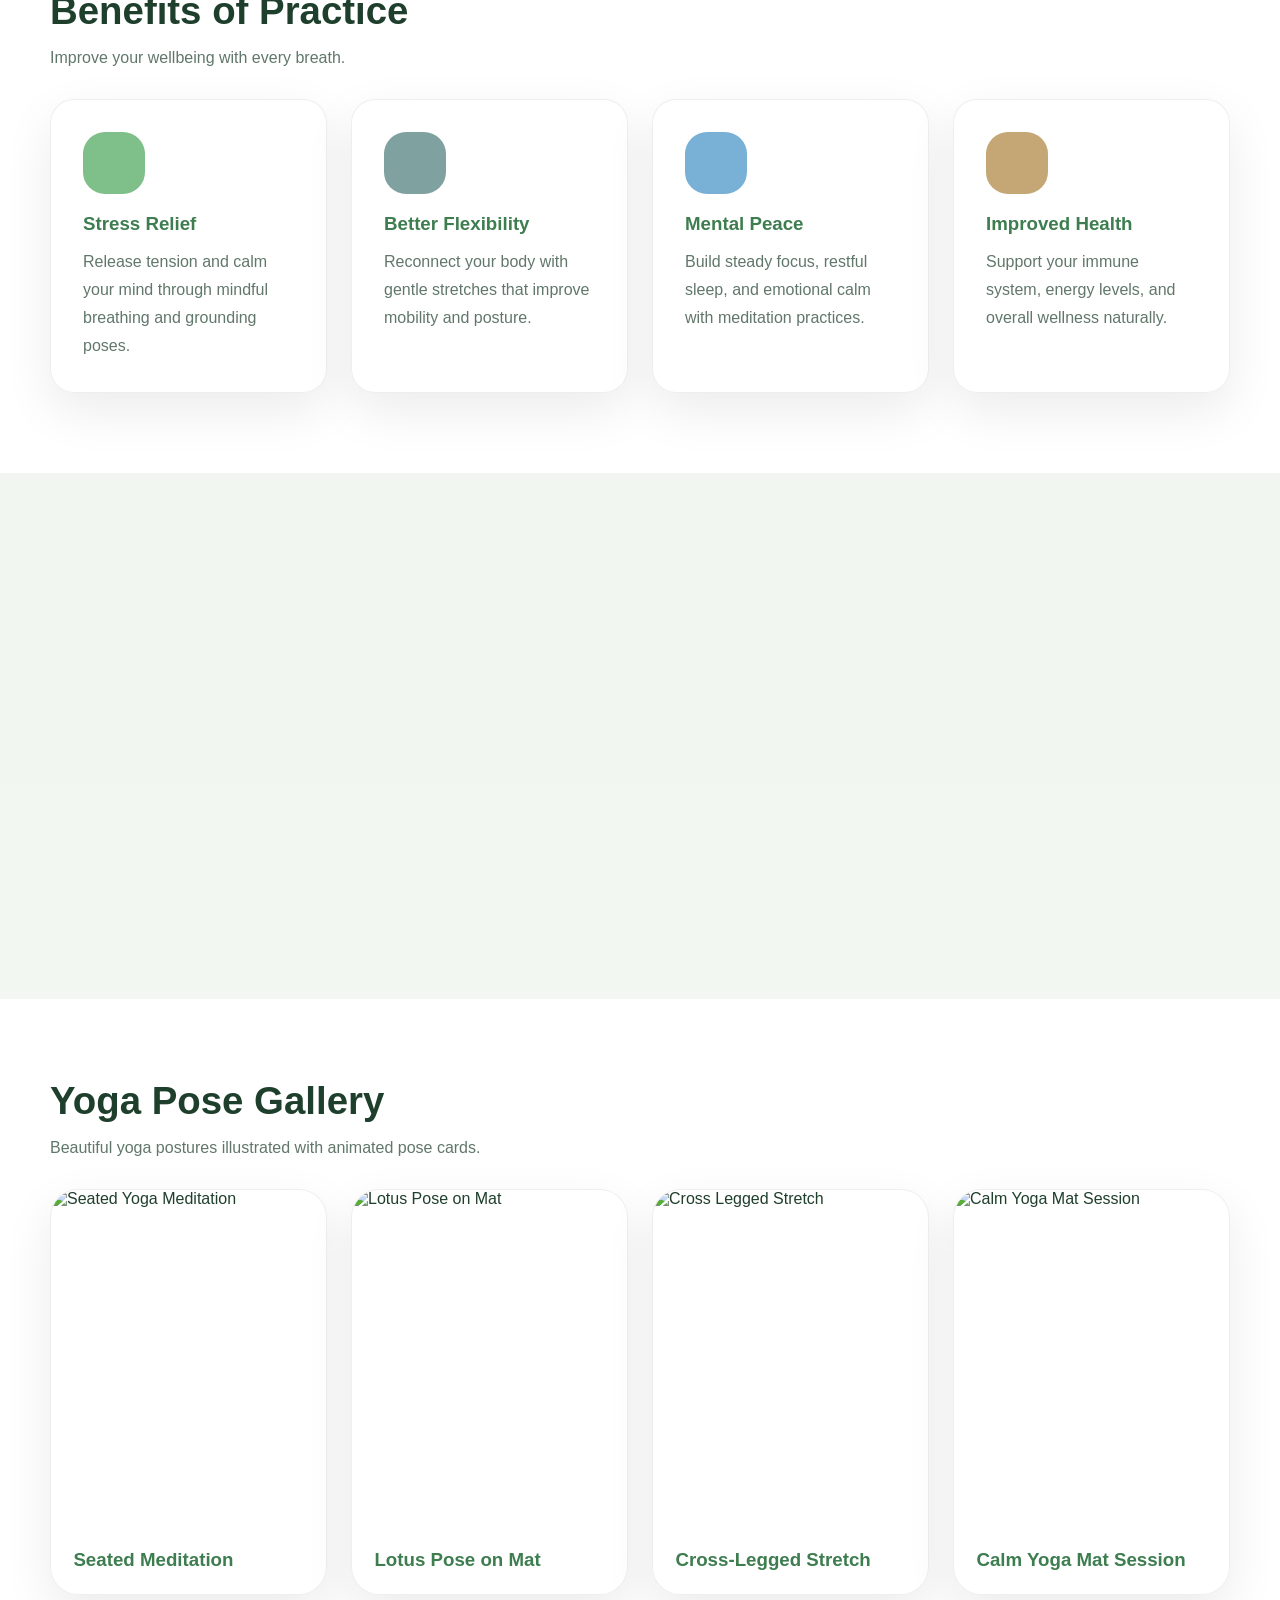
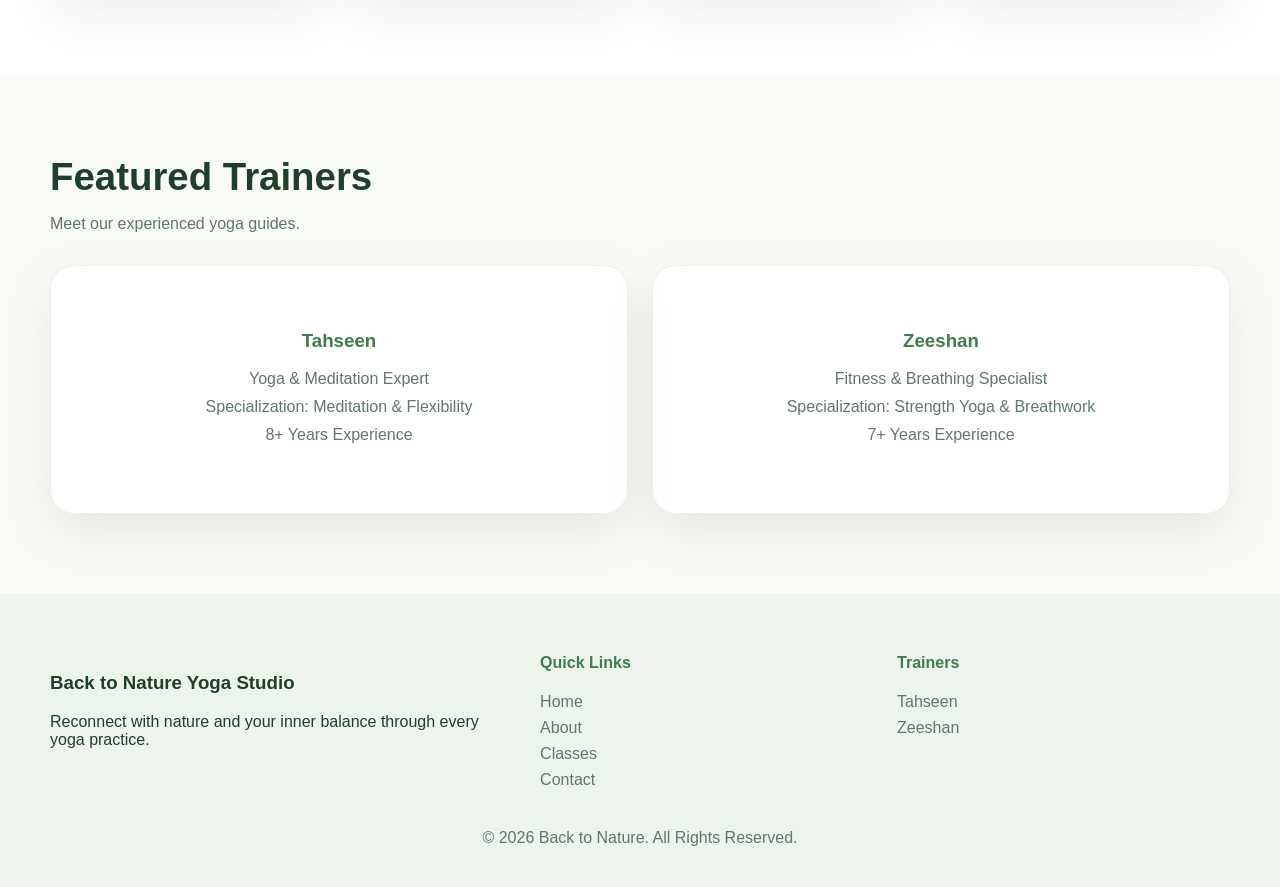
==== commit fa9bd0e0: "Update contact page to use Tally embed only" ====
--- a/index.html
+++ b/index.html
@@ -37,6 +37,14 @@
                 <div class="leaf leaf-1"></div>
                 <div class="leaf leaf-2"></div>
                 <div class="leaf leaf-3"></div>
+                <div class="grass grass-1"></div>
+                <div class="grass grass-2"></div>
+                <div class="plant plant-1"></div>
+                <div class="plant plant-2"></div>
+                <div class="pose pose-tree"></div>
+                <div class="pose pose-lotus"></div>
+                <div class="pose pose-warrior"></div>
+                <div class="pose pose-mountain"></div>
             </div>
             <div class="container hero-content reveal">
                 <p class="eyebrow">Reconnect Your Mind, Body, and Soul Through Yoga</p>
@@ -46,6 +54,20 @@
                     <a href="contact.html" class="button button-primary">Join Now</a>
                     <a href="#benefits" class="button button-secondary">Explore Classes</a>
                 </div>
+                <div class="hero-gallery">
+                    <div class="hero-card">
+                        <img src="https://images.pexels.com/photos/817751/pexels-photo-817751.jpeg?auto=compress&cs=tinysrgb&w=800" alt="Male yoga on mat">
+                    </div>
+                    <div class="hero-card">
+                        <img src="https://images.pexels.com/photos/3823039/pexels-photo-3823039.jpeg?auto=compress&cs=tinysrgb&w=800" alt="Male yoga stretch">
+                    </div>
+                    <div class="hero-card">
+                        <img src="https://images.pexels.com/photos/3823033/pexels-photo-3823033.jpeg?auto=compress&cs=tinysrgb&w=800" alt="Male meditating on yoga mat">
+                    </div>
+                    <div class="hero-card">
+                        <img src="https://images.pexels.com/photos/4056723/pexels-photo-4056723.jpeg?auto=compress&cs=tinysrgb&w=800" alt="Male yoga pose">
+                    </div>
+                </div>
             </div>
         </section>
 
@@ -97,50 +119,74 @@
             </div>
         </section>
 
+        <section class="health-tips section-light reveal" id="health-tips">
+            <div class="container">
+                <div class="section-header">
+                    <h2>Health Benefits Tips</h2>
+                    <p class="section-subtitle">Simple daily steps to support your yoga journey and overall wellness.</p>
+                </div>
+                <div class="tips-wrap">
+                    <div class="tip-card reveal-card">
+                        <span class="tip-label">Today’s Tip</span>
+                        <p id="tipText">Practice yoga for 15 minutes daily.</p>
+                    </div>
+                    <div class="tip-list">
+                        <div class="tip-item">Stay hydrated throughout the day.</div>
+                        <div class="tip-item">Focus on deep breathing.</div>
+                        <div class="tip-item">Spend time in nature.</div>
+                        <div class="tip-item">Stretch after long sitting periods.</div>
+                    </div>
+                </div>
+            </div>
+        </section>
+
+        <section class="pose-gallery section-white reveal" id="pose-gallery">
+            <div class="container">
+                <div class="section-header">
+                    <h2>Yoga Pose Gallery</h2>
+                    <p class="section-subtitle">Beautiful yoga postures illustrated with animated pose cards.</p>
+                </div>
+                <div class="pose-grid">
+                    <article class="pose-card hover-card">
+                        <img src="https://images.pexels.com/photos/3823039/pexels-photo-3823039.jpeg?auto=compress&cs=tinysrgb&w=800" alt="Seated Yoga Meditation">
+                        <h3>Seated Meditation</h3>
+                    </article>
+                    <article class="pose-card hover-card">
+                        <img src="https://images.pexels.com/photos/4662431/pexels-photo-4662431.jpeg?auto=compress&cs=tinysrgb&w=800" alt="Lotus Pose on Mat">
+                        <h3>Lotus Pose on Mat</h3>
+                    </article>
+                    <article class="pose-card hover-card">
+                        <img src="https://images.pexels.com/photos/4056723/pexels-photo-4056723.jpeg?auto=compress&cs=tinysrgb&w=800" alt="Cross Legged Stretch">
+                        <h3>Cross-Legged Stretch</h3>
+                    </article>
+                    <article class="pose-card hover-card">
+                        <img src="https://images.pexels.com/photos/5631577/pexels-photo-5631577.jpeg?auto=compress&cs=tinysrgb&w=800" alt="Calm Yoga Mat Session">
+                        <h3>Calm Yoga Mat Session</h3>
+                    </article>
+                </div>
+            </div>
+        </section>
+
         <section class="trainers section-light reveal" id="trainers">
             <div class="container">
                 <h2>Featured Trainers</h2>
                 <p class="section-subtitle">Meet our experienced yoga guides.</p>
                 <div class="cards-grid">
                     <article class="trainer-card hover-card">
-                        <div class="trainer-image" style="background-image: url('https://images.unsplash.com/photo-1518609878373-06d740f60d8b?auto=format&fit=crop&w=800&q=80');"></div>
-                        <div class="trainer-info">
+                        <div class="trainer-info only-text">
                             <h3>Tahseen</h3>
-                            <p>Certified Yoga Instructor</p>
+                            <p>Yoga &amp; Meditation Expert</p>
                             <p>Specialization: Meditation &amp; Flexibility</p>
+                            <p>8+ Years Experience</p>
                         </div>
                     </article>
                     <article class="trainer-card hover-card">
-                        <div class="trainer-image" style="background-image: url('https://images.unsplash.com/photo-1517841905240-472988babdf9?auto=format&fit=crop&w=800&q=80');"></div>
-                        <div class="trainer-info">
+                        <div class="trainer-info only-text">
                             <h3>Zeeshan</h3>
-                            <p>Certified Yoga Instructor</p>
-                            <p>Specialization: Strength Yoga &amp; Breathing Techniques</p>
+                            <p>Fitness &amp; Breathing Specialist</p>
+                            <p>Specialization: Strength Yoga &amp; Breathwork</p>
+                            <p>7+ Years Experience</p>
                         </div>
-                    </article>
-                </div>
-            </div>
-        </section>
-
-        <section class="testimonials section-white reveal" id="testimonials">
-            <div class="container">
-                <h2>Testimonials</h2>
-                <p class="section-subtitle">What our students say about Back to Nature.</p>
-                <div class="testimonial-grid">
-                    <article class="testimonial-card hover-card">
-                        <p class="stars">★★★★★</p>
-                        <h3>Sarah Ahmed</h3>
-                        <p>“The best yoga experience I've ever had. The natural environment is calming and refreshing.”</p>
-                    </article>
-                    <article class="testimonial-card hover-card">
-                        <p class="stars">★★★★★</p>
-                        <h3>Ali Khan</h3>
-                        <p>“Trainer Tahseen helped me improve flexibility and reduce stress significantly.”</p>
-                    </article>
-                    <article class="testimonial-card hover-card">
-                        <p class="stars">★★★★★</p>
-                        <h3>Fatima Noor</h3>
-                        <p>“Zeeshan's breathing sessions transformed my daily routine and mental focus.”</p>
                     </article>
                 </div>
             </div>
--- a/css/style.css
+++ b/css/style.css
@@ -233,6 +233,45 @@
     gap: 1rem;
 }
 
+.hero-gallery {
+    margin-top: 2.5rem;
+    display: grid;
+    grid-template-columns: repeat(4, minmax(0, 1fr));
+    gap: 1rem;
+}
+
+.hero-card {
+    border-radius: 24px;
+    overflow: hidden;
+    box-shadow: 0 26px 50px rgba(23, 52, 28, 0.12);
+    background: rgba(255, 255, 255, 0.6);
+    backdrop-filter: blur(8px);
+}
+
+.hero-card img {
+    width: 100%;
+    display: block;
+    aspect-ratio: 4 / 5;
+    object-fit: cover;
+    transition: transform 0.4s ease;
+}
+
+.hero-card:hover img {
+    transform: scale(1.04);
+}
+
+.pulse-circle {
+    position: absolute;
+    width: 280px;
+    height: 280px;
+    border-radius: 50%;
+    background: rgba(133, 178, 120, 0.08);
+    top: 14%;
+    right: 20%;
+    z-index: 1;
+    animation: pulseGlow 6s ease-in-out infinite;
+}
+
 .button {
     display: inline-flex;
     align-items: center;
@@ -262,6 +301,128 @@
 .section-light,
 .section-white {
     padding: 80px 0;
+}
+
+.health-tips .tips-wrap {
+    display: grid;
+    grid-template-columns: 1.2fr 0.8fr;
+    gap: 1.5rem;
+    align-items: center;
+}
+
+.health-tips .tip-card {
+    background: linear-gradient(180deg, rgba(255,255,255,0.98), rgba(224,239,225,0.96));
+    border: 1px solid rgba(110, 134, 100, 0.14);
+    box-shadow: 0 18px 35px rgba(70, 93, 72, 0.08);
+    padding: 2.2rem;
+    border-radius: 28px;
+}
+
+.health-tips .tip-label {
+    display: inline-block;
+    margin-bottom: 1rem;
+    color: var(--green);
+    font-weight: 700;
+    text-transform: uppercase;
+    letter-spacing: 0.18em;
+}
+
+.health-tips #tipText {
+    font-size: 1.4rem;
+    line-height: 1.7;
+    color: var(--text-dark);
+}
+
+.health-tips .tip-list {
+    display: grid;
+    gap: 1rem;
+}
+
+.health-tips .tip-item {
+    padding: 1rem 1.2rem;
+    border-radius: 20px;
+    background: rgba(61, 125, 79, 0.08);
+    border: 1px solid rgba(61, 125, 79, 0.12);
+    color: var(--text-dark);
+    font-weight: 600;
+}
+
+.hero .grass,
+.hero .plant,
+.hero .pose {
+    position: absolute;
+    opacity: 0.82;
+}
+
+.hero .grass {
+    width: 10%;
+    height: 32%;
+    bottom: -2%;
+    left: 6%;
+    background: radial-gradient(circle at bottom, #83b57d 0%, transparent 65%);
+    filter: blur(1px);
+    animation: swayGrass 9s ease-in-out infinite;
+}
+
+.hero .grass-2 {
+    width: 12%;
+    bottom: -4%;
+    right: 8%;
+    background: radial-gradient(circle at bottom, #7eac6f 0%, transparent 70%);
+    animation-delay: 1.2s;
+}
+
+.hero .plant {
+    width: 66px;
+    height: 120px;
+    border-radius: 34px 34px 10px 10px;
+    background: linear-gradient(180deg, #7ca77c 0%, #3f814e 100%);
+    box-shadow: inset 0 12px 18px rgba(255,255,255,0.18);
+}
+
+.hero .plant-1 {
+    bottom: 14%;
+    left: 18%;
+    transform: rotate(8deg);
+}
+
+.hero .plant-2 {
+    bottom: 16%;
+    right: 22%;
+    transform: rotate(-8deg);
+}
+
+.hero .pose {
+    width: 70px;
+    height: 130px;
+    border-radius: 48% 48% 18% 18%;
+    background: rgba(61, 125, 79, 0.16);
+    box-shadow: inset 0 0 0 1px rgba(61,125,79,0.08);
+}
+
+.hero .pose-tree { bottom: 22%; left: 26%; transform: rotate(-2deg); animation: swayPose 7s ease-in-out infinite; }
+.hero .pose-lotus { bottom: 18%; left: 44%; width: 60px; height: 110px; transform: rotate(2deg); animation: swayPose 6.5s ease-in-out infinite; }
+.hero .pose-warrior { bottom: 20%; right: 28%; width: 78px; height: 140px; animation: swayPose 8s ease-in-out infinite; }
+.hero .pose-mountain { bottom: 16%; right: 10%; width: 80px; height: 150px; transform: rotate(-4deg); animation: swayPose 7.5s ease-in-out infinite; }
+
+.health-tips .tip-card,
+.intro-card,
+.benefit-card,
+.trainer-card,
+.testimonial-card,
+.pricing-card,
+.contact-card {
+    transition: transform 0.35s ease, box-shadow 0.35s ease, background 0.35s ease;
+}
+
+.health-tips .tip-card:hover,
+.intro-card:hover,
+.benefit-card:hover,
+.trainer-card:hover,
+.testimonial-card:hover,
+.pricing-card:hover,
+.contact-card:hover {
+    transform: translateY(-8px);
 }
 
 .section-light {
@@ -368,17 +529,64 @@
 
 .trainer-card {
     display: grid;
-    grid-template-rows: 250px auto;
+    grid-template-rows: auto;
     overflow: hidden;
-}
-
-.trainer-image {
-    background-size: cover;
-    background-position: center;
+    min-height: 220px;
+    place-items: center;
+}
+
+.trainer-card.only-text,
+.trainer-card .trainer-info.only-text {
+    padding: 2rem 1.8rem;
+    text-align: center;
 }
 
 .trainer-info {
-    padding-top: 1.4rem;
+    padding-top: 0;
+}
+
+.pose-gallery .section-header {
+    margin-bottom: 2rem;
+}
+
+.pose-grid {
+    display: grid;
+    grid-template-columns: repeat(4, minmax(200px, 1fr));
+    gap: 1.5rem;
+}
+
+.pose-card {
+    display: grid;
+    gap: 1rem;
+    background: var(--bg-card);
+    border: 1px solid rgba(115, 120, 94, 0.12);
+    border-radius: 28px;
+    overflow: hidden;
+    box-shadow: var(--shadow);
+    position: relative;
+    transition: transform 0.3s ease, box-shadow 0.3s ease;
+}
+
+.pose-card img {
+    width: 100%;
+    aspect-ratio: 4 / 5;
+    object-fit: cover;
+    display: block;
+    transition: transform 0.4s ease;
+}
+
+.pose-card h3 {
+    margin: 0 1.4rem 1.4rem;
+    color: var(--green);
+}
+
+.pose-card:hover img {
+    transform: scale(1.05) rotate(0.5deg);
+}
+
+.pose-card:hover {
+    transform: translateY(-8px);
+    box-shadow: 0 30px 60px rgba(98, 110, 87, 0.18);
 }
 
 .testimonial-grid {
@@ -446,6 +654,44 @@
     gap: 0.5rem;
 }
 
+.contact-panel {
+    background: rgba(255, 255, 255, 0.92);
+    border: 1px solid rgba(132, 199, 216, 0.24);
+    border-radius: 24px;
+    box-shadow: 0 35px 90px rgba(34, 85, 44, 0.12);
+    padding: 2rem;
+    max-width: 780px;
+    width: 100%;
+    justify-self: center;
+}
+
+.contact-panel h2 {
+    margin: 0 0 0.75rem;
+    color: var(--green);
+    font-size: clamp(2rem, 2.6vw, 2.6rem);
+}
+
+.contact-panel .section-description {
+    margin: 0 0 1.75rem;
+    color: var(--text-muted);
+    line-height: 1.8;
+    max-width: 760px;
+}
+
+.success-message {
+    display: none;
+    padding: 1rem 1.25rem;
+    border-radius: 18px;
+    background: rgba(121, 175, 104, 0.14);
+    border: 1px solid rgba(74, 134, 74, 0.22);
+    color: #2f5f35;
+    font-weight: 600;
+}
+
+.success-message.show {
+    display: block;
+}
+
 .form-group label {
     font-weight: 600;
     color: var(--green);
@@ -454,24 +700,56 @@
 .form-group input,
 .form-group textarea {
     width: 100%;
-    padding: 0.95rem 1rem;
+    padding: 1rem 1.1rem;
     border: 1px solid rgba(110, 130, 100, 0.25);
     border-radius: 18px;
     background: #fff;
-}
-
-.form-group textarea {
-    min-height: 160px;
-    resize: vertical;
+    transition: border-color 0.3s ease, box-shadow 0.3s ease;
+    font-size: 1rem;
+}
+
+.form-group input:focus,
+.form-group textarea:focus {
+    outline: none;
+    border-color: rgba(86, 148, 83, 0.7);
+    box-shadow: 0 0 0 4px rgba(151, 205, 138, 0.18);
 }
 
 .form-actions {
     display: flex;
-    justify-content: flex-end;
+    justify-content: flex-start;
 }
 
 .form-actions .button {
-    width: fit-content;
+    border-radius: 999px;
+    padding: 0.95rem 2rem;
+    transition: transform 0.25s ease, box-shadow 0.25s ease;
+}
+
+.form-actions .button:hover {
+    transform: translateY(-2px);
+    box-shadow: 0 18px 36px rgba(55, 108, 54, 0.16);
+}
+
+@media (max-width: 1024px) {
+    .contact-section {
+        grid-template-columns: 1fr;
+    }
+}
+
+@media (max-width: 768px) {
+    .contact-panel {
+        padding: 1.5rem;
+    }
+    .form-grid {
+        grid-template-columns: 1fr;
+    }
+    .form-actions {
+        justify-content: stretch;
+    }
+    .form-actions .button {
+        width: 100%;
+    }
 }
 
 .contact-section {
@@ -485,15 +763,20 @@
     gap: 1rem;
 }
 
-.contact-info p,
-.contact-info a {
-    margin: 0.35rem 0;
-}
-
-.contact-info a {
-    color: var(--green);
-}
-
+.contact-form-section{
+    max-width:1000px;
+    margin:50px auto;
+    padding:20px;
+    text-align:center;
+}
+
+.contact-form-section iframe{
+    width:100%;
+    min-height:900px;
+    border:none;
+    border-radius:20px;
+    box-shadow:0 10px 30px rgba(0,0,0,0.15);
+}
 .map-placeholder {
     min-height: 280px;
     border-radius: 24px;
@@ -540,6 +823,8 @@
 
 @media (max-width: 1024px) {
     .cards-grid,
+    .pose-grid,
+    .hero-gallery,
     .testimonial-grid,
     .trainers .cards-grid,
     .pricing-grid {
@@ -583,6 +868,8 @@
         align-items: stretch;
     }
     .cards-grid,
+    .pose-grid,
+    .hero-gallery,
     .testimonial-grid,
     .trainers .cards-grid,
     .pricing-grid {
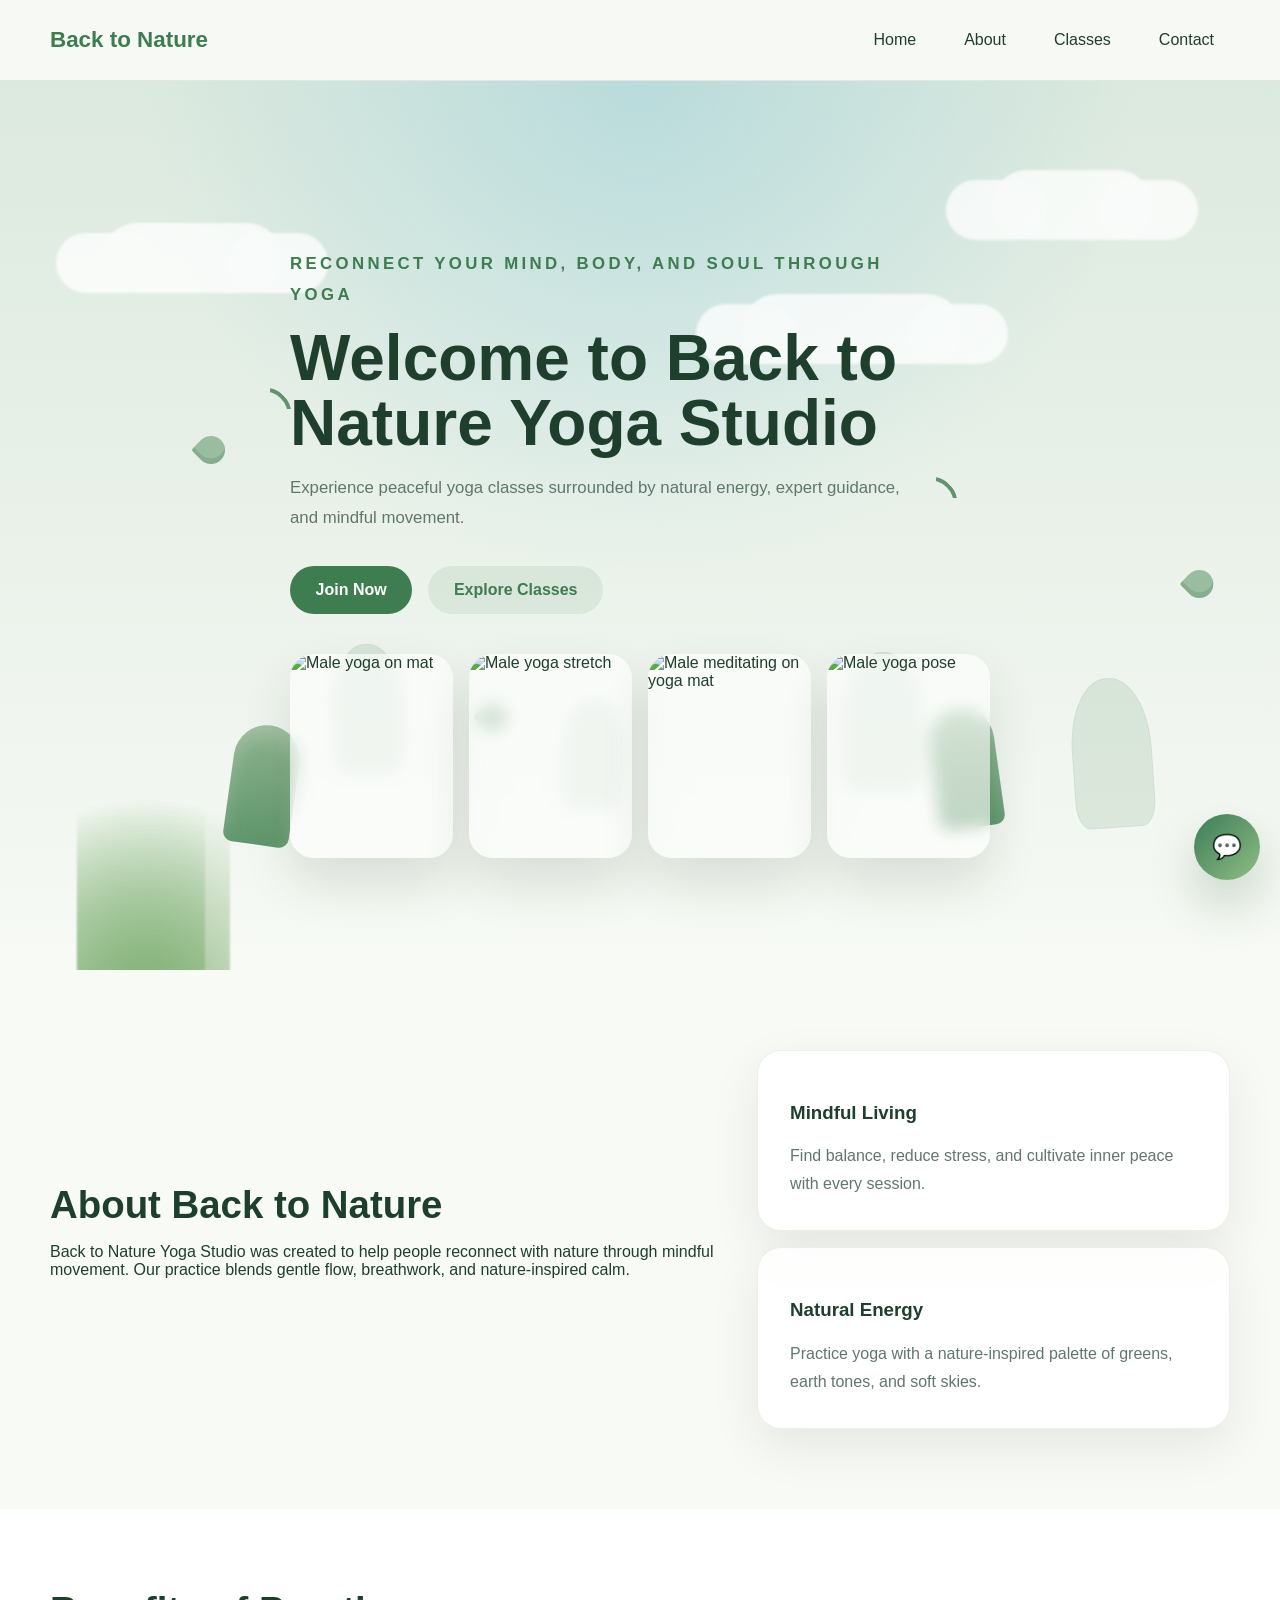
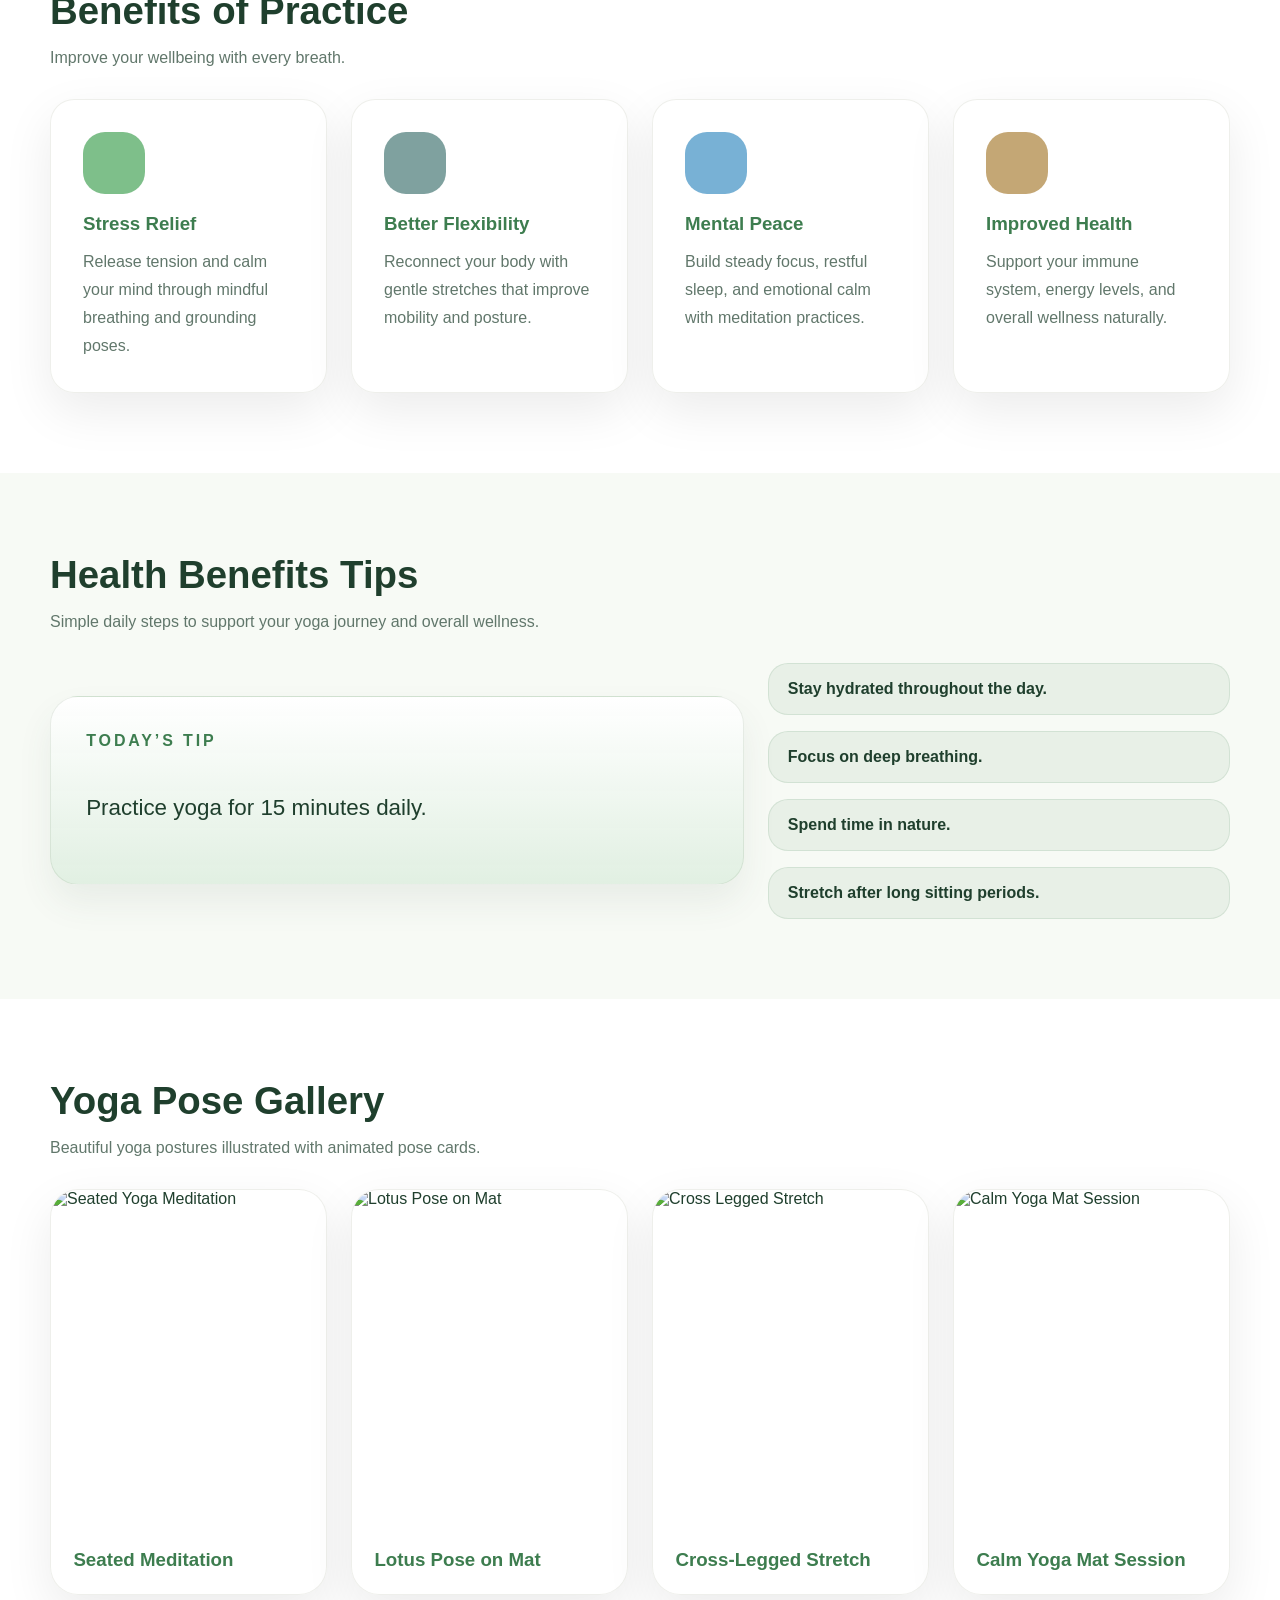
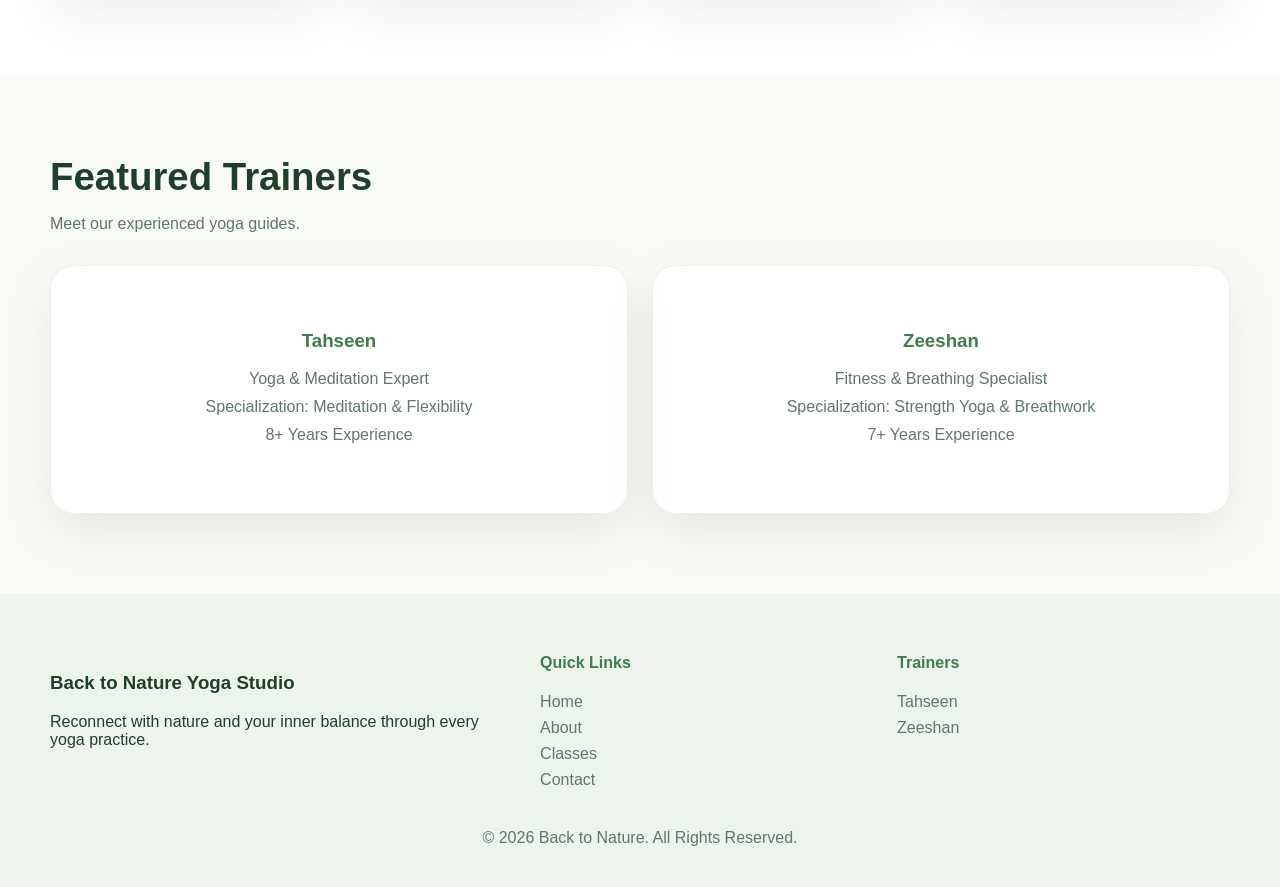
==== commit 5fcd880d: "Fix chatbot integration and ensure widget loads on all pages" ====
--- a/index.html
+++ b/index.html
@@ -6,6 +6,7 @@
     <title>Back to Nature | Yoga Studio</title>
     <meta name="description" content="Back to Nature Yoga Studio helps you reconnect your mind, body and soul through nature-inspired yoga classes and mindfulness.">
     <link rel="stylesheet" href="css/style.css">
+    <link rel="stylesheet" href="css/chatbot.css">
 </head>
 <body>
     <header class="site-header">
@@ -216,6 +217,7 @@
     </footer>
 
     <script src="js/script.js"></script>
+    <script src="js/chatbot.js" defer></script>
 </body>
 </html>
 
--- a/css/chatbot.css
+++ b/css/chatbot.css
@@ -0,0 +1,246 @@
+.chatbot-widget {
+    position: fixed;
+    right: 20px;
+    bottom: 20px;
+    width: 360px;
+    max-width: calc(100% - 32px);
+    z-index: 100000;
+    font-family: 'Inter', system-ui, -apple-system, BlinkMacSystemFont, 'Segoe UI', sans-serif;
+}
+
+.chatbot-widget .chat-toggle {
+    position: absolute;
+    right: 0;
+    bottom: 0;
+    width: 66px;
+    height: 66px;
+    border-radius: 50%;
+    border: none;
+    background: linear-gradient(135deg, #3d7d57 0%, #8ebd84 100%);
+    color: #fff;
+    font-size: 1.5rem;
+    box-shadow: 0 24px 48px rgba(35, 82, 45, 0.22);
+    cursor: pointer;
+    display: grid;
+    place-items: center;
+    transition: transform 0.25s ease, box-shadow 0.25s ease;
+}
+
+.chatbot-widget .chat-toggle:hover {
+    transform: translateY(-2px);
+    box-shadow: 0 28px 54px rgba(35, 82, 45, 0.28);
+}
+
+.chatbot-widget .chat-panel {
+    position: absolute;
+    right: 0;
+    bottom: 82px;
+    width: 100%;
+    max-height: 680px;
+    background: rgba(255, 255, 255, 0.97);
+    border-radius: 26px;
+    border: 1px solid rgba(113, 141, 109, 0.18);
+    box-shadow: 0 36px 80px rgba(30, 69, 39, 0.16);
+    overflow: hidden;
+    transform: translateY(20px) scale(0.97);
+    opacity: 0;
+    visibility: hidden;
+    transition: opacity 0.28s ease, transform 0.28s ease, visibility 0.28s;
+    display: flex;
+    flex-direction: column;
+}
+
+.chatbot-widget.open .chat-panel {
+    transform: translateY(0) scale(1);
+    opacity: 1;
+    visibility: visible;
+}
+
+.chatbot-widget .chat-header {
+    display: flex;
+    align-items: center;
+    justify-content: space-between;
+    padding: 1.1rem 1.2rem;
+    background: linear-gradient(135deg, #e7f2e7 0%, #f7fbf7 100%);
+    border-bottom: 1px solid rgba(113, 141, 109, 0.14);
+}
+
+.chatbot-widget .chat-title {
+    font-size: 1rem;
+    font-weight: 700;
+    color: #2f5932;
+    letter-spacing: 0.02em;
+}
+
+.chatbot-widget .chat-subtitle {
+    font-size: 0.9rem;
+    color: #5d7d5a;
+    margin-top: 0.25rem;
+}
+
+.chatbot-widget .chat-actions {
+    display: flex;
+    gap: 0.5rem;
+}
+
+.chatbot-widget .chat-actions button {
+    width: 38px;
+    height: 38px;
+    border-radius: 50%;
+    border: none;
+    background: rgba(61, 125, 79, 0.12);
+    color: #3a6740;
+    cursor: pointer;
+    font-size: 1.15rem;
+    transition: background 0.2s ease;
+}
+
+.chatbot-widget .chat-actions button:hover {
+    background: rgba(61, 125, 79, 0.2);
+}
+
+.chatbot-widget .chat-body {
+    display: flex;
+    flex-direction: column;
+    flex: 1;
+    min-height: 420px;
+}
+
+.chatbot-widget .chat-messages {
+    flex: 1;
+    padding: 1rem 1.2rem 0.5rem;
+    overflow-y: auto;
+    display: grid;
+    gap: 0.85rem;
+}
+
+.chatbot-widget .chat-message {
+    display: flex;
+    gap: 0.75rem;
+    align-items: flex-end;
+}
+
+.chatbot-widget .chat-message.bot {
+    justify-content: flex-start;
+}
+
+.chatbot-widget .chat-message.user {
+    justify-content: flex-end;
+}
+
+.chatbot-widget .chat-bubble {
+    max-width: 78%;
+    padding: 0.95rem 1rem;
+    line-height: 1.6;
+    border-radius: 22px;
+    box-shadow: 0 14px 28px rgba(46, 72, 44, 0.08);
+}
+
+.chatbot-widget .chat-message.bot .chat-bubble {
+    background: #f7f9f4;
+    color: #2f4e2e;
+    border-bottom-left-radius: 4px;
+}
+
+.chatbot-widget .chat-message.user .chat-bubble {
+    background: linear-gradient(135deg, #3f7f56 0%, #80b885 100%);
+    color: #fff;
+    border-bottom-right-radius: 4px;
+}
+
+.chatbot-widget .chat-bubble.typing {
+    display: inline-flex;
+    align-items: center;
+    gap: 0.55rem;
+    min-width: 90px;
+    min-height: 40px;
+    padding: 0.85rem 1rem;
+    background: #ecf3e8;
+}
+
+.chatbot-widget .typing-dots {
+    display: inline-flex;
+    gap: 0.35rem;
+}
+
+.chatbot-widget .typing-dots span {
+    width: 8px;
+    height: 8px;
+    border-radius: 50%;
+    background: #7fad7c;
+    opacity: 0.4;
+    animation: dotPulse 1.2s infinite ease-in-out;
+}
+
+.chatbot-widget .typing-dots span:nth-child(2) {
+    animation-delay: 0.15s;
+}
+
+.chatbot-widget .typing-dots span:nth-child(3) {
+    animation-delay: 0.3s;
+}
+
+.chatbot-widget .chat-input-area {
+    padding: 1rem 1rem 1.2rem;
+    display: grid;
+    gap: 0.85rem;
+    border-top: 1px solid rgba(113, 141, 109, 0.18);
+    background: #fbfdf8;
+}
+
+.chatbot-widget .chat-input {
+    width: 100%;
+    min-height: 44px;
+    border: 1px solid rgba(112, 147, 111, 0.22);
+    border-radius: 16px;
+    padding: 0.95rem 1rem;
+    font-size: 0.98rem;
+    color: #244222;
+    background: #fff;
+}
+
+.chatbot-widget .chat-input:focus {
+    outline: none;
+    border-color: rgba(62, 112, 72, 0.6);
+    box-shadow: 0 0 0 4px rgba(171, 222, 175, 0.22);
+}
+
+.chatbot-widget .chat-send {
+    width: 100%;
+    min-height: 46px;
+    border: none;
+    border-radius: 16px;
+    background: linear-gradient(135deg, #3d7d57 0%, #8ebd84 100%);
+    color: #fff;
+    font-weight: 700;
+    cursor: pointer;
+    transition: transform 0.25s ease, box-shadow 0.25s ease;
+}
+
+.chatbot-widget .chat-send:hover {
+    transform: translateY(-1px);
+    box-shadow: 0 18px 30px rgba(42, 92, 51, 0.16);
+}
+
+@media (max-width: 670px) {
+    .chatbot-widget {
+        right: 12px;
+        bottom: 12px;
+        width: min(100%, 420px);
+    }
+
+    .chatbot-widget .chat-panel {
+        max-height: 82vh;
+        bottom: 82px;
+    }
+
+    .chatbot-widget .chat-toggle {
+        width: 58px;
+        height: 58px;
+    }
+}
+
+@keyframes dotPulse {
+    0%, 100% { opacity: 0.4; transform: translateY(0); }
+    50% { opacity: 1; transform: translateY(-3px); }
+}
